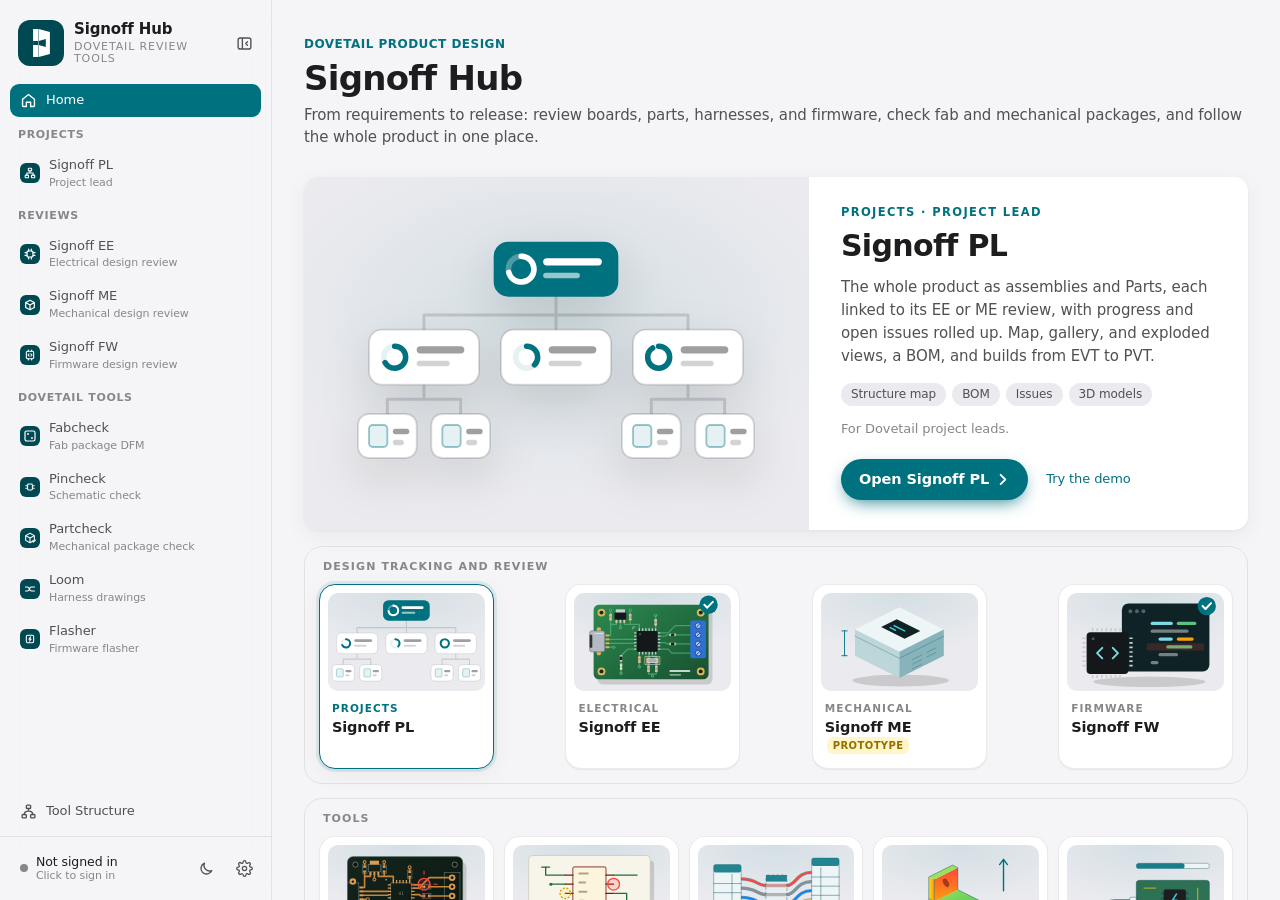
==== index.html @ 88771f6b "Tool art in one shared file, assets/tool-art.svg The picker's SVG symbols move out of index.html int" ====
<!DOCTYPE html>
<html lang="en">
<head>
<meta charset="UTF-8">
<!-- Scripts only from this site; data only from GitHub's API. Review files are
     other people's data, so this also blocks any markup in them that slipped past escaping. -->
<meta http-equiv="Content-Security-Policy" content="default-src 'self'; script-src 'self'; connect-src 'self' https://api.github.com https://signoff-auth.misty-dawn-b371.workers.dev https://signoff-auth-dev.misty-dawn-b371.workers.dev; img-src 'self' data: blob:; style-src 'self' 'unsafe-inline'; object-src 'none'; base-uri 'none'; form-action 'none'">
<meta name="viewport" content="width=device-width, initial-scale=1.0">
<meta name="color-scheme" content="light dark">
<title>Dovetail Signoff</title>
<link rel="icon" href="data:image/svg+xml,%3Csvg xmlns='http://www.w3.org/2000/svg' viewBox='0 0 32 32'%3E%3Crect width='32' height='32' rx='8' fill='%23004952'/%3E%3Csvg x='10' y='6' width='12' height='20' viewBox='0 0 59.21 98.68'%3E%3Cpath d='M0 0h18.19v41.88H0zM0 56.79h18.19v41.88H0zM18.2 41.89h1.59v14.91H18.2zM19.79 0v41.89l24.96-6.63v28.16L19.79 56.79v41.89l39.42-10.47V10.47z' fill='%23fff'/%3E%3C/svg%3E%3C/svg%3E">
<!-- Home-screen app: the manifest's scope is the whole site, so the other tools open inside the app too. -->
<link rel="manifest" href="manifest.webmanifest">
<link rel="apple-touch-icon" href="assets/icons/apple-touch-icon.png?v=d90e55bfb7f4">
<meta name="apple-mobile-web-app-title" content="Signoff">
<link rel="stylesheet" href="assets/suite.css?v=d90e55bfb7f4">
<link rel="stylesheet" href="assets/hub.css?v=d90e55bfb7f4">
<link rel="stylesheet" href="assets/structure.css?v=d90e55bfb7f4">
<script src="assets/hub.js?v=d90e55bfb7f4"></script>
</head>
<body>
<div id="demo-banner" class="demo-banner" hidden>You’re exploring a demo of Dovetail Signoff, Dovetail’s design review tools. Every tool shows the same made-up product, a Smart Thermostat for Acme Climate, so you can follow it from one tool to the next. Nothing here is real project data.</div>
<div class="app" id="app">
  <aside class="sidebar" id="sidebar">
    <div class="brand">
      <a class="brand-home" href="index.html" title="Dovetail Signoff home">
        <div class="brand-mark" aria-hidden="true">
          <svg viewBox="0 0 59.21 98.68"><path d="M0 0h18.19v41.88H0zM0 56.79h18.19v41.88H0zM18.2 41.89h1.59v14.91H18.2zM19.79 0v41.89l24.96-6.63v28.16L19.79 56.79v41.89l39.42-10.47V10.47z" fill="#fff"/></svg>
        </div>
        <div class="brand-text">
          <div class="brand-name">Signoff Hub</div>
          <div class="brand-sub">Dovetail review tools</div>
        </div>
      </a>
      <button class="icon-btn side-collapse" id="side-collapse" title="Hide sidebar ( [ )" aria-label="Hide sidebar">
        <svg viewBox="0 0 20 20" fill="none" stroke="currentColor" stroke-width="1.6" stroke-linejoin="round"><rect x="2.5" y="3.5" width="15" height="13" rx="2.5"/><path d="M7.5 3.5v13"/><path d="M13.5 8l-2 2 2 2" stroke-linecap="round"/></svg>
      </button>
    </div>
    <nav class="side-nav" aria-label="Signoff tools">
      <a class="side-link active" href="index.html" aria-current="page" title="Dovetail Signoff home">
        <svg viewBox="0 0 20 20" fill="none" stroke="currentColor" stroke-width="1.6" stroke-linejoin="round"><path d="M3 8.6L10 3l7 5.6V16a1 1 0 0 1-1 1h-3.5v-5h-5v5H4a1 1 0 0 1-1-1z"/></svg>
        Home
      </a>
      <div class="side-head"><span class="side-label">Projects</span></div>
      <a class="side-link" href="../signoff_pl/index.html" data-tool="pl" title="Signoff PL: project lead">
        <span class="tool-mark"><svg viewBox="0 0 18 18" fill="none" stroke="#fff" stroke-width="1.6" stroke-linecap="round" stroke-linejoin="round"><rect x="6.5" y="1.8" width="5" height="4" rx="1"/><rect x="1.8" y="12.2" width="5" height="4" rx="1"/><rect x="11.2" y="12.2" width="5" height="4" rx="1"/><path d="M9 5.8v3.2M4.3 12.2V9h9.4v3.2"/></svg></span>
        <span>Signoff PL<small>Project lead</small></span>
      </a>
      <div class="side-head"><span class="side-label">Reviews</span></div>
      <a class="side-link" href="../ee_design_review/index.html" data-tool="ee" title="Signoff EE: electrical design review">
        <span class="tool-mark"><svg viewBox="0 0 18 18" fill="none" stroke="#fff" stroke-width="1.8" stroke-linecap="round"><rect x="4.5" y="4.5" width="9" height="9" rx="1.5"/><path d="M7 1.5v3M11 1.5v3M7 13.5v3M11 13.5v3M1.5 7h3M1.5 11h3M13.5 7h3M13.5 11h3"/></svg></span>
        <span>Signoff EE<small>Electrical design review</small></span>
      </a>
      <a class="side-link" href="../me_design_review/index.html" data-tool="me" title="Signoff ME: mechanical design review (prototype)">
        <span class="tool-mark"><svg viewBox="0 0 18 18" fill="none" stroke="#fff" stroke-width="1.8" stroke-linejoin="round"><path d="M9 1.8l6.5 3.6v7.2L9 16.2l-6.5-3.6V5.4zM2.5 5.4L9 9l6.5-3.6M9 9v7.2"/></svg></span>
        <span>Signoff ME<small>Mechanical design review</small></span>
      </a>
      <a class="side-link" href="../fw_design_review/index.html" data-tool="fw" title="Signoff FW: firmware design review">
        <span class="tool-mark"><svg viewBox="0 0 18 18" fill="none" stroke="#fff" stroke-width="1.6" stroke-linecap="round" stroke-linejoin="round"><rect x="3.5" y="3.5" width="11" height="11" rx="1.8"/><path d="M6.5 1.5v2M11.5 1.5v2M6.5 14.5v2M11.5 14.5v2"/><path d="M7.6 7.2L6 9l1.6 1.8M10.4 7.2L12 9l-1.6 1.8"/></svg></span>
        <span>Signoff FW<small>Firmware design review</small></span>
      </a>
      <div>
        <div class="side-head"><span class="side-label">Dovetail tools</span></div>
        <a class="side-link" href="../pcb_dfm/index.html" data-tool="fabcheck" title="Fabcheck: fab package DFM checker">
          <span class="tool-mark"><svg viewBox="0 0 18 18" fill="none" stroke="#fff" stroke-width="1.8"><rect x="1.5" y="1.5" width="15" height="15" rx="2.5"/><circle cx="6" cy="6" r="1.4" fill="#fff" stroke="none"/><circle cx="12" cy="12" r="1.4" fill="#fff" stroke="none"/></svg></span>
          <span>Fabcheck<small>Fab package DFM</small></span>
        </a>
        <a class="side-link" href="../pincheck/index.html" data-tool="pincheck" title="Pincheck: schematic check (prototype)">
          <span class="tool-mark"><svg viewBox="0 0 20 20" fill="none" stroke="#fff" stroke-width="1.7" stroke-linecap="round"><rect x="6" y="5" width="8" height="10" rx="1.5"/><path d="M3 8h3M3 12h3M14 8h3M14 12h3"/></svg></span>
          <span>Pincheck<small>Schematic check</small></span>
        </a>
        <a class="side-link" href="../partcheck/index.html" data-tool="partcheck" title="Partcheck: mechanical package check (prototype)">
          <span class="tool-mark"><svg viewBox="0 0 18 18" fill="none" stroke="#fff" stroke-width="1.6" stroke-linejoin="round"><path d="M9 1.8l6.5 3.6v7.2L9 16.2l-6.5-3.6V5.4zM2.5 5.4L9 9l6.5-3.6M9 9v7.2"/><path d="M12.5 13.5l1.6 1.6 2.9-3" stroke-linecap="round"/></svg></span>
          <span>Partcheck<small>Mechanical package check</small></span>
        </a>
        <a class="side-link" href="../loom/index.html" data-tool="loom" title="Loom: harness drawings">
          <span class="tool-mark"><svg viewBox="0 0 20 20" fill="none" stroke="#fff" stroke-width="1.7" stroke-linecap="round"><path d="M2.5 6.5h3.5c3 0 3 7 6 7h5.5M2.5 13.5h3.5c3 0 3-7 6-7h5.5"/></svg></span>
          <span>Loom<small>Harness drawings</small></span>
        </a>
        <a class="side-link" href="../flasher/index.html" data-tool="flasher" title="Flasher: firmware flasher">
          <span class="tool-mark"><svg viewBox="0 0 18 18" fill="none" stroke="#fff" stroke-width="1.6" stroke-linecap="round" stroke-linejoin="round"><rect x="3.5" y="3.5" width="11" height="11" rx="2"/><path d="M9.8 5.8L7.4 9.2h3.2L8.2 12.4"/></svg></span>
          <span>Flasher<small>Firmware flasher</small></span>
        </a>
      </div>
    </nav>
    <a class="side-link" id="structure-link" href="#structure" title="Tool Structure: how the Signoff tools pass data to each other">
      <svg viewBox="0 0 20 20" fill="none" stroke="currentColor" stroke-width="1.6" stroke-linecap="round" stroke-linejoin="round"><rect x="7.5" y="2.5" width="5" height="4" rx="1"/><rect x="2.5" y="13.5" width="5" height="4" rx="1"/><rect x="12.5" y="13.5" width="5" height="4" rx="1"/><path d="M10 6.5v3M5 13.5c0-2.5 2-4 5-4s5 1.5 5 4"/></svg>
      Tool Structure
    </a>
    <button type="button" class="side-link" id="people-link" data-people-open title="People and access in Signoff EE, ME, and FW" hidden>
      <svg viewBox="0 0 20 20" fill="none" stroke="currentColor" stroke-width="1.6" stroke-linecap="round"><circle cx="7.5" cy="7" r="2.8"/><path d="M2.5 16.5c.6-2.8 2.6-4.3 5-4.3s4.4 1.5 5 4.3"/><circle cx="14" cy="7.8" r="2.2"/><path d="M13.6 12.3c2 .1 3.4 1.4 3.9 3.7"/></svg>
      People &amp; access
    </button>
    <div class="side-foot">
      <button class="sync-pill" id="sync-pill" title="GitHub sign-in">
        <span class="sync-dot"></span>
        <span class="sync-text"><span class="sync-title">Not signed in</span><span class="sync-sub">Click to sign in</span></span>
      </button>
      <button class="icon-btn" id="theme-btn" title="Dark mode" aria-label="Toggle dark mode"></button>
      <button class="icon-btn" data-foot-settings title="Settings" aria-label="Settings">
        <svg viewBox="0 0 24 24" fill="none" stroke="currentColor" stroke-width="1.8" stroke-linecap="round" stroke-linejoin="round"><circle cx="12" cy="12" r="3"/><path d="M19.4 15a1.65 1.65 0 0 0 .33 1.82l.06.06a2 2 0 1 1-2.83 2.83l-.06-.06a1.65 1.65 0 0 0-1.82-.33 1.65 1.65 0 0 0-1 1.51V21a2 2 0 1 1-4 0v-.09A1.65 1.65 0 0 0 9 19.4a1.65 1.65 0 0 0-1.82.33l-.06.06a2 2 0 1 1-2.83-2.83l.06-.06A1.65 1.65 0 0 0 4.68 15a1.65 1.65 0 0 0-1.51-1H3a2 2 0 1 1 0-4h.09A1.65 1.65 0 0 0 4.6 9a1.65 1.65 0 0 0-.33-1.82l-.06-.06a2 2 0 1 1 2.83-2.83l.06.06A1.65 1.65 0 0 0 9 4.68a1.65 1.65 0 0 0 1-1.51V3a2 2 0 1 1 4 0v.09a1.65 1.65 0 0 0 1 1.51 1.65 1.65 0 0 0 1.82-.33l.06-.06a2 2 0 1 1 2.83 2.83l-.06.06A1.65 1.65 0 0 0 19.4 9a1.65 1.65 0 0 0 1.51 1H21a2 2 0 1 1 0 4h-.09a1.65 1.65 0 0 0-1.51 1z"/></svg>
      </button>
    </div>
  </aside>

  <main class="main" id="main">
    <header class="toolbar" id="toolbar">
      <button class="icon-btn menu-toggle" id="nav-btn" title="Show sidebar ( [ )" aria-label="Show sidebar" aria-controls="sidebar" aria-expanded="false">
        <svg viewBox="0 0 20 20" fill="none" stroke="currentColor" stroke-width="1.8" stroke-linecap="round"><path d="M3 6h14M3 10h14M3 14h14"/></svg>
      </button>
      <div class="toolbar-title" id="toolbar-title">Signoff Hub</div>
    </header>

    <div class="page" id="home-page">
      <div class="page-head">
        <div class="page-head-text">
          <div class="eyebrow">Dovetail Product Design</div>
          <h1 class="page-title">Signoff Hub</h1>
          <div class="page-sub">From requirements to release: review boards, parts, harnesses, and firmware, check fab and mechanical packages, and follow the whole product in one place.</div>
        </div>
      </div>

      <!-- The tool picker: the stage previews the selected tool, and the tiles under it, in two boxes
           (design tracking and review, then tools), select one; a second click on
           the selected tile (or a double-click, or Enter) opens it. Without JS the tiles are plain
           links. Each tile and Open button needs data-tool. The art is drawn once as symbols. -->
      <!-- The art: assets/tool-art.svg, shared with Signoff EE's home page. -->
      <section class="picker" id="picker" aria-label="Signoff tools">
        <div class="pk-stage card" aria-live="polite">
          <article class="pk-panel" data-panel="pl">
            <div class="pk-panel-art"><svg viewBox="0 0 240 150" aria-hidden="true"><use href="assets/tool-art.svg?v=d90e55bfb7f4#art-pl"/></svg></div>
            <div class="pk-panel-body">
              <div class="pk-eyebrow">Projects · Project lead</div>
              <h2 class="pk-title">Signoff PL</h2>
              <p class="pk-desc">The whole product as assemblies and Parts, each linked to its EE or ME review, with progress and open issues rolled up. Map, gallery, and exploded views, a BOM, and builds from EVT to PVT.</p>
              <div class="chips"><span class="chip">Structure map</span><span class="chip">BOM</span><span class="chip">Issues</span><span class="chip">3D models</span></div>
              <p class="pk-note">For Dovetail project leads.</p>
              <div class="pk-acts">
                <a class="btn btn-primary pk-open" href="../signoff_pl/index.html" data-tool="pl">Open Signoff PL<svg viewBox="0 0 16 16" fill="none" stroke="currentColor" stroke-width="2" stroke-linecap="round" stroke-linejoin="round"><path d="M6 3l5 5-5 5"/></svg></a>
                <a class="btn btn-plain" href="../signoff_pl/index.html?demo" data-internal>Try the demo</a>
              </div>
            </div>
          </article>
          <!-- Check counts on the panels are hand-copied from Signoff EE's and ME's templates; update them when they change. -->
          <article class="pk-panel" data-panel="ee" hidden>
            <div class="pk-panel-art"><svg viewBox="0 0 240 150" aria-hidden="true"><use href="assets/tool-art.svg?v=d90e55bfb7f4#art-ee"/></svg></div>
            <div class="pk-panel-body">
              <div class="pk-eyebrow">Reviews · Electrical</div>
              <h2 class="pk-title">Signoff EE</h2>
              <p class="pk-desc">Electrical design review for a single board, from first schematic to first boards on the bench.</p>
              <div class="pk-stats"><div><b>930</b><span>checks</span></div><div><b>6</b><span>checklists</span></div></div>
              <div class="chips"><span class="chip">Schematic</span><span class="chip">Interfaces</span><span class="chip">Layout</span><span class="chip">Assembly</span><span class="chip">Fab</span><span class="chip">Bring-up</span></div>
              <div class="pk-acts">
                <a class="btn btn-primary pk-open" href="../ee_design_review/index.html" data-tool="ee">Open Signoff EE<svg viewBox="0 0 16 16" fill="none" stroke="currentColor" stroke-width="2" stroke-linecap="round" stroke-linejoin="round"><path d="M6 3l5 5-5 5"/></svg></a>
                <a class="btn btn-plain" href="../ee_design_review/index.html?demo" data-internal>Try the demo</a>
                <a class="pk-more" href="#about-ee">More about EE</a>
              </div>
            </div>
          </article>
          <article class="pk-panel" data-panel="me" hidden>
            <div class="pk-panel-art"><svg viewBox="0 0 240 150" aria-hidden="true"><use href="assets/tool-art.svg?v=d90e55bfb7f4#art-me"/></svg></div>
            <div class="pk-panel-body">
              <div class="pk-eyebrow">Reviews · Mechanical</div>
              <h2 class="pk-title">Signoff ME <span class="pk-proto">Prototype</span></h2>
              <p class="pk-desc">Mechanical design review for a part or product, from concept to production validation.</p>
              <div class="pk-stats"><div><b>845</b><span>checks</span></div><div><b>9</b><span>checklists</span></div></div>
              <div class="chips"><span class="chip">Part DFM</span><span class="chip">Tolerancing</span><span class="chip">Enclosure</span><span class="chip">Drawings</span><span class="chip">Validation</span></div>
              <div class="pk-acts">
                <a class="btn btn-primary pk-open" href="../me_design_review/index.html" data-tool="me">Open Signoff ME<svg viewBox="0 0 16 16" fill="none" stroke="currentColor" stroke-width="2" stroke-linecap="round" stroke-linejoin="round"><path d="M6 3l5 5-5 5"/></svg></a>
                <a class="btn btn-plain" href="../me_design_review/index.html?demo" data-internal>Try the demo</a>
                <a class="pk-more" href="#about-me">More about ME</a>
              </div>
            </div>
          </article>
          <article class="pk-panel" data-panel="fw" hidden>
            <div class="pk-panel-art"><svg viewBox="0 0 240 150" aria-hidden="true"><use href="assets/tool-art.svg?v=d90e55bfb7f4#art-fw"/></svg></div>
            <div class="pk-panel-body">
              <div class="pk-eyebrow">Reviews · Firmware</div>
              <h2 class="pk-title">Signoff FW</h2>
              <p class="pk-desc">Firmware design review for one firmware image, from architecture to factory programming and field updates.</p>
              <div class="pk-stats"><div><b>196</b><span>checks</span></div><div><b>11</b><span>checklists</span></div></div>
              <div class="chips"><span class="chip">HW interface</span><span class="chip">Memory &amp; faults</span><span class="chip">Security</span><span class="chip">Updates</span><span class="chip">Release</span></div>
              <div class="pk-acts">
                <a class="btn btn-primary pk-open" href="../fw_design_review/index.html" data-tool="fw">Open Signoff FW<svg viewBox="0 0 16 16" fill="none" stroke="currentColor" stroke-width="2" stroke-linecap="round" stroke-linejoin="round"><path d="M6 3l5 5-5 5"/></svg></a>
                <a class="btn btn-plain" href="../fw_design_review/index.html?demo" data-internal>Try the demo</a>
                <a class="pk-more" href="#about-fw">More about FW</a>
              </div>
            </div>
          </article>
          <article class="pk-panel" data-panel="fabcheck" hidden>
            <div class="pk-panel-art dark"><svg viewBox="0 0 240 150" aria-hidden="true"><use href="assets/tool-art.svg?v=d90e55bfb7f4#art-fabcheck"/></svg></div>
            <div class="pk-panel-body">
              <div class="pk-eyebrow">Dovetail tools · Fabrication</div>
              <h2 class="pk-title">Fabcheck</h2>
              <p class="pk-desc">Checks a PCB fab and assembly package the way a board house would, before you send it, and shows exactly where on the board each problem is.</p>
              <div class="pk-stats"><div><b>33</b><span>DFM rules</span></div><div><b>5</b><span>rule profiles</span></div></div>
              <div class="chips"><span class="chip">Gerbers</span><span class="chip">Drill</span><span class="chip">Pick-and-place</span><span class="chip">BOM</span><span class="chip">ODB++</span></div>
              <p class="pk-note">Files never leave the computer.</p>
              <div class="pk-acts">
                <a class="btn btn-primary pk-open" href="../pcb_dfm/index.html" data-tool="fabcheck">Open Fabcheck<svg viewBox="0 0 16 16" fill="none" stroke="currentColor" stroke-width="2" stroke-linecap="round" stroke-linejoin="round"><path d="M6 3l5 5-5 5"/></svg></a>
                <a class="btn btn-plain" href="../pcb_dfm/index.html?demo" data-internal>Try the demo</a>
                <a class="pk-more" href="#about-fabcheck">More about Fabcheck</a>
              </div>
            </div>
          </article>
          <article class="pk-panel" data-panel="pincheck" hidden>
            <div class="pk-panel-art"><svg viewBox="0 0 240 150" aria-hidden="true"><use href="assets/tool-art.svg?v=d90e55bfb7f4#art-pincheck"/></svg></div>
            <div class="pk-panel-body">
              <div class="pk-eyebrow">Dovetail tools · Schematic</div>
              <h2 class="pk-title">Pincheck <span class="pk-proto">Prototype</span></h2>
              <p class="pk-desc">Fabcheck’s companion for the schematic. Checks every IC against what its datasheet allows, from a library of part files: supply ranges, I/O levels across domains, pins that must be connected, pin functions, required capacitors, crystal load, and I2C addresses.</p>
              <div class="pk-stats"><div><b>23</b><span>checks</span></div><div><b>6</b><span>groups</span></div></div>
              <div class="chips"><span class="chip">Altium SchDoc</span><span class="chip">Protel2 netlist</span><span class="chip">KiCad netlist</span><span class="chip">Part library</span></div>
              <p class="pk-note">Files never leave the computer. Signed in, the part library syncs with Pincheck’s private data repo.</p>
              <div class="pk-acts">
                <a class="btn btn-primary pk-open" href="../pincheck/index.html" data-tool="pincheck">Open Pincheck<svg viewBox="0 0 16 16" fill="none" stroke="currentColor" stroke-width="2" stroke-linecap="round" stroke-linejoin="round"><path d="M6 3l5 5-5 5"/></svg></a>
                <a class="btn btn-plain" href="../pincheck/index.html?demo" data-internal>Try the demo</a>
              </div>
            </div>
          </article>
          <article class="pk-panel" data-panel="partcheck" hidden>
            <div class="pk-panel-art"><svg viewBox="0 0 240 150" aria-hidden="true"><use href="assets/tool-art.svg?v=d90e55bfb7f4#art-partcheck"/></svg></div>
            <div class="pk-panel-body">
              <div class="pk-eyebrow">Dovetail tools · Mechanical fabrication</div>
              <h2 class="pk-title">Partcheck <span class="pk-proto">Prototype</span></h2>
              <p class="pk-desc">Checks that a part's STEP model, drawing, flat pattern, and BOM agree before they go to the shop. Every part in 3D, with its mass, draft, and wall thickness.</p>
              <div class="chips"><span class="chip">STEP</span><span class="chip">Drawing PDF</span><span class="chip">DXF</span><span class="chip">BOM</span><span class="chip">STL · OBJ · GLB</span></div>
              <p class="pk-note">Files never leave the computer.</p>
              <div class="pk-acts">
                <a class="btn btn-primary pk-open" href="../partcheck/index.html" data-tool="partcheck">Open Partcheck<svg viewBox="0 0 16 16" fill="none" stroke="currentColor" stroke-width="2" stroke-linecap="round" stroke-linejoin="round"><path d="M6 3l5 5-5 5"/></svg></a>
                <a class="btn btn-plain" href="../partcheck/index.html?demo" data-internal>Try the demo</a>
                <a class="pk-more" href="#about-partcheck">More about Partcheck</a>
              </div>
            </div>
          </article>
          <article class="pk-panel" data-panel="loom" hidden>
            <div class="pk-panel-art"><svg viewBox="0 0 240 150" aria-hidden="true"><use href="assets/tool-art.svg?v=d90e55bfb7f4#art-loom"/></svg></div>
            <div class="pk-panel-body">
              <div class="pk-eyebrow">Dovetail tools · Harnesses</div>
              <h2 class="pk-title">Loom</h2>
              <p class="pk-desc">Draws the harness a tech builds from: connector tables, cables, and wires in a wiring diagram, with connector faces, a wire list, and a BOM on one sheet. Generic connectors can be placed, or a board's connectors pulled from a Signoff EE board's fab package, with their pins and nets.</p>
              <div class="chips"><span class="chip">Wiring diagram</span><span class="chip">Wire list</span><span class="chip">BOM</span><span class="chip">From a board</span></div>
              <p class="pk-note">Signed in, harnesses sync with Loom’s private data repo, where Signoff PL finds them.</p>
              <div class="pk-acts">
                <a class="btn btn-primary pk-open" href="../loom/index.html" data-tool="loom">Open Loom<svg viewBox="0 0 16 16" fill="none" stroke="currentColor" stroke-width="2" stroke-linecap="round" stroke-linejoin="round"><path d="M6 3l5 5-5 5"/></svg></a>
                <a class="btn btn-plain" href="../loom/index.html?demo" data-internal>Try the demo</a>
              </div>
            </div>
          </article>
          <article class="pk-panel" data-panel="flasher" hidden>
            <div class="pk-panel-art"><svg viewBox="0 0 240 150" aria-hidden="true"><use href="assets/tool-art.svg?v=d90e55bfb7f4#art-flasher"/></svg></div>
            <div class="pk-panel-body">
              <div class="pk-eyebrow">Dovetail tools · Firmware</div>
              <h2 class="pk-title">Flasher</h2>
              <p class="pk-desc">Puts prebuilt firmware on a board from Chrome or Edge, with no Arduino IDE: pick the firmware, plug the board in by USB, and flash. It restarts a running board into its USB bootloader, then erases, writes, reads the whole image back, and starts it.</p>
              <div class="chips"><span class="chip">STM32 USB DFU</span><span class="chip">Verify by read-back</span><span class="chip">Serial console</span><span class="chip">Chrome · Edge</span></div>
              <p class="pk-note">Signed in, the firmware list comes from Flasher’s private data repo.</p>
              <div class="pk-acts">
                <a class="btn btn-primary pk-open" href="../flasher/index.html" data-tool="flasher">Open Flasher<svg viewBox="0 0 16 16" fill="none" stroke="currentColor" stroke-width="2" stroke-linecap="round" stroke-linejoin="round"><path d="M6 3l5 5-5 5"/></svg></a>
                <a class="btn btn-plain" href="../flasher/index.html?demo" data-internal>Try the demo</a>
              </div>
            </div>
          </article>
        </div>

        <div class="pk-groups">
          <nav class="pk-group" aria-labelledby="pk-g-review">
            <h2 class="pk-group-title" id="pk-g-review">Design Tracking and Review</h2>
            <div class="pk-tiles">
            <a class="pk-tile" href="../signoff_pl/index.html" data-tool="pl" data-pick="pl">
              <span class="pk-art"><svg viewBox="0 0 240 150" aria-hidden="true"><use href="assets/tool-art.svg?v=d90e55bfb7f4#art-pl"/></svg></span>
              <span class="pk-cat">Projects</span>
              <span class="pk-name">Signoff PL</span>
            </a>
            <a class="pk-tile" href="../ee_design_review/index.html" data-tool="ee" data-pick="ee">
              <span class="pk-art"><svg viewBox="0 0 240 150" aria-hidden="true"><use href="assets/tool-art.svg?v=d90e55bfb7f4#art-ee"/></svg></span>
              <span class="pk-cat">Electrical</span>
              <span class="pk-name">Signoff EE</span>
            </a>
            <a class="pk-tile" href="../me_design_review/index.html" data-tool="me" data-pick="me">
              <span class="pk-art"><svg viewBox="0 0 240 150" aria-hidden="true"><use href="assets/tool-art.svg?v=d90e55bfb7f4#art-me"/></svg></span>
              <span class="pk-cat">Mechanical</span>
              <span class="pk-name">Signoff ME <span class="pk-proto">Prototype</span></span>
            </a>
            <a class="pk-tile" href="../fw_design_review/index.html" data-tool="fw" data-pick="fw">
              <span class="pk-art"><svg viewBox="0 0 240 150" aria-hidden="true"><use href="assets/tool-art.svg?v=d90e55bfb7f4#art-fw"/></svg></span>
              <span class="pk-cat">Firmware</span>
              <span class="pk-name">Signoff FW</span>
            </a>
            </div>
          </nav>
          <nav class="pk-group" aria-labelledby="pk-g-tools">
            <h2 class="pk-group-title" id="pk-g-tools">Tools</h2>
            <div class="pk-tiles">
            <a class="pk-tile" href="../pcb_dfm/index.html" data-tool="fabcheck" data-pick="fabcheck">
              <span class="pk-art"><svg viewBox="0 0 240 150" aria-hidden="true"><use href="assets/tool-art.svg?v=d90e55bfb7f4#art-fabcheck"/></svg></span>
              <span class="pk-cat">Fabrication</span>
              <span class="pk-name">Fabcheck</span>
            </a>
            <a class="pk-tile" href="../pincheck/index.html" data-tool="pincheck" data-pick="pincheck">
              <span class="pk-art"><svg viewBox="0 0 240 150" aria-hidden="true"><use href="assets/tool-art.svg?v=d90e55bfb7f4#art-pincheck"/></svg></span>
              <span class="pk-cat">Schematic</span>
              <span class="pk-name">Pincheck <span class="pk-proto">Prototype</span></span>
            </a>
            <a class="pk-tile" href="../loom/index.html" data-tool="loom" data-pick="loom">
              <span class="pk-art"><svg viewBox="0 0 240 150" aria-hidden="true"><use href="assets/tool-art.svg?v=d90e55bfb7f4#art-loom"/></svg></span>
              <span class="pk-cat">Harnesses</span>
              <span class="pk-name">Loom</span>
            </a>
            <a class="pk-tile" href="../partcheck/index.html" data-tool="partcheck" data-pick="partcheck">
              <span class="pk-art"><svg viewBox="0 0 240 150" aria-hidden="true"><use href="assets/tool-art.svg?v=d90e55bfb7f4#art-partcheck"/></svg></span>
              <span class="pk-cat">Mechanical fabrication</span>
              <span class="pk-name">Partcheck <span class="pk-proto">Prototype</span></span>
            </a>
            <a class="pk-tile" href="../flasher/index.html" data-tool="flasher" data-pick="flasher">
              <span class="pk-art"><svg viewBox="0 0 240 150" aria-hidden="true"><use href="assets/tool-art.svg?v=d90e55bfb7f4#art-flasher"/></svg></span>
              <span class="pk-cat">Firmware</span>
              <span class="pk-name">Flasher</span>
            </a>
            </div>
          </nav>
        </div>
      </section>

      <!-- The Dovetail Signoff summary sheet. Check counts are hand-copied, like the cards above. -->
      <section class="about" aria-labelledby="about-title">
        <div class="card about-sheet">
          <div class="about-hero">
            <h3 id="about-title">Dovetail Signoff tool suite</h3>
            <p class="lede">The design review tools Dovetail engineers use on every project. Each review becomes a structured, traceable record: what was checked, what was found, who resolved it, and whether the design meets its requirements.</p>
            <div class="facts"><span><b>930</b> electrical checks</span><span><b>845</b> mechanical checks</span><span><b>196</b> firmware checks</span><span><b>33</b> fabrication DFM rules</span></div>
          </div>

          <div class="about-part">
            <h3>How a review works</h3>
            <ol class="steps">
              <li><div><h4>Describe the design</h4><p>Pick the checklists and describe the product: battery-powered, mains, RF, high-speed, injection molded, sealed, handheld… Checks for features the design doesn't have are set aside, so the review fits the product instead of a generic list.</p></div></li>
              <li><div><h4>Review every check</h4><p>Each check carries guidance on what to look for. Reviewers mark it <span class="marks"><span class="pill pass">Pass</span><span class="pill issue">Issue</span><span class="pill na">N/A</span></span> and note what they found.</p></div></li>
              <li><div><h4>Track issues to closure</h4><p>Every issue has a severity, an owner, a reference to the design, a discussion, and an outcome: open, fixed, or waived. Nothing is left in someone's inbox.</p></div></li>
              <li><div><h4>Trace requirements</h4><p>List what the product must do, how each requirement will be verified (inspection, analysis, demonstration, or test), and which checks show it's met. A requirement whose checks have open issues is flagged.</p></div></li>
              <li><div><h4>Sign off</h4><p>The review report collects the summary, every finding, and the requirements compliance matrix, with sign-off lines for reviewer and approver.</p></div></li>
            </ol>
            <div class="shared">
              <div class="shared-item"><span class="shared-icon" aria-hidden="true"><svg viewBox="0 0 20 20" fill="none" stroke="currentColor" stroke-width="1.6" stroke-linecap="round" stroke-linejoin="round"><circle cx="7.5" cy="6.5" r="2.6"/><path d="M2.5 16.5a5 5 0 0 1 10 0"/><circle cx="14" cy="7.5" r="2.2"/><path d="M13 11.9a4.3 4.3 0 0 1 4.6 4.6"/></svg></span><div><h4>Built for real collaboration</h4><p>Several engineers can review the same design at once. Their work merges record by record, so no one overwrites anyone.</p></div></div>
              <div class="shared-item"><span class="shared-icon" aria-hidden="true"><svg viewBox="0 0 20 20" fill="none" stroke="currentColor" stroke-width="1.6" stroke-linecap="round" stroke-linejoin="round"><path d="M10 2.5l6 2.3v4.6c0 3.8-2.6 6.6-6 8.1-3.4-1.5-6-4.3-6-8.1V4.8z"/><circle cx="10" cy="8.8" r="1.6"/><path d="M10 10.4v2.8"/></svg></span><div><h4>Access you control</h4><p>Reviews are kept in private, access-controlled storage. Each person sees only the projects they've been given.</p></div></div>
              <div class="shared-item"><span class="shared-icon" aria-hidden="true"><svg viewBox="0 0 20 20" fill="none" stroke="currentColor" stroke-width="1.6" stroke-linecap="round" stroke-linejoin="round"><rect x="2.5" y="2.5" width="6" height="6" rx="1.5"/><rect x="11.5" y="2.5" width="6" height="6" rx="1.5"/><rect x="7" y="11.5" width="6" height="6" rx="1.5"/><path d="M8.5 5.5h3M6.5 8.5l1.5 3M13.5 8.5L12 11.5"/></svg></span><div><h4>One family of tools</h4><p>The tools share one design, with light and dark mode, and link to each other, so moving from an electrical review to a fab check is one click.</p></div></div>
              <div class="shared-item"><span class="shared-icon" aria-hidden="true"><svg viewBox="0 0 20 20" fill="none" stroke="currentColor" stroke-width="1.6" stroke-linecap="round" stroke-linejoin="round"><rect x="4" y="3.5" width="12" height="14" rx="2"/><path d="M7.5 2.5h5V5h-5z"/><path d="M7 9.2l1.3 1.3 2.2-2.3M7 13.7l1.3 1.3 2.2-2.3M12.5 9.5H14M12.5 14H14"/></svg></span><div><h4>Grounded checklists</h4><p>Checklists are written by Dovetail engineers. Fabrication limits are drawn from IPC standards and published board-house capabilities, with sources recorded.</p></div></div>
            </div>
          </div>

          <div class="about-part" id="about-ee">
            <div class="about-tool-head">
              <div class="tool-icon" aria-hidden="true"><svg viewBox="0 0 18 18" fill="none" stroke="#fff" stroke-width="1.5" stroke-linecap="round"><rect x="4.5" y="4.5" width="9" height="9" rx="1.5"/><path d="M7 1.5v3M11 1.5v3M7 13.5v3M11 13.5v3M1.5 7h3M1.5 11h3M13.5 7h3M13.5 11h3"/></svg></div>
              <div><div class="about-eyebrow">Electrical</div><h3>Signoff EE</h3></div>
            </div>
            <p>Electrical design review for a single board, with 930 checks in six checklists from first schematic to first boards on the bench.</p>
            <div class="table-wrap"><table>
              <thead><tr><th>Checklist</th><th>Covers</th></tr></thead>
              <tbody>
                <tr><td>Schematic</td><td>Power, grounding, decoupling, component ratings, protection, clocks and reset, MCU/FPGA, battery, motor, and mains circuits</td></tr>
                <tr><td>Interfaces</td><td>29 interfaces including USB, Ethernet, CAN, I2C, SPI, DDR, PCIe, RF, sensors, and audio</td></tr>
                <tr><td>PCB Layout</td><td>Stackup, placement, routing, high-speed and RF, creepage, thermal, EMC, manufacturability, test access</td></tr>
                <tr><td>Assembly &amp; BOM</td><td>BOM quality, footprints, stencil, soldering, inspection</td></tr>
                <tr><td>Fab &amp; Release</td><td>Fab package, drawing, drill, solder mask, panelization, release control</td></tr>
                <tr><td>Bring-up</td><td>Power-on, rails, clocks, interfaces, thermal, EMC pre-checks</td></tr>
              </tbody>
            </table></div>
          </div>

          <div class="about-part" id="about-me">
            <div class="about-tool-head">
              <div class="tool-icon" aria-hidden="true"><svg viewBox="0 0 18 18" fill="none" stroke="#fff" stroke-width="1.5" stroke-linejoin="round"><path d="M9 1.8l6.5 3.6v7.2L9 16.2l-6.5-3.6V5.4zM2.5 5.4L9 9l6.5-3.6M9 9v7.2"/></svg></div>
              <div><div class="about-eyebrow">Mechanical · Prototype</div><h3>Signoff ME</h3></div>
            </div>
            <p>Mechanical design review for a part or product, with 845 checks in nine checklists covering the whole path from concept to production validation.</p>
            <div class="table-wrap"><table>
              <thead><tr><th>Checklist</th><th>Covers</th></tr></thead>
              <tbody>
                <tr><td>Concept</td><td>Requirements and use cases, envelope, loads, regulatory scope, cost targets, risks</td></tr>
                <tr><td>Part DFM</td><td>Injection molding, machining, sheet metal, casting, and additive, by process</td></tr>
                <tr><td>Tolerancing</td><td>GD&amp;T, datums, fits, and tolerance stack-ups</td></tr>
                <tr><td>Assembly</td><td>Design for assembly, fastening, assembly sequence, serviceability</td></tr>
                <tr><td>Materials</td><td>Selection, grades, finishes, compatibility</td></tr>
                <tr><td>Analysis</td><td>FEA and hand calculations: load cases, modeling, results, thermal</td></tr>
                <tr><td>Enclosure</td><td>Sealing and IP rating, environment, drop, thermal management</td></tr>
                <tr><td>Drawings</td><td>Title block, views, dimensioning, notes, release</td></tr>
                <tr><td>Validation</td><td>Prototype builds, test plans, design and production validation (DVT/PVT)</td></tr>
              </tbody>
            </table></div>
          </div>

          <div class="about-part" id="about-fw">
            <div class="about-tool-head">
              <div class="tool-icon" aria-hidden="true"><svg viewBox="0 0 18 18" fill="none" stroke="#fff" stroke-width="1.5" stroke-linecap="round" stroke-linejoin="round"><rect x="3.5" y="3.5" width="11" height="11" rx="1.8"/><path d="M6.5 1.5v2M11.5 1.5v2M6.5 14.5v2M11.5 14.5v2"/><path d="M7.6 7.2L6 9l1.6 1.8M10.4 7.2L12 9l-1.6 1.8"/></svg></div>
              <div><div class="about-eyebrow">Firmware</div><h3>Signoff FW</h3></div>
            </div>
            <p>Firmware design review for one firmware image, with 196 checks in eleven checklists, from requirements and architecture to factory programming and field updates. It's a prototype: the checks still need a review by Dovetail's firmware engineers.</p>
            <div class="table-wrap"><table>
              <thead><tr><th>Checklist</th><th>Covers</th></tr></thead>
              <tbody>
                <tr><td>Architecture</td><td>Firmware requirements, architecture, flash/RAM/CPU budgets, third-party code, functional safety</td></tr>
                <tr><td>HW interface</td><td>Pins and peripherals against the schematic, clocks, drivers and errata, sensing, outputs, display</td></tr>
                <tr><td>Memory &amp; faults</td><td>Startup, linker and map file, stacks, non-volatile storage, watchdog and fault handling</td></tr>
                <tr><td>Concurrency</td><td>Interrupts, tasks and scheduling, shared data</td></tr>
                <tr><td>Power</td><td>Low-power modes, battery, brownout and power loss</td></tr>
                <tr><td>Comms</td><td>Wired interfaces, wireless, cloud and protocols, USB</td></tr>
                <tr><td>Security</td><td>Secure boot and debug lock, keys and credentials, input handling, vulnerabilities</td></tr>
                <tr><td>Updates</td><td>Bootloader, over-the-air updates and rollback, data migration</td></tr>
                <tr><td>Code quality</td><td>Coding standard, warnings, static analysis, code review</td></tr>
                <tr><td>Testing</td><td>Unit and integration tests, hardware-in-the-loop, soak and fault injection</td></tr>
                <tr><td>Release</td><td>Reproducible builds, versioning, factory programming and provisioning, SBOM</td></tr>
              </tbody>
            </table></div>
          </div>

          <div class="about-part" id="about-fabcheck">
            <div class="about-tool-head">
              <div class="tool-icon" aria-hidden="true"><svg viewBox="0 0 18 18" fill="none" stroke="#fff" stroke-width="1.6"><rect x="1.5" y="1.5" width="15" height="15" rx="2.5"/><circle cx="6" cy="6" r="1.4" fill="#fff" stroke="none"/><circle cx="12" cy="12" r="1.4" fill="#fff" stroke="none"/><path d="M7.2 6H10a2 2 0 0 1 2 2v2.8" stroke-linecap="round"/></svg></div>
              <div><div class="about-eyebrow">Fabrication</div><h3>Fabcheck</h3></div>
            </div>
            <p>Fabcheck checks a PCB fabrication and assembly package the way a board house and an assembler would, before you send it. It reads the Gerbers, drill files, pick-and-place, BOM, IPC-356 netlist, and ODB++, then shows what's wrong and exactly where on the board.</p>
            <div class="privacy">
              <svg viewBox="0 0 20 20" fill="none" stroke="currentColor" stroke-width="1.7" stroke-linejoin="round" aria-hidden="true"><rect x="4" y="9" width="12" height="8.5" rx="2"/><path d="M6.8 9V6.5a3.2 3.2 0 016.4 0V9" stroke-linecap="round"/></svg>
              <span><b>Files never leave the computer.</b> Every package is processed inside the browser; nothing is uploaded.</span>
            </div>
            <div class="table-wrap"><table>
              <thead><tr><th>Area</th><th>Examples</th></tr></thead>
              <tbody>
                <tr><td>Package</td><td>Missing or extra layers, units, board outline, drill report, layer count against the stackup</td></tr>
                <tr><td>Assembly</td><td>Pick-and-place against BOM against copper: designators, do-not-place parts, quantities, parts on pads, rotation, pin 1</td></tr>
                <tr><td>BOM</td><td>Missing part numbers, duplicate designators, values or footprints that disagree, manufacturer and part-type mismatches</td></tr>
                <tr><td>Fabrication DFM</td><td>Trace width and spacing, annular ring, drill size and aspect ratio, hole spacing, copper to edge, slivers, solder mask dams, silkscreen on pads, via-in-pad, BGA pads, outline corners, copper balance</td></tr>
              </tbody>
            </table></div>
            <p class="note"><b>Rules for your board house.</b> Start from typical limits (Prototype, Standard, Advanced HDI-lite, HDI with laser microvias, or Flex HDI, each with documented sources), or set the limits to a specific fab's published capabilities. Change a limit and the board is re-checked straight away; click any finding and the board view zooms to it. Two revisions of a package can also be compared side by side.</p>
          </div>

          <div class="about-part" id="about-partcheck">
            <div class="about-tool-head">
              <div class="tool-icon" aria-hidden="true"><svg viewBox="0 0 18 18" fill="none" stroke="#fff" stroke-width="1.6" stroke-linejoin="round"><path d="M9 1.8l6.5 3.6v7.2L9 16.2l-6.5-3.6V5.4zM2.5 5.4L9 9l6.5-3.6M9 9v7.2"/><path d="M12.5 13.5l1.6 1.6 2.9-3" stroke-linecap="round"/></svg></div>
              <div><div class="about-eyebrow">Mechanical fabrication · prototype</div><h3>Partcheck</h3></div>
            </div>
            <p>Partcheck opens the package that goes to a molder, machine shop, or sheet-metal shop (STEP models, drawing PDFs, DXF flat patterns, and a BOM) and checks that the files agree before it's sent. Every part is shown in 3D with its mass and size.</p>
            <div class="privacy">
              <svg viewBox="0 0 20 20" fill="none" stroke="currentColor" stroke-width="1.7" stroke-linejoin="round" aria-hidden="true"><rect x="4" y="9" width="12" height="8.5" rx="2"/><path d="M6.8 9V6.5a3.2 3.2 0 016.4 0V9" stroke-linecap="round"/></svg>
              <span><b>Files never leave the computer.</b> Packages are read inside the browser; nothing is uploaded.</span>
            </div>
            <div class="table-wrap"><table>
              <thead><tr><th>Area</th><th>Examples</th></tr></thead>
              <tbody>
                <tr><td>Package</td><td>A model and a drawing for every part, a flat pattern for sheet metal, BOM lines with files</td></tr>
                <tr><td>Consistency</td><td>Revisions and part numbers across file names, STEP, title block, revision table, DXF, and BOM; material on the drawing against the BOM; mass on the drawing against the model</td></tr>
                <tr><td>Drawings</td><td>Material, finish, tolerance block, GD&amp;T standard, units, sign-offs</td></tr>
                <tr><td>Model</td><td>One closed solid, stray surface bodies, units, through-holes, mass from the material</td></tr>
                <tr><td>Views</td><td>Draft for a pull direction and wall thickness, as color maps for an engineer to read</td></tr>
              </tbody>
            </table></div>
            <p class="note"><b>Also a converter.</b> Turn a STEP into STL, OBJ, GLB (for PowerPoint) or images, without CAD.</p>
          </div>

          <div class="about-part about-closing">
            <h3>See it on your design</h3>
            <p>Ask your Dovetail contact for a walkthrough. We can run a review of your board or product with you and share the report.</p>
          </div>
        </div>
      </section>

      <div class="page-foot">Dovetail Product Design</div>
    </div>

    <!-- Tool Structure (sidebar, above People & access; index.html#structure): how the tools pass data to
         each other, drawn by assets/structure.js over the made-up thermostat demo. hub.js shows it in place
         of the picker and mounts it the first time. -->
    <div class="page page-structure" id="structure-page" hidden>
      <div class="eyebrow">Dovetail Signoff</div>
      <h1 class="page-title">Tool Structure</h1>
      <div class="page-sub">How the tools pass data to each other and keep track of a whole product, shown on the made-up Smart Thermostat demo. Click a tool, a line, or a stage to see what moves along it. Scroll to zoom and drag to pan.</div>
      <div class="structure-root"></div>
    </div>
  </main>
</div>
<script src="../signoff_pl/assets/demo-designs.js"></script>
<script src="assets/structure.js?v=d90e55bfb7f4"></script>
<script src="assets/auth.js?v=d90e55bfb7f4"></script>
<script src="assets/sidefoot.js?v=d90e55bfb7f4"></script>
<script src="assets/people.js?v=d90e55bfb7f4"></script>
<script src="assets/tickets.js?v=d90e55bfb7f4"></script>
<!-- Invitations: signoff/assets/invites.js (one card for every GitHub invitation, private repos included). -->
<script src="assets/invites.js?v=d90e55bfb7f4"></script>
<script src="assets/tour.js?v=d90e55bfb7f4"></script>
<script src="assets/mark.js?v=d90e55bfb7f4"></script>
</body>
</html>
---- assets/suite.css ----
/* Vendored from ee_design_review/assets/styles.css (Signoff EE) so the Dovetail Signoff hub shares its tokens and components.
   Do not edit here: re-copy with tools/sync_suite_css.py when Signoff EE's stylesheet changes. */
/* Shared Signoff engine (EE, ME and FW). Edit it in ee_design_review only; me_design_review and
   fw_design_review vendor it unchanged with tools/sync_engine.py. Tool specifics go in assets/config.js. */
/* Signoff — design review tool. Light/dark tokens, then layout, then components. */

:root {
  --bg: #f5f5f7;
  --bg-elev: #ffffff;
  --bg-sunk: #ebebef;
  --sidebar: rgba(246, 246, 248, 0.82);
  --toolbar: rgba(255, 255, 255, 0.78);
  --text: #1d1d1f;
  --text-2: #515154;
  --text-3: #86868b;
  --hair: rgba(0, 0, 0, 0.08);
  --hair-2: rgba(0, 0, 0, 0.14);
  --accent: #00727f;
  --accent-ink: #004952;
  --accent-soft: rgba(0, 114, 127, 0.10);
  --pass: #248a3d;
  --pass-soft: rgba(52, 199, 89, 0.14);
  --issue: #d70015;
  --issue-soft: rgba(255, 59, 48, 0.12);
  --warn: #946f00;
  --warn-soft: rgba(255, 214, 10, 0.22);
  --on-warn: #fff;
  /* Severities tell apart without hue (Chris is colorblind): errors are striped, warnings dotted.
     The *-hatch tokens overlay a soft tint, the *-fill-hatch tokens a solid fill, e.g.
     background: var(--warn-hatch), var(--warn-soft). */
  --issue-hatch: repeating-linear-gradient(-45deg, rgba(215, 0, 21, 0.22) 0 1.5px, transparent 1.5px 6px);
  --warn-hatch: radial-gradient(circle, rgba(148, 111, 0, 0.42) 0 0.8px, transparent 1.3px) 0 0 / 5px 5px;
  --issue-fill-hatch: repeating-linear-gradient(-45deg, rgba(255, 255, 255, 0.45) 0 1px, transparent 1px 4px);
  --warn-fill-hatch: radial-gradient(circle, rgba(255, 255, 255, 0.55) 0 0.7px, transparent 1.1px) 0 0 / 3px 3px;
  --na: #8e8e93;
  --na-soft: rgba(142, 142, 147, 0.14);
  --sev-critical: #d70015;
  --sev-major: #e07800;
  --sev-minor: #a1a1a6;
  --shadow-sm: 0 1px 2px rgba(0, 0, 0, 0.04), 0 1px 1px rgba(0, 0, 0, 0.03);
  --shadow: 0 1px 3px rgba(0, 0, 0, 0.05), 0 6px 24px rgba(0, 0, 0, 0.05);
  --shadow-lg: 0 24px 64px rgba(0, 0, 0, 0.18), 0 2px 8px rgba(0, 0, 0, 0.08);
  --radius: 14px;
  --radius-sm: 9px;
  --sans: -apple-system, BlinkMacSystemFont, "SF Pro Text", "Inter", "Segoe UI Variable Text", "Segoe UI", system-ui, sans-serif;
  --display: -apple-system, BlinkMacSystemFont, "SF Pro Display", "Inter", "Segoe UI Variable Display", "Segoe UI", system-ui, sans-serif;
  --mono: ui-monospace, "SF Mono", "Cascadia Code", Consolas, monospace;
  --ease: cubic-bezier(0.2, 0.8, 0.2, 1);
  color-scheme: light;
}

@media (prefers-color-scheme: dark) {
  :root:not([data-theme="light"]) {
    --bg: #000000;
    --bg-elev: #1c1c1e;
    --bg-sunk: #2c2c2e;
    --sidebar: rgba(28, 28, 30, 0.82);
    --toolbar: rgba(22, 22, 24, 0.78);
    --text: #f5f5f7;
    --text-2: #c7c7cc;
    --text-3: #8e8e93;
    --hair: rgba(255, 255, 255, 0.09);
    --hair-2: rgba(255, 255, 255, 0.16);
    --accent: #3fc1cf;
    --accent-ink: #7fd8e2;
    --accent-soft: rgba(63, 193, 207, 0.14);
    --pass: #30d158;
    --pass-soft: rgba(48, 209, 88, 0.16);
    --issue: #ff453a;
    --issue-soft: rgba(255, 69, 58, 0.16);
    --warn: #ffd60a;
    --warn-soft: rgba(255, 214, 10, 0.14);
    --on-warn: #1c1c1e;
    --issue-hatch: repeating-linear-gradient(-45deg, rgba(255, 69, 58, 0.26) 0 1.5px, transparent 1.5px 6px);
    --warn-hatch: radial-gradient(circle, rgba(255, 214, 10, 0.4) 0 0.8px, transparent 1.3px) 0 0 / 5px 5px;
    --issue-fill-hatch: repeating-linear-gradient(-45deg, rgba(255, 255, 255, 0.45) 0 1px, transparent 1px 4px);
    --warn-fill-hatch: radial-gradient(circle, rgba(0, 0, 0, 0.4) 0 0.7px, transparent 1.1px) 0 0 / 3px 3px;
    --na-soft: rgba(142, 142, 147, 0.2);
    --sev-minor: #636366;
    --shadow-sm: none;
    --shadow: 0 0 0 1px rgba(255, 255, 255, 0.06);
    --shadow-lg: 0 24px 64px rgba(0, 0, 0, 0.6), 0 0 0 1px rgba(255, 255, 255, 0.08);
    color-scheme: dark;
  }
}
:root[data-theme="dark"] {
  --bg: #000000;
  --bg-elev: #1c1c1e;
  --bg-sunk: #2c2c2e;
  --sidebar: rgba(28, 28, 30, 0.82);
  --toolbar: rgba(22, 22, 24, 0.78);
  --text: #f5f5f7;
  --text-2: #c7c7cc;
  --text-3: #8e8e93;
  --hair: rgba(255, 255, 255, 0.09);
  --hair-2: rgba(255, 255, 255, 0.16);
  --accent: #3fc1cf;
  --accent-ink: #7fd8e2;
  --accent-soft: rgba(63, 193, 207, 0.14);
  --pass: #30d158;
  --pass-soft: rgba(48, 209, 88, 0.16);
  --issue: #ff453a;
  --issue-soft: rgba(255, 69, 58, 0.16);
  --warn: #ffd60a;
  --warn-soft: rgba(255, 214, 10, 0.14);
  --on-warn: #1c1c1e;
  --issue-hatch: repeating-linear-gradient(-45deg, rgba(255, 69, 58, 0.26) 0 1.5px, transparent 1.5px 6px);
  --warn-hatch: radial-gradient(circle, rgba(255, 214, 10, 0.4) 0 0.8px, transparent 1.3px) 0 0 / 5px 5px;
  --issue-fill-hatch: repeating-linear-gradient(-45deg, rgba(255, 255, 255, 0.45) 0 1px, transparent 1px 4px);
  --warn-fill-hatch: radial-gradient(circle, rgba(0, 0, 0, 0.4) 0 0.7px, transparent 1.1px) 0 0 / 3px 3px;
  --na-soft: rgba(142, 142, 147, 0.2);
  --sev-minor: #636366;
  --shadow-sm: none;
  --shadow: 0 0 0 1px rgba(255, 255, 255, 0.06);
  --shadow-lg: 0 24px 64px rgba(0, 0, 0, 0.6), 0 0 0 1px rgba(255, 255, 255, 0.08);
  color-scheme: dark;
}

* { box-sizing: border-box; }
html, body { margin: 0; height: 100%; }
body {
  background: var(--bg);
  color: var(--text);
  font: 14px/1.45 var(--sans);
  -webkit-font-smoothing: antialiased;
  letter-spacing: -0.006em;
}
button, input, select, textarea { font: inherit; color: inherit; letter-spacing: inherit; }
button { cursor: pointer; }
[hidden] { display: none !important; }
:focus-visible { outline: 3px solid var(--accent-soft); outline-offset: 1px; border-radius: 6px; }
::selection { background: var(--accent-soft); }

/* ── App layout ── */
.app { display: grid; grid-template-columns: 272px 1fr; height: 100vh; height: 100dvh; }
/* The banner wraps to several lines on a phone, so the app takes what's left instead of a fixed 33px. */
body.has-banner { display: flex; flex-direction: column; height: 100vh; height: 100dvh; }
body.has-banner .demo-banner { flex: none; }
body.has-banner .app { flex: 1; min-height: 0; height: auto; }
.sidebar {
  background: var(--sidebar);
  backdrop-filter: saturate(180%) blur(24px);
  -webkit-backdrop-filter: saturate(180%) blur(24px);
  border-right: 1px solid var(--hair);
  display: flex; flex-direction: column; min-height: 0;
}
.main { position: relative; overflow: auto; min-width: 0; scroll-behavior: smooth; }

/* ── Sidebar ── */
.brand { display: flex; align-items: center; gap: 10px; padding: 20px 18px 14px; }
/* A touch taller than the name and subtitle beside it (44 px when the subtitle wraps). */
.brand-mark { width: 46px; height: 46px; border-radius: 12px; background: #004952; display: grid; place-items: center; flex: none; }
.brand-mark svg { width: 17px; height: 28px; }
.brand-text { line-height: 1.1; }
.brand-name { font: 600 15px/1.1 var(--display); letter-spacing: -0.01em; }
.brand-sub { font-size: 11px; color: var(--text-3); letter-spacing: 0.08em; text-transform: uppercase; margin-top: 3px; }

.side-search { margin: 0 14px 10px; position: relative; }
.side-search input {
  width: 100%; border: none; border-radius: 9px; padding: 7px 10px 7px 30px;
  background: var(--bg-sunk); font-size: 13px; outline: none;
}
.side-search svg { position: absolute; left: 10px; top: 50%; transform: translateY(-50%); width: 13px; height: 13px; color: var(--text-3); }

.side-head { display: flex; align-items: center; justify-content: space-between; padding: 8px 18px 6px; }
.side-head .side-fold { margin-left: auto; }
.side-label { font-size: 11px; font-weight: 600; color: var(--text-3); text-transform: uppercase; letter-spacing: 0.06em; }
.side-list { flex: 1; overflow-y: auto; overflow-x: hidden; padding: 2px 10px 12px; }
.proj {
  display: flex; align-items: center; gap: 10px; width: 100%; text-align: left;
  border: none; background: transparent; border-radius: 9px; padding: 8px 10px; margin-bottom: 1px;
  transition: background 0.15s;
}
.proj:hover { background: var(--hair); }
.proj.active { background: var(--accent); color: #fff; }
.proj.active .proj-sub { color: rgba(255, 255, 255, 0.75); }
.proj-body { flex: 1; min-width: 0; overflow: hidden; }
/* Block-level, or the ellipsis never applies and long names run past the row to the panel edge. */
.proj-name { display: block; font-weight: 500; font-size: 13.5px; white-space: nowrap; overflow: hidden; text-overflow: ellipsis; }
.proj-sub { display: block; font-size: 12px; color: var(--text-3); white-space: nowrap; overflow: hidden; text-overflow: ellipsis; }
.proj-dirty { width: 7px; height: 7px; border-radius: 50%; background: var(--warn); flex: none; }
.proj.active .proj-dirty { background: #fff; }
.side-empty { color: var(--text-3); font-size: 13px; padding: 12px 10px; }
.side-archived { margin-top: 10px; }
.side-group + .side-group { margin-top: 6px; }
.side-group-head { display: flex; align-items: center; gap: 6px; width: 100%; padding: 6px 8px 4px; border: 0; border-radius: 6px; background: none; color: var(--text-3); font: inherit; font-size: 11px; font-weight: 600; text-transform: uppercase; letter-spacing: 0.06em; text-align: left; cursor: pointer; }
.side-group-head:hover { color: var(--text-2); }
.side-group-head svg { width: 12px; height: 12px; flex: none; transition: transform 0.15s; }
.side-group-head[aria-expanded="false"] svg { transform: rotate(-90deg); }
.side-group-name { flex: 1; min-width: 0; overflow: hidden; white-space: nowrap; text-overflow: ellipsis; }
.side-group-count { font-weight: 500; letter-spacing: 0; }

.side-foot { border-top: 1px solid var(--hair); padding: 10px 12px; display: flex; align-items: center; gap: 8px; }
.sync-pill {
  flex: 1; display: flex; align-items: center; gap: 8px; border: none; background: transparent;
  border-radius: 9px; padding: 7px 8px; text-align: left; min-width: 0;
}
.sync-pill:hover { background: var(--hair); }
.sync-dot { width: 8px; height: 8px; border-radius: 50%; background: var(--text-3); flex: none; }
.sync-dot[data-tone="ok"] { background: var(--pass); }
.sync-dot[data-tone="warn"] { background: var(--warn); }
.sync-dot[data-tone="error"] { background: var(--issue); }
.sync-dot[data-tone="busy"] { background: var(--accent); animation: pulse 1s infinite; }
@keyframes pulse { 50% { opacity: 0.3; } }
.sync-text { min-width: 0; line-height: 1.25; display: flex; flex-direction: column; }
.sync-title { font-size: 12.5px; font-weight: 500; white-space: nowrap; overflow: hidden; text-overflow: ellipsis; }
.sync-sub { font-size: 11px; color: var(--text-3); white-space: nowrap; overflow: hidden; text-overflow: ellipsis; }
/* The signed-in GitHub account, on the pill's second line: who this page is acting as, at a glance. */
.sync-sub.sync-who { font-size: 12.5px; font-weight: 600; color: var(--text-2); }

/* ── Buttons ── */
.btn {
  display: inline-flex; align-items: center; justify-content: center; gap: 6px;
  border: none; border-radius: 980px; padding: 7px 15px; font-size: 13px; font-weight: 500;
  background: var(--bg-sunk); color: var(--text); white-space: nowrap;
  transition: background 0.15s, transform 0.1s, opacity 0.15s;
}
.btn:hover { background: var(--hair-2); }
.btn:active { transform: scale(0.97); }
.btn:disabled { opacity: 0.45; pointer-events: none; }
.btn-primary { background: var(--accent); color: #fff; }
.btn-primary:hover { background: var(--accent-ink); }
:root[data-theme="dark"] .btn-primary:hover { background: #2aa7b5; }
.btn-plain { background: transparent; color: var(--accent); padding-left: 8px; padding-right: 8px; }
.btn-plain:hover { background: var(--accent-soft); }
.btn-danger { background: var(--issue-soft); color: var(--issue); }
.btn-danger:hover { background: var(--issue); color: #fff; }
.btn svg { width: 15px; height: 15px; }
.icon-btn {
  width: 30px; height: 30px; border-radius: 8px; border: none; background: transparent; color: var(--text-2);
  display: inline-grid; place-items: center; flex: none; transition: background 0.15s;
}
.icon-btn:hover { background: var(--hair); color: var(--text); }
.icon-btn svg { width: 17px; height: 17px; }
.badge { min-width: 18px; height: 18px; padding: 0 5px; border-radius: 9px; background: var(--warn); color: var(--on-warn); font-size: 11px; font-weight: 600; display: inline-grid; place-items: center; }

/* ── Toolbar ── */
.toolbar {
  position: sticky; top: 0; z-index: 20; height: 56px;
  display: flex; align-items: center; gap: 12px; padding: 0 28px;
  background: var(--toolbar);
  backdrop-filter: saturate(180%) blur(20px);
  -webkit-backdrop-filter: saturate(180%) blur(20px);
  border-bottom: 1px solid var(--hair);
}
.toolbar-title { display: none; font: 600 15px var(--display); flex: none; max-width: 32ch; white-space: nowrap; overflow: hidden; text-overflow: ellipsis; opacity: 0; transition: opacity 0.2s; }
.toolbar.scrolled .toolbar-title { opacity: 1; }
.toolbar-center { flex: 1; display: flex; justify-content: flex-start; min-width: 0; }
.toolbar-actions { display: flex; gap: 6px; align-items: center; flex: none; }
.menu-toggle { display: none; }

/* Segmented control */
.seg {
  display: inline-flex; background: var(--bg-sunk); border-radius: 9px; padding: 2px; gap: 2px;
  max-width: 100%; overflow-x: auto; scrollbar-width: none;
}
.seg::-webkit-scrollbar { display: none; }
.seg button {
  border: none; background: transparent; border-radius: 7px; padding: 4px 11px; font-size: 12.5px; font-weight: 500;
  color: var(--text-2); white-space: nowrap; transition: background 0.15s, color 0.15s, box-shadow 0.15s;
  display: inline-flex; align-items: center; gap: 6px;
}
.seg button:hover { color: var(--text); }
.seg button.on { background: var(--bg-elev); color: var(--text); box-shadow: 0 1px 3px rgba(0, 0, 0, 0.12), 0 0 0 0.5px rgba(0, 0, 0, 0.04); }
.seg .count { font-size: 11px; color: var(--text-3); font-variant-numeric: tabular-nums; }
.seg button .dot { width: 6px; height: 6px; border-radius: 50%; background: var(--issue); }

/* ── Page ── */
.page { max-width: 1060px; margin: 0 auto; padding: 36px 32px 120px; }
.eyebrow { font-size: 12px; font-weight: 600; color: var(--accent); letter-spacing: 0.04em; text-transform: uppercase; margin-bottom: 6px; }
.page-title { font: 700 34px/1.12 var(--display); letter-spacing: -0.022em; margin: 0 0 8px; }
.page-sub { color: var(--text-2); font-size: 15px; display: flex; flex-wrap: wrap; gap: 6px 14px; align-items: center; }
.page-sub .sep { color: var(--text-3); margin: 0 7px; }
.chips { display: flex; flex-wrap: wrap; gap: 6px; }
.chip { font-size: 12px; padding: 3px 10px; border-radius: 980px; background: var(--bg-sunk); color: var(--text-2); white-space: nowrap; }
.chip.accent { background: var(--accent-soft); color: var(--accent-ink); }
.page-head { display: flex; gap: 24px; align-items: flex-start; justify-content: space-between; margin-bottom: 28px; }
.page-head-text { min-width: 0; flex: 1; }
/* A board's picture beside the progress ring, when a checker stored one (Fabcheck's previews) */
.head-visual { display: flex; align-items: center; gap: 22px; flex: none; }
.head-pic { position: relative; }
.head-pic:empty { display: none; }
.head-pic-img { display: block; padding: 0; border: none; background: none; border-radius: 10px; }
button.head-pic-img { cursor: pointer; }
.head-pic-img img { display: block; width: 240px; max-width: 38vw; max-height: 150px; object-fit: contain; filter: drop-shadow(0 10px 18px rgba(0, 0, 0, 0.22)); transition: transform 0.2s var(--ease); }
button.head-pic-img:hover img { transform: translateY(-2px) scale(1.02); }
.head-pic .seg { position: absolute; right: 0; bottom: -10px; opacity: 0; transition: opacity 0.15s; }
.head-pic:hover .seg, .head-pic:focus-within .seg { opacity: 1; }
.head-pic .seg button { padding: 2px 8px; font-size: 11px; }
/* Touch screens: the side toggle sits under the picture, not over it. */
@media (hover: none) {
  .head-pic { display: flex; flex-direction: column; align-items: center; gap: 8px; }
  .head-pic .seg { position: static; opacity: 1; }
}

/* Cards */
.card { background: var(--bg-elev); border-radius: var(--radius); box-shadow: var(--shadow); }
.grid { display: grid; gap: 14px; }
.grid-4 { grid-template-columns: repeat(4, 1fr); }
.grid-3 { grid-template-columns: repeat(auto-fill, minmax(290px, 1fr)); }
.stat { padding: 16px 18px; }
.stat-num { font: 600 28px/1 var(--display); font-variant-numeric: tabular-nums; letter-spacing: -0.02em; }
.stat-label { font-size: 12.5px; color: var(--text-3); margin-top: 6px; }
.stat.pass .stat-num { color: var(--pass); }
.stat.issue .stat-num { color: var(--issue); }
.stat-link { border: none; text-align: left; font: inherit; color: inherit; transition: transform 0.2s var(--ease), box-shadow 0.2s; }
.stat-link:hover { transform: translateY(-2px); box-shadow: var(--shadow-lg); }
.section-title { font: 600 19px var(--display); letter-spacing: -0.012em; margin: 36px 0 14px; display: flex; align-items: center; justify-content: space-between; gap: 12px; }

.cl-card { padding: 18px; border: none; text-align: left; display: flex; flex-direction: column; gap: 14px; transition: transform 0.2s var(--ease), box-shadow 0.2s; }
.cl-card:hover { transform: translateY(-2px); box-shadow: var(--shadow-lg); }
.cl-card-top { display: flex; justify-content: space-between; align-items: flex-start; gap: 10px; }
.cl-card-title { font: 600 16px var(--display); }
.cl-card-desc { font-size: 12.5px; color: var(--text-3); margin-top: 3px; line-height: 1.35; display: -webkit-box; -webkit-line-clamp: 2; -webkit-box-orient: vertical; overflow: hidden; }
.cl-card-top > div:first-child { min-width: 0; }
.cl-card-foot { display: flex; gap: 12px; font-size: 12px; color: var(--text-2); font-variant-numeric: tabular-nums; }
.cl-card-foot b { font-weight: 600; }
.bar { height: 6px; border-radius: 3px; background: var(--bg-sunk); overflow: hidden; display: flex; }
.bar i { display: block; height: 100%; transition: width 0.4s var(--ease); }
.bar .b-pass { background: var(--pass); }
.bar .b-issue { background: var(--issue-fill-hatch), var(--issue); }
.bar .b-na { background: var(--na); opacity: 0.45; }

/* Progress ring */
.ring { position: relative; flex: none; }
.ring svg { display: block; transform: rotate(-90deg); }
.ring-track { stroke: var(--bg-sunk); }
.ring-val { stroke: var(--accent); transition: stroke-dashoffset 0.6s var(--ease); }
.ring-label { position: absolute; inset: 0; display: grid; place-items: center; text-align: center; font-variant-numeric: tabular-nums; }
.ring-label b { font: 600 22px/1 var(--display); letter-spacing: -0.02em; display: block; }
.ring-label span { font-size: 11px; color: var(--text-3); }

/* ── Checklist view ── */
.cl-head { display: flex; align-items: flex-end; justify-content: space-between; gap: 20px; margin-bottom: 18px; }
.filters { display: flex; gap: 10px; align-items: center; flex-wrap: wrap; margin-bottom: 18px; }
.search { position: relative; flex: 1; min-width: 180px; max-width: 320px; }
.search input { width: 100%; border: none; border-radius: 9px; padding: 7px 10px 7px 30px; background: var(--bg-elev); box-shadow: var(--shadow-sm), inset 0 0 0 1px var(--hair); font-size: 13px; outline: none; }
.search input:focus { box-shadow: inset 0 0 0 2px var(--accent); }
.search svg { position: absolute; left: 10px; top: 50%; transform: translateY(-50%); width: 13px; height: 13px; color: var(--text-3); }

.sec { margin-bottom: 14px; overflow: hidden; }
.sec-head { display: flex; align-items: center; gap: 12px; padding: 14px 16px 14px 18px; cursor: pointer; user-select: none; }
.sec-chev { width: 14px; height: 14px; color: var(--text-3); transition: transform 0.2s var(--ease); flex: none; }
.sec.collapsed .sec-chev { transform: rotate(-90deg); }
.sec-title { font: 600 15px var(--display); flex: 1; min-width: 0; letter-spacing: -0.01em; }
.sec-title small { font: 400 12px var(--sans); color: var(--text-3); margin-left: 8px; }
.sec-meta { display: flex; align-items: center; gap: 10px; font-size: 12px; color: var(--text-3); font-variant-numeric: tabular-nums; flex: none; }
.sec-meta .bar { width: 72px; }
.sec-na { font-size: 11.5px; padding: 3px 9px; border-radius: 980px; border: none; background: transparent; color: var(--text-3); }
.sec-na:hover { background: var(--bg-sunk); color: var(--text); }
.sec-na.on { background: var(--na-soft); color: var(--text-2); }
.sec-pass { display: inline-flex; align-items: center; gap: 4px; }
.sec-pass svg { width: 11px; height: 11px; flex: none; }
.sec-pass:hover { color: var(--pass); }
.sec.collapsed .sec-body { display: none; }
.sec.is-na .sec-title { color: var(--text-3); }
.sec-body { border-top: 1px solid var(--hair); }

.item {
  display: grid; grid-template-columns: auto 1fr auto; gap: 12px; align-items: start;
  padding: 11px 16px 11px 18px; border-bottom: 1px solid var(--hair); cursor: pointer;
  transition: background 0.12s;
}
.item:last-child { border-bottom: none; }
.item:hover { background: rgba(127, 127, 127, 0.05); }
.item.sel { background: var(--accent-soft); }
.item.st-na .item-text, .item.st-pass .item-text { color: var(--text-3); }
.item.st-pass .item-text { text-decoration: none; }
.item-text { font-size: 14px; line-height: 1.4; padding-top: 2px; }
.item-sub { display: flex; flex-wrap: wrap; gap: 6px; align-items: center; margin-top: 5px; font-size: 11.5px; color: var(--text-3); }
.item-sub:empty { display: none; }
.sev { display: inline-flex; align-items: center; gap: 4px; }
.sev::before { content: ""; width: 6px; height: 6px; border-radius: 50%; background: var(--sev-minor); }
.sev.critical::before { background: var(--sev-critical); }
.sev.major::before { background: var(--sev-major); }
.tag { padding: 1px 7px; border-radius: 5px; background: var(--bg-sunk); }
.res { padding: 1px 7px; border-radius: 5px; font-weight: 500; }
.res.fixed { background: var(--pass-soft); color: var(--pass); }
.res.waived { background: var(--na-soft); color: var(--text-2); }
.res.open { background: var(--issue-hatch), var(--issue-soft); color: var(--issue); }
.item-right { display: flex; align-items: center; gap: 8px; padding-top: 1px; }
.cmt-count { display: inline-flex; align-items: center; gap: 3px; font-size: 12px; color: var(--text-3); font-variant-numeric: tabular-nums; }
.cmt-count svg { width: 13px; height: 13px; }

/* Status control: a round checkbox plus quick actions on hover */
.status { width: 22px; height: 22px; border-radius: 50%; border: 1.5px solid var(--hair-2); background: transparent; display: grid; place-items: center; padding: 0; transition: all 0.15s; margin-top: 1px; }
.status:hover { border-color: var(--pass); }
.status svg { width: 12px; height: 12px; opacity: 0; color: #fff; }
.status.pass { background: var(--pass); border-color: var(--pass); }
.status.pass svg.i-check { opacity: 1; }
.status.issue { background: var(--issue); border-color: var(--issue); }
.status.issue svg.i-bang { opacity: 1; }
.status.na { background: var(--na-soft); border-color: transparent; }
.status.na svg.i-dash { opacity: 1; color: var(--text-3); }
.status svg { position: absolute; }
.status { position: relative; }
.item { position: relative; }
.quick { position: absolute; right: 52px; top: 8px; display: flex; gap: 2px; padding: 2px; border-radius: 9px; background: var(--bg-elev); box-shadow: var(--shadow); opacity: 0; pointer-events: none; transition: opacity 0.12s; }
.item:hover .quick { opacity: 1; pointer-events: auto; }
.quick button { border: none; background: transparent; border-radius: 6px; padding: 3px 7px; font-size: 11.5px; color: var(--text-3); font-weight: 500; }
.quick button:hover { background: var(--bg-sunk); color: var(--text); }
.quick .q-issue:hover { color: var(--issue); background: var(--issue-soft); }
.quick .q-pass:hover { color: var(--pass); background: var(--pass-soft); }

.hidden-rows { padding: 9px 18px; font-size: 12.5px; color: var(--text-3); border-top: 1px solid var(--hair); display: flex; align-items: center; justify-content: space-between; }
.hidden-rows button { border: none; background: transparent; color: var(--accent); font-size: 12.5px; padding: 2px 6px; border-radius: 6px; }
.hidden-rows button:hover { background: var(--accent-soft); }
.item.auto-na { opacity: 0.6; }
.add-row { padding: 8px 18px 12px; border-top: 1px solid var(--hair); }
.add-row input { width: 100%; border: none; background: transparent; outline: none; padding: 6px 0; font-size: 13.5px; }
.add-row input::placeholder { color: var(--text-3); }

.empty { text-align: center; padding: 72px 20px; color: var(--text-3); }
.empty h2 { font: 600 22px var(--display); color: var(--text); margin: 14px 0 6px; letter-spacing: -0.015em; }
.empty p { margin: 0 auto 20px; max-width: 46ch; }
.empty-art { width: 64px; height: 64px; border-radius: 18px; background: var(--accent-soft); color: var(--accent); display: inline-grid; place-items: center; }
.empty-art svg { width: 30px; height: 30px; }

/* ── Inspector (item detail) ── */
.inspector {
  position: fixed; top: 12px; right: 12px; bottom: 12px; width: 400px; z-index: 40;
  background: var(--bg-elev); border-radius: 18px; box-shadow: var(--shadow-lg);
  display: flex; flex-direction: column; transform: translateX(calc(100% + 24px)); transition: transform 0.32s var(--ease);
}
.inspector.open { transform: none; }
.insp-head { display: flex; align-items: center; justify-content: space-between; padding: 14px 14px 4px 20px; }
.insp-crumb { font-size: 12px; color: var(--text-3); white-space: nowrap; overflow: hidden; text-overflow: ellipsis; }
.insp-body { flex: 1; overflow: auto; padding: 6px 20px 20px; }
.insp-title { font: 600 18px/1.3 var(--display); letter-spacing: -0.012em; margin: 6px 0 12px; }
.insp-title[contenteditable="true"] { outline: none; border-radius: 6px; box-shadow: 0 0 0 2px var(--accent-soft); padding: 2px 4px; margin-left: -4px; }
.hint { font-size: 13.5px; color: var(--text-2); background: var(--bg-sunk); border-radius: 10px; padding: 11px 13px; margin-bottom: 16px; line-height: 1.5; }
.hint b { display: block; font-size: 11px; text-transform: uppercase; letter-spacing: 0.06em; color: var(--text-3); margin-bottom: 4px; }
.field { margin-bottom: 14px; }
.field > label, .field-label { display: block; font-size: 12px; font-weight: 500; color: var(--text-3); margin-bottom: 6px; }
.seg.full { display: flex; width: 100%; }
.seg.full button { flex: 1; justify-content: center; padding: 6px 8px; }
.seg button.on.s-pass { color: var(--pass); }
.seg button.on.s-issue { color: var(--issue); }
.issue-box { border-radius: 12px; background: var(--issue-hatch), var(--issue-soft); padding: 12px; margin-bottom: 16px; }
.issue-box .field:last-child { margin-bottom: 0; }
.issue-box .seg { background: rgba(255, 255, 255, 0.55); }
:root[data-theme="dark"] .issue-box .seg { background: rgba(0, 0, 0, 0.35); }
@media (prefers-color-scheme: dark) { :root:not([data-theme="light"]) .issue-box .seg { background: rgba(0, 0, 0, 0.35); } }
.input, select.input, textarea.input {
  width: 100%; border: none; border-radius: 9px; padding: 8px 11px; background: var(--bg-sunk); outline: none; font-size: 13.5px;
}
.input:focus { box-shadow: inset 0 0 0 2px var(--accent); }
textarea.input { resize: vertical; min-height: 64px; line-height: 1.45; }
.row2 { display: grid; grid-template-columns: 1fr 1fr; gap: 10px; }
.meta-line { font-size: 11.5px; color: var(--text-3); margin: 4px 0 16px; }

.thread { margin-top: 18px; }
.thread-title { font: 600 14px var(--display); margin-bottom: 10px; display: flex; justify-content: space-between; align-items: center; }
.cmt { display: grid; grid-template-columns: 28px 1fr; gap: 10px; margin-bottom: 14px; }
.avatar { width: 28px; height: 28px; border-radius: 50%; display: grid; place-items: center; font-size: 11px; font-weight: 600; color: #fff; background: var(--accent); }
.cmt-head { display: flex; gap: 8px; align-items: baseline; font-size: 12px; }
.cmt-head b { font-weight: 600; font-size: 12.5px; }
.cmt-head span { color: var(--text-3); }
.cmt-text { font-size: 13.5px; white-space: pre-wrap; word-wrap: break-word; margin-top: 2px; }
.cmt-del { border: none; background: transparent; color: var(--text-3); font-size: 11.5px; padding: 0 4px; margin-left: auto; opacity: 0; border-radius: 4px; }
.cmt:hover .cmt-del { opacity: 1; }
.cmt-del:hover { color: var(--issue); }
.composer { border-top: 1px solid var(--hair); padding: 12px 14px 14px; }
.composer textarea { min-height: 44px; max-height: 160px; }
.composer-foot { display: flex; justify-content: space-between; align-items: flex-end; gap: 10px; margin-top: 8px; font-size: 11.5px; color: var(--text-3); }
.composer-hints { display: flex; flex-direction: column; gap: 2px; }
.composer-hints b { font-weight: 600; color: var(--text-2); }
kbd { font: 500 11px var(--mono); padding: 1px 5px; border-radius: 4px; background: var(--bg-sunk); border: 1px solid var(--hair); }

/* ── Findings table ── */
.table { width: 100%; border-collapse: collapse; }
.table th { text-align: left; font-size: 11.5px; font-weight: 600; color: var(--text-3); text-transform: uppercase; letter-spacing: 0.05em; padding: 12px 14px; border-bottom: 1px solid var(--hair); }
.table td { padding: 12px 14px; border-bottom: 1px solid var(--hair); vertical-align: top; font-size: 13.5px; }
.table tr:last-child td { border-bottom: none; }
.table tbody tr { cursor: pointer; transition: background 0.12s; }
.table tbody tr:hover { background: rgba(127, 127, 127, 0.05); }
.table .muted { color: var(--text-3); font-size: 12.5px; }
/* A wide table scrolls sideways inside its card at any width (the Requirements table clipped beside the
   sidebar), and a soft shade on an edge shows there's more that way: the covers scroll with the table
   (local) and uncover the shades (scroll) once it has moved. */
.card.table-scroll, .spec-table-wrap { overflow-x: auto; overscroll-behavior-x: contain;
  background:
    linear-gradient(to right, var(--bg-elev) 40%, transparent) left center / 28px 100% no-repeat local,
    linear-gradient(to left, var(--bg-elev) 40%, transparent) right center / 28px 100% no-repeat local,
    radial-gradient(farthest-side at 0 50%, color-mix(in srgb, var(--text) 22%, transparent), transparent) left center / 12px 100% no-repeat scroll,
    radial-gradient(farthest-side at 100% 50%, color-mix(in srgb, var(--text) 22%, transparent), transparent) right center / 12px 100% no-repeat scroll,
    var(--bg-elev); }
.table.reqs td:nth-child(2) { min-width: 200px; }
.table.reqs td:nth-child(n+3) { white-space: nowrap; }

/* ── Sheets (modals) ── */
.sheet-wrap {
  position: fixed; inset: 0; z-index: 60; background: rgba(0, 0, 0, 0.28);
  display: grid; place-items: center; padding: 24px; animation: fade 0.2s;
  backdrop-filter: blur(2px);
}
.sheet {
  width: 100%; max-width: 560px; max-height: calc(100vh - 48px); overflow: auto;
  background: var(--bg-elev); border-radius: 18px; box-shadow: var(--shadow-lg);
  animation: rise 0.28s var(--ease);
}
.sheet.wide { max-width: 720px; }
.sheet-head { padding: 22px 24px 6px; }
.sheet-head h2 { font: 600 21px var(--display); margin: 0; letter-spacing: -0.015em; }
.sheet-head p { margin: 6px 0 0; color: var(--text-2); font-size: 13.5px; }
.sheet-body { padding: 14px 24px 8px; }
.sheet-foot { padding: 14px 24px 20px; display: flex; justify-content: flex-end; gap: 8px; align-items: center; }
.sheet-foot .spacer { flex: 1; }
@keyframes fade { from { opacity: 0; } }
@keyframes rise { from { opacity: 0; transform: translateY(12px) scale(0.98); } }

/* ── People & access: one sheet over any Signoff page (signoff/assets/people.js), a tab per review
   tool. It sits under person sheets, menus and toasts (z-index 60 and up) and over the sidebar. ── */
.people-wrap {
  position: fixed; inset: 0; z-index: 55; background: rgba(0, 0, 0, 0.28);
  display: grid; place-items: center; padding: 24px; animation: fade 0.2s; backdrop-filter: blur(2px);
}
.people-pop {
  width: 100%; max-width: 1120px; height: calc(100vh - 48px); height: calc(100dvh - 48px);
  display: flex; flex-direction: column; overflow: hidden;
  background: var(--bg); border-radius: 18px; box-shadow: var(--shadow-lg); animation: rise 0.28s var(--ease);
}
.people-head {
  display: flex; align-items: center; gap: 14px; padding: 14px 16px 12px 24px;
  border-bottom: 1px solid var(--hair); background: var(--bg-elev);
}
.people-head h2 { font: 600 19px var(--display); margin: 0; letter-spacing: -0.015em; white-space: nowrap; }
.people-head .people-tabs { margin: 0 auto 0 8px; }
.people-body { flex: 1; min-height: 0; position: relative; }
.people-pane { position: absolute; inset: 0; overflow: auto; }
.people-pane[hidden] { display: none; }
.people-pane.framed { overflow: hidden; }
.people-pane iframe { width: 100%; height: 100%; border: 0; display: block; background: var(--bg); }
.people-pane > .page { padding-top: 22px; }
@media (max-width: 860px) {
  .people-wrap { padding: 0; }
  .people-pop { max-width: none; height: 100vh; height: 100dvh; border-radius: 0; }
  .people-head { flex-wrap: wrap; padding: 12px 12px 10px 16px; gap: 8px 10px; }
  .people-head .people-close { margin-left: auto; }
  .people-head .people-tabs { order: 3; margin: 0; width: 100%; }
}
/* A tool showing only its People page inside that sheet (index.html?page=people&embed=1). */
html.embed .sidebar, html.embed .toolbar, html.embed #demo-banner, html.embed .inspector { display: none !important; }
html.embed .app { display: block; }
html.embed .main { height: 100vh; height: 100dvh; overflow: auto; }
html.embed #page > .page { padding-top: 22px; }

/* ── Busy card: a wait that says what it is doing (Open in Fabcheck, Fabcheck's Send). The spinner
   is a transform animation, so it keeps turning while the page's script is busy. ── */
.busy { max-width: 400px; padding: 22px 24px 20px; }
.busy-row { display: flex; gap: 14px; align-items: flex-start; }
.busy-spin {
  width: 22px; height: 22px; flex: none; margin-top: 1px; border-radius: 50%;
  border: 2.5px solid var(--hair-2); border-top-color: var(--accent); animation: busy-spin 0.8s linear infinite;
}
.busy.done .busy-spin, .busy.done .busy-bar { display: none; }
.busy-title { font: 600 16px var(--display); letter-spacing: -0.01em; }
.busy-step { color: var(--text-2); font-size: 13px; margin-top: 4px; min-height: 1.4em; }
.busy-bar { height: 4px; border-radius: 2px; background: var(--bg-sunk); margin-top: 14px; overflow: hidden; }
.busy-bar i { display: block; height: 100%; width: 0; background: var(--accent); border-radius: 2px; transition: width 0.35s var(--ease); }
.busy-acts { display: flex; justify-content: flex-end; gap: 8px; margin-top: 16px; }
.busy-acts:empty { display: none; }
@keyframes busy-spin { to { transform: rotate(360deg); } }

/* A Sync button while a sync runs: the arrows turn and the button breathes, gently. It stays
   clickable-looking but does nothing (sync() ignores a second start). */
.btn.is-syncing { animation: sync-breathe 2.4s ease-in-out infinite; cursor: progress; }
.btn.is-syncing:not(.btn-primary) { color: var(--accent-ink); }
.btn.is-syncing svg { animation: sync-spin 1.2s linear infinite; }
/* The sync icon's arrows point counterclockwise, so it turns that way. */
@keyframes sync-spin { to { transform: rotate(-360deg); } }
@keyframes sync-breathe { 50% { box-shadow: 0 0 0 4px var(--accent-soft); } }
@media (prefers-reduced-motion: reduce) {
  .btn.is-syncing, .btn.is-syncing svg { animation: none; }
}

.pick-grid { display: grid; grid-template-columns: repeat(auto-fill, minmax(150px, 1fr)); gap: 8px; }
.pick {
  border: none; border-radius: 11px; padding: 10px 12px; text-align: left; background: var(--bg-sunk);
  box-shadow: inset 0 0 0 1.5px transparent; transition: box-shadow 0.15s, background 0.15s;
}
.pick b { display: block; font-size: 13px; font-weight: 600; }
.pick span { display: block; font-size: 11.5px; color: var(--text-3); margin-top: 2px; line-height: 1.3; }
.pick.on { background: var(--accent-soft); box-shadow: inset 0 0 0 1.5px var(--accent); }
.pick.on b { color: var(--accent-ink); }
.note { font-size: 12.5px; color: var(--text-3); margin: 6px 0 0; line-height: 1.45; }
.check { display: flex; gap: 8px; align-items: center; font-size: 13px; color: var(--text-2); }
.log { font: 12px/1.5 var(--mono); background: var(--bg-sunk); border-radius: 10px; padding: 10px 12px; max-height: 150px; overflow: auto; white-space: pre-wrap; margin-top: 12px; }
.log .ok { color: var(--pass); }
.log .err { color: var(--issue); }
.log a { color: var(--accent); }

/* Menu */
.menu {
  position: fixed; z-index: 70; min-width: 220px; background: var(--bg-elev); border-radius: 12px;
  box-shadow: var(--shadow-lg); padding: 5px; animation: fade 0.12s;
}
.menu button { display: flex; width: 100%; border: none; background: transparent; text-align: left; padding: 7px 10px; border-radius: 7px; font-size: 13px; gap: 10px; align-items: center; }
.menu button:hover { background: var(--accent); color: #fff; }
.menu button.danger { color: var(--issue); }
.menu button.danger:hover { background: var(--issue); color: #fff; }
.menu hr { border: none; border-top: 1px solid var(--hair); margin: 4px 6px; }

/* What's unsynced: the list above the sidebar's sync pill */
.sync-pop { width: 340px; max-width: calc(100vw - 16px); max-height: min(70vh, 520px); overflow-y: auto; padding: 6px; }
.sync-pop-head { display: flex; justify-content: space-between; align-items: baseline; gap: 8px; padding: 6px 10px 8px; font-size: 13px; font-weight: 600; }
.sync-pop-head small { font-size: 11px; font-weight: 400; color: var(--text-3); }
.sync-pop-group { border-top: 1px solid var(--hair); padding: 4px 0; }
.sync-pop .sync-pop-group button { display: grid; grid-template-columns: auto 1fr; column-gap: 8px; row-gap: 1px; align-items: baseline; padding: 6px 10px; }
.sync-pop-name { grid-column: 1 / -1; font-weight: 600; font-size: 12.5px; min-width: 0; overflow: hidden; text-overflow: ellipsis; white-space: nowrap; }
.sync-pop-name + .sync-pop-badge { grid-column: 1 / -1; justify-self: start; }
.sync-pop-badge { font-size: 10.5px; padding: 1px 6px; border-radius: 980px; background: var(--hair); color: var(--text-2); }
.sync-pop-kind { font-size: 10.5px; text-transform: uppercase; letter-spacing: 0.03em; color: var(--text-3); white-space: nowrap; }
.sync-pop-text { font-size: 12.5px; min-width: 0; overflow-wrap: anywhere; }
.sync-pop-text em { font-style: normal; color: var(--text-3); }
.sync-pop-sub { grid-column: 2; font-size: 11px; color: var(--text-3); }
.sync-pop-name + .sync-pop-sub { grid-column: 1 / -1; }
.sync-pop .sync-pop-group button:hover .sync-pop-kind,
.sync-pop .sync-pop-group button:hover .sync-pop-text em,
.sync-pop .sync-pop-group button:hover .sync-pop-sub { color: rgba(255, 255, 255, 0.8); }
.sync-pop-note { font-size: 11.5px; color: var(--text-3); padding: 4px 10px 6px; }
.sync-details[hidden] { display: none; }

/* Toast */
.toasts { position: fixed; bottom: 22px; left: 50%; transform: translateX(-50%); z-index: 90; display: flex; flex-direction: column; gap: 8px; align-items: center; pointer-events: none; }
.toast { background: rgba(29, 29, 31, 0.92); color: #fff; padding: 9px 16px; border-radius: 980px; font-size: 13px; box-shadow: var(--shadow-lg); animation: rise 0.25s var(--ease); backdrop-filter: blur(12px); pointer-events: auto; }
.toast a { color: #7fd8e2; margin-left: 6px; }
.toast-act { margin-left: 10px; border: none; background: none; padding: 0; color: #7fd8e2; font: 600 13px var(--sans); text-decoration: underline; text-underline-offset: 3px; cursor: pointer; }

.demo-banner { background: linear-gradient(90deg, #004952, #00727f); color: #fff; font-size: 12.5px; padding: 7px 16px; text-align: center; }
.demo-banner button { background: rgba(255, 255, 255, 0.18); color: #fff; border: none; border-radius: 980px; padding: 2px 10px; margin-left: 10px; font-size: 12px; }

.retired { margin-top: 28px; }

/* ── Report (print) ── */
.report { position: fixed; inset: 0; z-index: 80; background: var(--bg); overflow: auto; }
.report-bar { position: sticky; top: 0; display: flex; justify-content: space-between; align-items: center; padding: 12px 24px; background: var(--toolbar); backdrop-filter: blur(20px); border-bottom: 1px solid var(--hair); }
.paper { max-width: 820px; margin: 28px auto 60px; background: #fff; color: #1d1d1f; border-radius: 6px; box-shadow: var(--shadow); padding: 48px 56px; font-size: 12.5px; }
.paper h1 { font: 700 26px/1.15 var(--display); letter-spacing: -0.02em; margin: 0 0 4px; }
.paper h2 { font: 600 15px var(--display); margin: 28px 0 10px; padding-bottom: 6px; border-bottom: 1px solid #e5e5ea; }
.paper .r-head { display: flex; justify-content: space-between; align-items: flex-start; border-bottom: 2px solid #004952; padding-bottom: 18px; margin-bottom: 18px; }
.paper .r-brand { display: flex; align-items: center; gap: 8px; color: #004952; font-weight: 600; letter-spacing: 0.12em; font-size: 11px; }
.paper .r-meta { display: grid; grid-template-columns: repeat(4, 1fr); gap: 10px 18px; margin: 14px 0; }
.paper .r-meta div span { display: block; font-size: 10px; text-transform: uppercase; letter-spacing: 0.06em; color: #86868b; }
.paper table { width: 100%; border-collapse: collapse; }
.paper .r-scroll { overflow-x: auto; overscroll-behavior-x: contain; }
.paper th { text-align: left; font-size: 10px; text-transform: uppercase; letter-spacing: 0.05em; color: #86868b; padding: 6px 8px; border-bottom: 1px solid #d2d2d7; }
.paper td { padding: 7px 8px; border-bottom: 1px solid #ececf0; vertical-align: top; }
.paper .num { text-align: right; font-variant-numeric: tabular-nums; }
.paper .sev::before { width: 7px; height: 7px; }
.paper .r-cmt { color: #515154; font-size: 11.5px; margin-top: 3px; }
.paper .r-foot { margin-top: 36px; font-size: 10.5px; color: #86868b; display: flex; justify-content: space-between; }
.paper .sign { display: grid; grid-template-columns: 1fr 1fr; gap: 36px; margin-top: 40px; }
.paper .sign div { border-top: 1px solid #1d1d1f; padding-top: 6px; font-size: 11px; color: #515154; }

@media print {
  body * { visibility: hidden; }
  .report, .report * { visibility: visible; }
  .report { position: absolute; inset: 0; background: #fff; overflow: visible; }
  .report-bar { display: none; }
  .paper { box-shadow: none; margin: 0; padding: 0; max-width: none; }
  .paper h2 { break-after: avoid; }
  .paper tr { break-inside: avoid; }
  .paper .r-scroll { overflow: visible; }
  @page { margin: 16mm 14mm; }
}

/* ── Narrow screens ── */
@media (max-width: 860px) {
  .app { grid-template-columns: 1fr; }
  .sidebar { position: fixed; inset: 0 auto 0 0; width: 280px; z-index: 50; transform: translateX(-100%); transition: transform 0.28s var(--ease); background: var(--bg-elev); }
  .app.nav-open .sidebar { transform: none; box-shadow: var(--shadow-lg); }
  /* The open menu's scrim: a tap on it closes the menu and goes no further (each tool's app.js). */
  .app.nav-open::after { content: ''; position: fixed; inset: 0; z-index: 49; background: rgba(0, 0, 0, 0.32); }
  .menu-toggle { display: inline-grid; }
  .toolbar { padding: 0 12px; }
  .toolbar-title { display: none; }
  .page { padding: 24px 16px 100px; }
  .page-title { font-size: 27px; }
  .grid-4 { grid-template-columns: repeat(2, 1fr); }
  .page-head { flex-direction: column; }
  .inspector { top: auto; left: 0; right: 0; bottom: 0; width: auto; height: 86vh; border-radius: 18px 18px 0 0; transform: translateY(100%); }
  .quick { display: none; }
  .sec-meta .bar { display: none; }
  .paper .r-meta { grid-template-columns: repeat(2, 1fr); }
  .btn-label { display: none; }
  /* Phones: the page only scrolls up and down; wide pieces scroll inside themselves. */
  .main { overflow-x: hidden; overscroll-behavior-x: none; }
  .filters .seg { flex-wrap: wrap; overflow: visible; }
  .card.table-scroll { overflow-x: auto !important; overscroll-behavior-x: contain; }
  .card.table-scroll .table th, .card.table-scroll .table td { padding: 10px; }
  .card.table-scroll .table.reqs td:nth-child(2) { min-width: 180px; }
}

/* The report on a phone screen. Screen only: a phone's print page is narrow too, and print keeps its own layout. */
@media screen and (max-width: 860px) {
  .report { overflow-x: hidden; overscroll-behavior-x: none; }
  .report-bar { padding: 10px 12px; gap: 8px; }
  .paper { padding: 24px 16px; margin: 12px 8px 40px; }
  .paper .r-scroll { margin: 0 -16px; padding: 0 16px; }
  .paper th { letter-spacing: 0; }
  .paper td { font-size: 12px; }
  .paper th, .paper td { padding-left: 4px; padding-right: 4px; }
}

/* ── People & access ── */
.side-link {
  display: flex; align-items: center; gap: 9px; margin: 0 10px 8px; padding: 7px 10px; border: none; border-radius: 9px;
  background: transparent; color: var(--text-2); font-size: 13px; font-weight: 500; text-align: left;
}
.side-link svg { width: 17px; height: 17px; flex: none; }
.side-link:hover { background: var(--hair); color: var(--text); }
.side-link.active { background: var(--accent); color: #fff; }
.table.people td { vertical-align: middle; }
.table.people tbody tr { cursor: default; }
.table.people .chip { display: inline-block; margin: 2px 2px 2px 0; }
.guide { background: var(--bg-sunk); border-radius: 10px; padding: 10px 13px; margin-bottom: 14px; font-size: 13px; color: var(--text-2); }
.guide summary { cursor: pointer; font-weight: 500; color: var(--text); }
.guide ol { margin: 8px 0 2px; padding-left: 20px; line-height: 1.6; }
.guide a { color: var(--accent); }
/* Settings' way in: Sign in with GitHub, and beside it a gray Use a token instead that drops the
   token panel down under them. */
.signin-row { display: flex; flex-wrap: wrap; align-items: center; gap: 8px; margin: 4px 0 6px; }
.token-toggle::after {
  content: ''; width: 6px; height: 6px; margin: -3px 1px 0 2px; flex: none;
  border-right: 1.6px solid currentColor; border-bottom: 1.6px solid currentColor;
  transform: rotate(45deg); transition: transform 0.15s, margin 0.15s;
}
.token-toggle[aria-expanded="true"] { background: var(--hair-2); }
.token-toggle[aria-expanded="true"]::after { transform: rotate(225deg); margin-top: 3px; }
.token-panel { background: var(--bg-sunk); border-radius: 10px; padding: 12px 13px 4px; margin-bottom: 14px; }
.token-panel[hidden] { display: none; }
.token-panel .guide { background: var(--bg); }
@media (prefers-reduced-motion: reduce) { .token-toggle::after { transition: none; } }

/* ── Dovetail tools switcher (shared with Fabcheck through its vendored suite.css) ── */
.side-tools { padding: 4px 0 6px; }
a.side-link { text-decoration: none; }
.side-link .tool-mark { width: 20px; height: 20px; border-radius: 6px; background: #004952; display: grid; place-items: center; flex: none; }
.side-link .tool-mark svg { width: 12px; height: 12px; }
.side-link .tool-mark-text { color: #fff; font: 700 9px/1 var(--display); letter-spacing: 0.02em; }
.side-link small { display: block; font-size: 11px; color: var(--text-3); font-weight: 400; }
/* Folding (Signoff engine only; app.js setupToolsFold): folded, the switcher is one row of icons. */
.side-tools-toggle { display: flex; align-items: center; gap: 6px; margin: 0 0 0 -4px; padding: 3px 6px 3px 4px; border: none; border-radius: 7px; background: transparent; color: var(--text-3); }
.side-tools-toggle:hover { background: var(--hair); color: var(--text); }
.side-tools-toggle svg { width: 12px; height: 12px; flex: none; transform: rotate(90deg); transition: transform 0.2s var(--ease); }
.side-tools.folded { display: flex; flex-wrap: wrap; align-items: center; gap: 4px; padding: 6px 14px 10px; }
.side-tools.folded .side-head { padding: 0; margin-right: 2px; }
.side-tools.folded .side-tools-toggle { margin: 0; padding: 5px; }
.side-tools.folded .side-tools-toggle svg { transform: none; }
.side-tools.folded .side-tools-toggle .side-label { display: none; }
.side-tools.folded .side-link { margin: 0; padding: 4px; border-radius: 8px; }
.side-tools.folded .side-link > span:not(.tool-mark) { display: none; }
/* From Signoff PL: Parts waiting to be started in this tool. Told apart from reviews by shape, not
   hue: an empty dashed ring where a review's progress ring sits, and a Start pill. */
.from-pl { margin-bottom: 6px; }
.from-pl-head { cursor: default; }
.pl-wait-ring { width: 22px; height: 22px; margin: 2px; border-radius: 50%; border: 1.5px dashed var(--accent); flex: none; }
.pl-wait-start { flex: none; font-size: 11px; font-weight: 600; padding: 2px 8px; border-radius: 9px; border: 1px solid var(--accent); color: var(--accent); }
.pl-wait:hover .pl-wait-start { background: var(--accent); color: #fff; }
.invite-card { display: flex; flex-direction: column; gap: 4px; margin: 4px 0 10px; padding: 11px 12px; border-radius: 11px; background: var(--accent-soft); font-size: 12.5px; }
.invite-card span { color: var(--text-2); }
.invite-card .btn { align-self: flex-start; margin-top: 4px; padding: 5px 14px; }

/* ── Fabcheck runs on an issue (docs/fabcheck-link.md) ── */
.fab-card { border-radius: 12px; background: var(--accent-soft); padding: 12px 13px; margin-bottom: 16px; font-size: 13px; }
.fab-head { display: flex; flex-wrap: wrap; align-items: center; justify-content: space-between; gap: 6px 10px; margin-bottom: 6px; }
.fab-head > span { min-width: 0; }
.fab-head .btn { padding: 5px 13px; font-size: 12.5px; flex: none; }
.fab-meta { color: var(--text-2); font-size: 12.5px; line-height: 1.5; }
.fab-meta .muted { color: var(--text-3); font-family: var(--mono); font-size: 11.5px; }
.fab-locs { display: flex; flex-direction: column; gap: 2px; margin-top: 8px; max-height: 220px; overflow: auto; }
.fab-loc { text-align: left; border: none; background: transparent; border-radius: 7px; padding: 4px 7px; font: 12px var(--mono); color: var(--accent-ink); }
button.fab-loc:hover { background: var(--bg-elev); }
span.fab-loc { color: var(--text-2); }
.fab-detail { margin-top: 8px; font-size: 12.5px; color: var(--text-2); }
.fab-detail summary { cursor: pointer; color: var(--text-3); }
.fab-detail div { white-space: pre-wrap; margin-top: 6px; }
button.fab-rev { border: none; margin-left: 6px; cursor: pointer; background: var(--bg-elev); color: var(--accent-ink); max-width: 100%; overflow: hidden; text-overflow: ellipsis; vertical-align: middle; }

/* Revisions: stored runs and their tags */
.head-ring { display: flex; flex-direction: column; align-items: center; gap: 8px; }
.head-rev { border: none; border-radius: 980px; padding: 3px 11px; font-size: 12px; background: var(--accent-soft); color: var(--accent-ink); cursor: pointer; white-space: nowrap; }
.rev-group .sec-head { align-items: flex-start; flex-wrap: wrap; }
.rev-group .sec-chev { margin-top: 4px; }
.rev-line { flex: 1; min-width: 0; }
.rev-name { font: 600 14.5px var(--display); overflow-wrap: anywhere; }
.rev-meta { font-size: 12.5px; color: var(--text-3); margin-top: 2px; }
.rev-tag { display: flex; align-items: center; gap: 8px; flex-wrap: wrap; }
.rev-chip { white-space: normal; }
.rev-chip.sent { background: var(--accent-soft); color: var(--accent-ink); }
.rev-chip.built { background: var(--pass-soft); color: var(--pass); }
.rev-chip.withdrawn { background: var(--na-soft); color: var(--text-3); text-decoration: line-through; }
.rev-sup { font-size: 12px; color: var(--text-3); }
.rev-body { padding: 14px 18px 16px 44px; font-size: 13px; }
.rev-acts { display: flex; gap: 8px; flex-wrap: wrap; margin: 2px 0 10px; }
.rev-acts .btn { padding: 5px 13px; font-size: 12.5px; }
.rev-info { color: var(--text-2); margin-bottom: 10px; line-height: 1.5; }
.rev-notes { white-space: pre-wrap; margin: 4px 0; }
.rev-sub { font-weight: 600; margin: 14px 0 6px; }
.rev-sub .muted { font-weight: 400; color: var(--text-3); }
.rev-files { display: grid; grid-template-columns: repeat(auto-fill, minmax(240px, 1fr)); gap: 10px 22px; }
.rev-folder b { display: block; font: 600 12px var(--mono); color: var(--text-2); margin-bottom: 3px; }
.rev-file { display: flex; justify-content: space-between; gap: 12px; font: 12px var(--mono); padding: 1px 0; }
.rev-file span:first-child { overflow-wrap: anywhere; }
.rev-file .muted { color: var(--text-3); white-space: nowrap; }
.rev-issues { display: flex; flex-direction: column; gap: 2px; }
.rev-issue { display: flex; align-items: center; gap: 10px; text-align: left; border: none; background: transparent; border-radius: 7px; padding: 5px 7px; font-size: 13px; color: var(--text); cursor: pointer; }
.rev-issue:hover { background: var(--bg-sunk); }
.rev-issue > span:nth-child(2) { flex: 1; min-width: 0; }
.rev-notes-count { font: 400 13px var(--sans); }
.rev-notes-list { padding: 8px 12px; }
.rev-notes-empty p { margin: 0; }
.rev-note { padding: 6px 0 2px; }
.rev-note + .rev-note { border-top: 1px solid var(--hair); }
.rev-note-head { width: 100%; font-weight: 500; margin-bottom: 6px; }
.rev-note-head:disabled { cursor: default; background: transparent; }
.rev-note-cl { font-size: 12px; font-weight: 400; flex: none; min-width: 0; }
.rev-note .cmt { margin: 0 0 10px 7px; }
/* Next revision updates: the notes on the whole review and the box to add one (Revisions tab). */
.rev-note-label { font-size: 12px; font-weight: 600; text-transform: uppercase; letter-spacing: 0.04em; margin: 4px 0 8px; }
.rev-note-whole .cmt-head { display: flex; align-items: center; gap: 8px; }
.rev-note-del { margin-left: auto; width: 24px; height: 24px; opacity: 0.55; }
.rev-note-del:hover, .rev-note-del:focus-visible { opacity: 1; }
.rev-note-del svg { width: 12px; height: 12px; }
.rev-notes-none { margin: 4px 0 10px; }
.rev-note-add { border-top: 1px solid var(--hair); padding: 12px 0 4px; }
.rev-notes-list > .rev-note-add:first-child { border-top: 0; }
.rev-note-add textarea { width: 100%; box-sizing: border-box; resize: vertical; min-height: 56px; }
.rev-note-add-foot { display: flex; align-items: center; gap: 12px; margin-top: 8px; font-size: 12.5px; }
.rev-note-add-foot .muted { flex: 1; min-width: 0; }
.rev-older { border-top: 1px solid var(--hair); padding-top: 10px; margin-top: 10px; }
.rev-older .rev-acts { margin-top: 8px; }
@media (max-width: 860px) { .rev-body { padding-left: 18px; } }

/* Releases (config.releases, Signoff FW): states read as words; withdrawn is also struck through, a draft dashed */
.rel-chip.draft { background: transparent; color: var(--text-2); border: 1px dashed var(--text-3); }
.rel-chip.released { background: var(--accent-soft); color: var(--accent-ink); }
.rel-chip.withdrawn { background: var(--na-soft); color: var(--text-3); text-decoration: line-through; }
.rel-version.withdrawn { text-decoration: line-through; color: var(--text-3); }
.rel-check { display: flex; align-items: baseline; gap: 8px; font-size: 13px; margin: 2px 0 12px; }

/* ── Collapsible sidebar ── */
.brand-text { flex: 1; min-width: 0; }
.side-collapse { margin-right: -6px; }
@media (min-width: 861px) {
  .app { transition: grid-template-columns 0.25s var(--ease); }
  .app.side-collapsed { grid-template-columns: 0 1fr; }
  .app.side-collapsed .sidebar { visibility: hidden; overflow: hidden; border-right: none; min-width: 0; }
  .app.side-collapsed .menu-toggle { display: inline-grid; }
}

/* ── Requirements ── */
.table.reqs td { vertical-align: top; }
.table.reqs .req-ref { font: 600 12.5px var(--mono); white-space: nowrap; color: var(--accent-ink); }
.table.reqs tr.sel { background: var(--accent-soft); }
/* Deprecated: kept for reference, lined out. */
.table.reqs tr.deprecated td { color: var(--text-3); }
.table.reqs tr.deprecated .req-ref, .table.reqs tr.deprecated .req-text { text-decoration: line-through; color: var(--text-3); }
.req-link { display: flex; align-items: center; gap: 8px; margin-bottom: 4px; }
.req-link-main { flex: 1; min-width: 0; display: flex; gap: 9px; align-items: flex-start; text-align: left; border: none; background: var(--bg-sunk); border-radius: 9px; padding: 7px 10px; }
button.req-link-main:hover { background: var(--hair-2); }
.req-link-main > span:last-child { min-width: 0; }
.req-link-text { display: block; font-size: 13px; line-height: 1.35; }
.req-link-main .muted, .req-results .muted { display: block; font-size: 11.5px; color: var(--text-3); margin-top: 2px; }
.req-link.missing .req-link-text { font-family: var(--mono); color: var(--text-3); }
.status-dot { width: 9px; height: 9px; border-radius: 50%; flex: none; margin-top: 4px; background: var(--hair-2); }
.status-dot.st-pass { background: var(--pass); }
.status-dot.st-issue { background: var(--issue); }
.status-dot.st-na { background: var(--na); opacity: 0.5; }
#req-link-search { margin-top: 6px; }
.req-results { margin-top: 6px; border-radius: 10px; background: var(--bg-elev); box-shadow: var(--shadow); overflow: hidden; }
.req-results button { display: block; width: 100%; text-align: left; border: none; background: transparent; padding: 8px 11px; font-size: 13px; border-bottom: 1px solid var(--hair); }
.req-results button:last-child { border-bottom: none; }
.req-results button:hover { background: var(--accent-soft); }
.field-label .res { margin-left: 6px; font-size: 11px; }
/* Reference rows: findings a checker (Fabcheck) waived, kept to read and counted nowhere. */
.item.st-reference .item-text { color: var(--text-2); }
.ref-dot { width: 20px; height: 20px; border-radius: 50%; display: inline-grid; place-items: center; margin-top: 1px; background: var(--na-soft); color: var(--text-3); font: italic 600 12px/1 Georgia, serif; flex: none; }
.ref-note { margin: -4px 0 12px; }
#inspector.is-reference .insp-body > .field, #inspector.is-reference .issue-box { display: none; }

/* Description (config.spec): a free-form description tied to the requirements. Sentence states
   differ by line style, never by hue alone: linked has a solid outline, flagged a dashed one and a
   tag, untraced a dotted underline, standard is quieter text. */
.btn-sm { padding: 4px 10px; font-size: 12.5px; }
.kbd { font: 500 10.5px var(--mono); opacity: 0.7; margin-left: 4px; }
/* The header's one row: back and forward, Edit all, Add section, and the menu (Chris, 2026-11-09). */
.spec-page > .cl-head { align-items: flex-start; }
.spec-tools { display: flex; align-items: center; gap: 8px; flex: none; margin-top: 22px; }   /* level with the title */
.spec-hist { display: inline-flex; gap: 2px; padding-right: 8px; margin-right: 2px; border-right: 1px solid var(--hair); }
.spec-hist .icon-btn:disabled { opacity: 0.35; cursor: default; background: transparent; }
.spec-more { width: 34px; height: 34px; border-radius: 980px; background: var(--bg-sunk); }
@media (max-width: 600px) { .spec-page > .cl-head { flex-wrap: wrap; } .spec-tools { flex-wrap: wrap; } }
/* Dragging a section by its heading or its outline name. */
.spec-doc .spec-h > h2, .spec-doc .spec-h > h3, .spec-doc .spec-h > h4, .spec-doc .spec-h > h5 { cursor: grab; }
/* The outline's names are links first: a pointer, and the closed hand only while held (Chris, 2026-11-09). */
.spec-outline [data-act="spec-goto"] { cursor: pointer; }
.spec-outline [data-act="spec-goto"]:active { cursor: grabbing; }
body.spec-dragging, body.spec-dragging * { cursor: grabbing !important; user-select: none; -webkit-user-select: none; }
/* The grip and hint that say headings drag (ticket 3, 2026-11-13). Touch doesn't drag sections, so neither shows there. */
.spec-doc .spec-h > :is(h2, h3, h4, h5) { position: relative; }
.spec-grip { position: absolute; left: -18px; top: 50%; width: 10px; height: 16px; margin-top: -8px; color: var(--text-3); opacity: 0; transition: opacity 0.15s var(--ease); pointer-events: none; }
.spec-grip svg { display: block; width: 10px; height: 16px; }
.spec-drag-hint { display: contents; }
.spec-doc .spec-h:hover .spec-grip { opacity: 0.8; }
@media (hover: none) { .spec-grip, .spec-drag-hint { display: none; } }
.spec-dragged { opacity: 0.4; }
.spec-drop-line { position: fixed; z-index: 90; height: 3px; border-radius: 2px; background: var(--accent); pointer-events: none; }
.spec-drop-line::before { content: ''; position: absolute; left: -5px; top: -3px; width: 9px; height: 9px; border-radius: 50%; border: 2px solid var(--accent); background: var(--bg-elev); box-sizing: border-box; }
.spec-drag-ghost { position: fixed; z-index: 91; pointer-events: none; max-width: 300px; overflow: hidden; text-overflow: ellipsis; white-space: nowrap; padding: 6px 12px; border-radius: 9px; background: var(--bg-elev); border: 1px solid var(--hair); box-shadow: var(--shadow); font-size: 13px; font-weight: 600; color: var(--text); }
.spec-h .spec-add-after + .spec-edit { margin-left: 0; }
.spec-wrap { display: grid; grid-template-columns: 210px minmax(0, 1fr); gap: 28px; align-items: start; }
.spec-outline { position: sticky; top: 64px; display: flex; flex-direction: column; gap: 1px; max-height: calc(100vh - 90px); overflow: auto; padding-bottom: 12px; }
.spec-outline button { display: flex; align-items: center; gap: 6px; text-align: left; border: none; background: none; padding: 4px 8px; border-radius: 7px; font-size: 13px; color: var(--text-2); }
.spec-outline button:hover { background: var(--bg-sunk); color: var(--text); }
.spec-outline button > span:first-child { min-width: 0; overflow: hidden; text-overflow: ellipsis; white-space: nowrap; flex: 1; }
.spec-outline .lv-1 { font-weight: 600; color: var(--text); margin-top: 6px; }
.spec-outline .lv-2 { padding-left: 18px; }
.spec-outline .lv-3 { padding-left: 30px; font-size: 12.5px; }
.spec-outline .lv-4 { padding-left: 42px; font-size: 12.5px; }
.spec-gap { flex: none; min-width: 18px; height: 18px; padding: 0 5px; border-radius: 9px; display: inline-grid; place-items: center; font: 600 11px/1 var(--sans); color: var(--warn); background: var(--warn-hatch), var(--warn-soft); }
.spec-doc { min-width: 0; }
.spec-sec { padding: 2px 0 6px; scroll-margin-top: 70px; border-radius: 10px; }
.spec-sec.flash { animation: spec-flash 1.4s var(--ease); }
@keyframes spec-flash { 0%, 30% { background: var(--accent-soft); } 100% { background: transparent; } }
.spec-sec.lv-3 { margin-left: 18px; }
.spec-sec.lv-4 { margin-left: 36px; }
.spec-h { display: flex; align-items: center; gap: 8px; margin: 18px 0 6px; }
.spec-h h2, .spec-h h3, .spec-h h4, .spec-h h5 { margin: 0; font-family: var(--display); letter-spacing: -0.01em; }
.spec-h h2 { font-size: 24px; }
.spec-h h3 { font-size: 19px; }
.spec-h h4 { font-size: 16px; }
.spec-h h5 { font-size: 14.5px; }
.spec-sec.lv-1:first-child .spec-h { margin-top: 0; }
.spec-kind { font-size: 11px; padding: 1px 8px; }
.spec-edit { margin-left: auto; opacity: 0; transition: opacity 0.15s; }
.spec-sec:hover .spec-edit, .spec-edit:focus-visible { opacity: 1; }
@media (hover: none) { .spec-edit { opacity: 1; } }
.depth-1 .spec-h { margin: 6px 0 2px; }
.depth-1 .spec-h h2 { font-size: 17px; }
.depth-1 .spec-h h3, .depth-1 .spec-h h4, .depth-1 .spec-h h5 { font-size: 15px; font-weight: 500; }
.spec-p, .spec-ul { font-size: 15px; line-height: 1.7; margin: 0 0 10px; max-width: 72ch; }
.spec-ul { padding-left: 22px; }
.spec-gist { font-size: 14.5px; color: var(--text-2); margin: 0 0 10px; max-width: 72ch; font-style: italic; }
.spec-code { font: 12.5px/1.5 var(--mono); background: var(--bg-sunk); padding: 10px 12px; border-radius: 9px; overflow: auto; max-width: 100%; }
/* A long table scrolls inside itself, so its sideways scrollbar is on screen; its header row stays. */
.spec-table-wrap { margin: 4px 0 12px; border-radius: 10px; box-shadow: var(--shadow); overflow: auto; max-height: 70vh; }
.spec-table { font-size: 13px; }
.spec-table thead th { position: sticky; top: 0; z-index: 1; background: var(--bg-elev); white-space: nowrap; }
.spec-table td { min-width: 10ch; }
/* A row with a mark counts like a sentence: it opens its panel, and an unlinked one is underlined dotted. */
.spec-table tr.su { cursor: pointer; }
.spec-table tr.su.sel td { background: var(--accent-soft); }
.spec-table tr.su-untraced td, .spec-table tr.su-broken td { text-decoration: underline dotted var(--text-3); text-underline-offset: 4px; }
.spec-table tr.su-broken td { text-decoration: underline wavy var(--issue); }
.spec-paper .spec-table-wrap { max-height: none; }
@media print { .spec-table-wrap { max-height: none; overflow: visible; } }
.spec-uses { display: flex; flex-wrap: wrap; align-items: center; gap: 6px; margin: 0 0 12px; font-size: 12px; color: var(--text-3); }
.spec-uses > span:first-child { font-weight: 600; text-transform: uppercase; letter-spacing: 0.04em; font-size: 11px; }
.spec-uses .chip { border: none; }
.spec-chip-missing { text-decoration: line-through; opacity: 0.7; }
.su { cursor: pointer; border-radius: 4px; padding: 1px 0; transition: background 0.12s; }
.su:hover { background: var(--bg-sunk); }
.su.sel { background: var(--accent-soft); box-shadow: 0 0 0 2px var(--accent-soft); }
.su-untraced { text-decoration: underline dotted var(--text-3); text-decoration-thickness: 1.5px; text-underline-offset: 4px; }
.su-std { color: var(--text-2); }
.su-tag { outline: 1.5px dashed var(--warn); outline-offset: 2px; }
.sl { border-radius: 5px; padding: 0 2px; }
.sl-req { box-shadow: inset 0 0 0 1px color-mix(in srgb, var(--accent) 45%, transparent); }
.sl-sec { box-shadow: inset 0 -1.5px 0 color-mix(in srgb, var(--accent) 60%, transparent); border-radius: 0; }
.sl-req.sl-sec { box-shadow: inset 0 0 0 1px color-mix(in srgb, var(--accent) 45%, transparent); border-radius: 5px; }
.sl-missing { box-shadow: inset 0 0 0 1px var(--issue); text-decoration: line-through wavy var(--issue); }
/* A review note ("Check: …"): a boxed Check label and a quieter sentence, no underline; its count in
   the margin is an outlined ring, apart from the hatched gap count. */
.su-note { color: var(--text-2); }
.sl-note { font: 600 10.5px/1 var(--mono); text-transform: uppercase; letter-spacing: 0.04em; padding: 2px 5px; margin-right: 1px; border-radius: 5px; border: 1.5px double var(--text-3); color: var(--text-2); white-space: nowrap; vertical-align: 1px; }
.spec-note-mark { flex: none; min-width: 18px; height: 18px; padding: 0 5px; border-radius: 9px; display: inline-grid; place-items: center; font: 600 11px/1 var(--sans); color: var(--text-2); border: 1.5px double var(--text-3); margin-left: 3px; }
.spec-show-gaps .su:not(.su-untraced):not(.su-tag), .spec-show-notes .su:not(.su-note) { opacity: 0.4; }
.su-broken { text-decoration: underline wavy var(--issue); text-decoration-thickness: 1px; text-underline-offset: 4px; }
.sl-broken { font: 600 11px/1 var(--mono); padding: 2px 5px; margin-left: 4px; border-radius: 5px; color: var(--issue); background: var(--issue-hatch), var(--issue-soft); white-space: nowrap; }
.spec-broken-note { margin: -4px 0 10px; color: var(--issue); }
.spec-warn { margin: 0 0 10px; padding: 8px 12px; border-radius: 10px; font-size: 12.5px; background: var(--issue-hatch), var(--issue-soft); border: 1px dashed var(--issue); }
.spec-warn p { margin: 0 0 6px; }
.spec-warn p:last-child { margin: 0; }
.spec-warn ul { margin: 0; padding: 0; list-style: none; display: grid; gap: 4px; }
.spec-warn li { display: flex; align-items: center; gap: 6px; min-width: 0; }
.spec-warn li code { min-width: 0; overflow: hidden; text-overflow: ellipsis; white-space: nowrap; font: 11.5px var(--mono); }
.sl-tag { font: 600 11px/1 var(--mono); padding: 2px 5px; margin-left: 2px; border-radius: 5px; color: var(--warn); background: var(--warn-hatch), var(--warn-soft); white-space: nowrap; }
.spec-state { margin-left: 6px; font-size: 11px; font-weight: 500; padding: 1px 7px; border-radius: 5px; background: var(--bg-sunk); color: var(--text-2); text-transform: none; letter-spacing: 0; }
.spec-state.st-linked { background: var(--accent-soft); color: var(--accent-ink); }
.spec-state.st-tag, .spec-state.st-untraced { color: var(--warn); background: var(--warn-hatch), var(--warn-soft); }
.spec-quote { font-size: 14.5px; line-height: 1.65; padding: 10px 12px; border-radius: 10px; background: var(--bg-sunk); }
.spec-quote .su { cursor: default; }
.spec-quote .su:hover { background: none; }
.spec-acts { display: flex; flex-wrap: wrap; gap: 8px; margin: 4px 0 8px; }
.spec-editor { padding: 12px; margin: 10px 0 14px; }
.spec-editor textarea { width: 100%; font: 13.5px/1.55 var(--mono); resize: vertical; }
.spec-help { font-size: 11.5px; color: var(--text-3); margin: 8px 0 10px; line-height: 1.7; }
.spec-help code, .spec-page .note code, .spec-page .empty code { font: 11.5px var(--mono); background: var(--bg-sunk); padding: 1px 4px; border-radius: 4px; }
.spec-editor-foot { display: flex; gap: 8px; align-items: center; }
.spec-editor-foot .spacer { flex: 1; }
.spec-needs { display: grid; gap: 14px; margin-bottom: 22px; }
.spec-needs:empty { display: none; }
.spec-needs-card { padding: 12px 14px; }
.spec-inbox { padding: 0; }
.spec-inbox-head { display: flex; align-items: center; gap: 8px; width: 100%; padding: 10px 14px; border: none; background: none; text-align: left; font-weight: 600; font-size: 13.5px; color: var(--text); cursor: pointer; border-radius: inherit; }
.spec-inbox-head:hover { background: var(--bg-sunk); }
.spec-inbox-head .count { font-size: 11px; font-weight: 500; color: var(--warn); padding: 1px 7px; border-radius: 9px; background: var(--warn-hatch), var(--warn-soft); }
.spec-inbox-chev { display: inline-block; width: 12px; color: var(--text-3); transition: transform .15s; }
.spec-inbox.open .spec-inbox-chev { transform: rotate(90deg); }
.spec-inbox-body { display: grid; grid-template-columns: repeat(auto-fit, minmax(300px, 1fr)); gap: 0 14px; border-top: 1px solid var(--hair); }
.spec-inbox-body .spec-needs-card + .spec-needs-card { border-left: 1px solid var(--hair); }
@media (prefers-reduced-motion: reduce) { .spec-inbox-chev { transition: none; } }
.spec-needs-title { font-weight: 600; font-size: 13.5px; margin-bottom: 8px; display: flex; align-items: center; gap: 6px; }
.spec-needs-title .count { font-size: 11px; color: var(--warn); padding: 1px 7px; border-radius: 9px; background: var(--warn-hatch), var(--warn-soft); }
.spec-need { padding: 8px 0; border-top: 1px solid var(--hair); }
.spec-needs-title + .spec-need, .spec-needs-sub + .spec-need { border-top: none; }
.spec-needs-sub { margin: -4px 0 6px; font-size: 12px; }
.spec-need-text { display: block; width: 100%; text-align: left; border: none; background: none; padding: 0; font-size: 13.5px; line-height: 1.4; color: var(--text); }
.spec-need-text .muted { display: block; font-size: 11.5px; color: var(--text-3); margin-top: 2px; }
.spec-need-text:hover > span:first-child { text-decoration: underline; }
.spec-need-acts { display: flex; flex-wrap: wrap; gap: 6px; margin-top: 6px; }
.spec-res-list { list-style: none; margin: 0 0 10px; padding: 0; display: grid; gap: 10px; }
.spec-res-item label { display: flex; gap: 6px; align-items: center; cursor: pointer; }
.spec-res-mode { font: 600 11px var(--sans); color: var(--text-2); text-transform: uppercase; letter-spacing: 0.04em; }
/* Added and removed words differ by more than hue (Chris is colorblind): + and underline, − and strike. */
.spec-res-diff { margin-top: 4px; padding: 8px 10px; border-radius: var(--radius-sm); background: var(--bg-sunk); font-size: 13.5px; line-height: 1.6; white-space: pre-wrap; word-break: break-word; }
.spec-res-diff ins { text-decoration: underline 2px; text-underline-offset: 2px; background: var(--pass-soft); color: inherit; border-radius: 3px; }
.spec-res-diff del { text-decoration: line-through 2px; background: var(--issue-hatch), var(--issue-soft); color: var(--text-2); border-radius: 3px; }
.spec-res-diff ins::before { content: "+"; font: 700 11px var(--mono); display: inline-block; margin-right: 1px; }
.spec-res-diff del::before { content: "\2212"; font: 700 11px var(--mono); display: inline-block; margin-right: 1px; }

/* History sheet (app.js historySheet). People are told apart by initials and name, conflict copies by a
   dashed, dotted tag, deletions by stripes: never by hue alone. Diffs reuse the Resolve sheet's marks. */
.sheet.hist-sheet { max-width: 1040px; }
.hist-bar { display: flex; flex-wrap: wrap; gap: 8px 16px; align-items: center; padding: 4px 24px 8px; }
.hist-bar .seg { display: inline-flex; background: var(--bg-sunk); border-radius: 9px; padding: 2px; gap: 2px; }
.hist-bar .seg button { border: 0; background: transparent; color: var(--text-2); font: 500 12.5px var(--sans); padding: 5px 10px; border-radius: 7px; cursor: pointer; }
.hist-bar .seg button[aria-pressed="true"] { background: var(--bg-elev); color: var(--text); box-shadow: var(--shadow-sm); font-weight: 600; }
.hist-gap { font-size: 12.5px; color: var(--text-2); display: inline-flex; gap: 6px; align-items: center; }
.hist-gap select { font: 12.5px var(--sans); background: var(--bg-elev); color: var(--text); border: 1px solid var(--hair-2); border-radius: 7px; padding: 3px 6px; }
.hist-grid { display: grid; grid-template-columns: minmax(0, 1.1fr) minmax(0, 1fr); gap: 16px; padding: 4px 24px 0; max-height: min(64vh, 640px); }
.hist-col { overflow: auto; min-height: 0; padding-bottom: 8px; }
.hist-pane { background: var(--bg-sunk); border-radius: var(--radius-sm); padding: 10px 12px; }
@media (max-width: 760px) { .hist-grid { grid-template-columns: 1fr; max-height: none; } }
.hist-tl { list-style: none; margin: 0; padding: 0 0 0 30px; position: relative; }
.hist-tl::before { content: ""; position: absolute; left: 13px; top: 6px; bottom: 6px; border-left: 2px solid var(--hair-2); }
.hist-day { font: 600 11px var(--sans); color: var(--text-3); text-transform: uppercase; letter-spacing: 0.05em; padding: 10px 0 2px 6px; }
.hist-blk { position: relative; }
.hist-node { position: absolute; left: -28px; top: 9px; width: 24px; height: 24px; border-radius: 50%; display: grid; place-items: center; font: 700 9px/1 var(--sans);
  background: var(--bg-elev); color: var(--text); box-shadow: 0 0 0 1px var(--hair-2); }
.hist-head { display: flex; flex-wrap: wrap; align-items: baseline; width: 100%; text-align: left; background: transparent; border: 0; color: inherit; font: inherit; padding: 6px 8px; border-radius: 9px; cursor: pointer; }
.hist-head:hover, .hist-row:hover { background: var(--hair); }
.hist-blk.sel > .hist-head, .hist-row.sel { background: var(--accent-soft); }
.hist-who { font-weight: 600; font-size: 13.5px; }
.hist-when, .hist-counts { flex-basis: 100%; }   /* the name and its tags share line 1 */
.hist-when { font-size: 12px; color: var(--text-3); }
.hist-counts { font-size: 12.5px; color: var(--text-2); }
.hist-tag { display: inline-block; font: 600 10.5px/1 var(--sans); padding: 3px 6px; border-radius: 5px; margin-left: 6px; color: var(--text-2); background: var(--na-soft); vertical-align: 1px; }
.hist-tag.hist-conflict { color: var(--warn); background: var(--warn-hatch), var(--warn-soft); border: 1px dashed var(--warn); }
.hist-tag.hist-del { color: var(--issue); background: var(--issue-hatch), var(--issue-soft); }
.hist-rows { list-style: none; margin: 0 0 4px 8px; padding: 0; }
.hist-row { display: flex; gap: 8px; align-items: baseline; width: 100%; text-align: left; background: transparent; border: 0; color: inherit; font: inherit; font-size: 13px; padding: 5px 8px; border-radius: 8px; cursor: pointer; }
.hist-kind { flex: none; width: 7.5em; font: 600 10.5px var(--mono); color: var(--text-3); text-transform: uppercase; letter-spacing: 0.03em; }
.hist-what { flex: 1; min-width: 0; }
.hist-row time { flex: none; font-size: 11.5px; color: var(--text-3); font-variant-numeric: tabular-nums; }
.hist-chg + .hist-chg { border-top: 1px solid var(--hair); margin-top: 10px; padding-top: 10px; }
.hist-chg h3 { font: 600 13.5px var(--sans); margin: 0 0 2px; }
.hist-meta { font-size: 12px; color: var(--text-3); margin: 0 0 8px; }
.hist-diff { padding: 8px 10px; border-radius: var(--radius-sm); background: var(--bg-elev); font-size: 13px; line-height: 1.6; white-space: pre-wrap; word-break: break-word; }
/* Version tags and Version comparison (assets/history.js; Chris, 2026-11-14). A tag shows by its icon and
   its note; the comparison's bar sits where the demo's does, and its tagged side reads differently by its
   words and its stripes, never by hue alone. */
.hist-vtag { display: inline-flex; align-items: center; gap: 4px; color: var(--accent); background: var(--accent-soft); border: 1px solid currentColor; max-width: 24ch; overflow: hidden; text-overflow: ellipsis; white-space: nowrap; }
.hist-tagico { width: 12px; height: 12px; flex: none; vertical-align: -2px; }
.btn .hist-tagico { margin-right: 5px; }
.hist-vbox { display: flex; flex-wrap: wrap; align-items: center; gap: 6px 10px; margin: 2px 0 10px; padding: 8px 10px; border-radius: 9px; background: var(--bg-elev); border: 1px solid var(--hair-2); }
.hist-vbox + .hist-chg, .hist-chg + .hist-vbox { margin-top: 10px; }
.hist-vbox .hist-vtag { margin-left: 0; font-size: 12px; max-width: 40ch; }
.hist-vbox .muted { font-size: 12px; }
.hist-vacts { display: inline-flex; flex-wrap: wrap; gap: 6px; margin-left: auto; }
.compare-bar { box-sizing: border-box; height: 44px; display: flex; align-items: center; gap: 12px; padding: 0 16px; color: #fff; font-size: 12.5px;
  background: linear-gradient(90deg, #004952, #00727f); border-bottom: 1px solid rgba(0, 0, 0, 0.25); overflow: hidden; white-space: nowrap; }
.compare-bar.on-tag { background: repeating-linear-gradient(-45deg, rgba(255, 255, 255, 0.09) 0 6px, transparent 6px 14px), linear-gradient(90deg, #2c2f6b, #3d4192); }
.compare-bar svg { width: 15px; height: 15px; flex: none; }
.cmp-title { display: inline-flex; align-items: center; gap: 6px; font-weight: 700; letter-spacing: 0.01em; }
.cmp-what { opacity: 0.8; overflow: hidden; text-overflow: ellipsis; max-width: 22ch; }
.cmp-tabs { display: inline-flex; gap: 2px; padding: 2px; border-radius: 9px; background: rgba(0, 0, 0, 0.25); flex: none; }
.cmp-tabs button { border: none; background: none; color: rgba(255, 255, 255, 0.82); font: 600 12px/1 var(--sans); padding: 6px 12px; border-radius: 7px; cursor: pointer; display: inline-flex; align-items: center; gap: 6px; max-width: 30ch; }
.cmp-tabs button:hover { color: #fff; background: rgba(255, 255, 255, 0.1); }
.cmp-tabs button[aria-selected="true"] { background: #fff; color: #102a2e; box-shadow: 0 1px 3px rgba(0, 0, 0, 0.3); }
.cmp-tag { overflow: hidden; text-overflow: ellipsis; }
.cmp-date { font-weight: 500; opacity: 0.7; }
.cmp-note { flex: 1; min-width: 0; overflow: hidden; text-overflow: ellipsis; opacity: 0.9; }
.compare-bar.on-tag .cmp-note { font-weight: 600; opacity: 1; }
.cmp-acts { display: inline-flex; gap: 8px; flex: none; }
.cmp-btn { border: none; border-radius: 980px; padding: 5px 12px; font: 600 12px/1 var(--sans); background: rgba(255, 255, 255, 0.18); color: #fff; cursor: pointer; }
.cmp-btn:hover { background: rgba(255, 255, 255, 0.3); }
/* The bar takes its height from the page, as the demo banner does (has-banner). */
body.has-compare { display: flex; flex-direction: column; height: 100vh; height: 100dvh; }
body.has-compare .compare-bar, body.has-compare .demo-banner { flex: none; }
body.has-compare .app { flex: 1; min-height: 0; height: auto; }
html.embed .compare-bar { display: none !important; }
@media (max-width: 860px) { .cmp-what, .cmp-note { display: none; } .compare-bar { gap: 8px; padding: 0 10px; } .cmp-title { font-size: 0; gap: 0; } }
.hist-diff ins { text-decoration: underline 2px; text-underline-offset: 2px; background: var(--pass-soft); color: inherit; border-radius: 3px; }
.hist-diff del { text-decoration: line-through 2px; background: var(--issue-hatch), var(--issue-soft); color: var(--text-2); border-radius: 3px; }
.hist-diff ins::before { content: "+"; font: 700 11px var(--mono); display: inline-block; margin-right: 1px; }
.hist-diff del::before { content: "\2212"; font: 700 11px var(--mono); display: inline-block; margin-right: 1px; }
.hist-acts { display: flex; gap: 8px; margin-top: 8px; }
.spec-map-card { padding: 10px; overflow-x: auto; }
/* The expanded diagram (Chris, 2026-11-13): the whole window, zoom and pan inside; the panel (z-index 40) opens over it. */
.spec-map-card { position: relative; }
.spec-view-acts { position: absolute; top: 8px; right: 8px; z-index: 2; display: flex; gap: 6px; align-items: center; }
.spec-expand { width: 32px; height: 32px; border-radius: 9px; background: var(--bg-elev); border: 1px solid var(--hair-2); box-shadow: var(--shadow); }
.spec-expand svg { width: 16px; height: 16px; }
.spec-map-card.expanded { position: fixed; inset: 0; z-index: 38; margin: 0; border-radius: 0; overflow: hidden; padding: env(safe-area-inset-top) env(safe-area-inset-right) env(safe-area-inset-bottom) env(safe-area-inset-left); }
.spec-map-card.expanded .spec-map { width: 100%; height: 100%; min-width: 0; touch-action: none; }
html:has(.spec-map-card.expanded) { overflow: hidden; }
.spec-zoom-hint { position: absolute; left: 12px; bottom: 10px; z-index: 2; font-size: 12px; color: var(--text-3); pointer-events: none; }
.spec-zoom-hint .hint-touch { display: none; }
@media (hover: none) { .spec-zoom-hint .hint-mouse { display: none; } .spec-zoom-hint .hint-touch { display: inline; } }
/* Exporting the diagram copies its computed styles with nothing mid-transition. */
html.spec-exporting, html.spec-exporting * { transition: none !important; animation: none !important; }
/* The landscape sheet (PDF): the diagram above, a title block at the bottom right (Chris, 2026-11-13). */
.paper.dg-paper { max-width: 1120px; aspect-ratio: 297 / 210; padding: 28px 32px; display: flex; flex-direction: column; gap: 10px; }
.dg-art { flex: 1; min-height: 0; display: flex; }
.dg-art svg { width: 100%; height: 100%; }
.dg-foot { display: flex; justify-content: flex-end; }
/* After Dovetail's Altium schematic title block: black rules, small capital labels, Arial. Half its first
   size (Chris, 2026-11-13), its bottom right corner where it was. */
.dg-title { display: grid; width: 22%; min-width: 200px; gap: 1px; background: #000; border: 1px solid #000; color: #000; font: 5.5px/1.2 Arial, Helvetica, sans-serif;
  grid-template-columns: 1fr 0.9fr 0.5fr 0.35fr 0.55fr 0.8fr;
  grid-template-areas: "page page page page page page" "pn proj proj logo logo logo" "title title rev logo logo logo" "date date var var var var" "eng eng client client client sheet"; }
.dg-title > div { background: #fff; padding: 1px 2.5px; white-space: nowrap; overflow: hidden; text-overflow: ellipsis; }
.dg-title .tb-l { font-size: 4px; text-transform: uppercase; }
.dg-title .tb-big .tb-l { display: block; }
.dg-title .tb-big .tb-v { font-size: 7.5px; }
.dg-title .tb-page .tb-v { font-size: 10px; }
.dg-title b { font-weight: 700; font-size: 6px; margin-left: 1.5px; }
.tb-page { grid-area: page; } .tb-pn { grid-area: pn; } .tb-proj { grid-area: proj; } .tb-title { grid-area: title; } .tb-rev { grid-area: rev; }
.tb-date { grid-area: date; } .tb-var { grid-area: var; } .tb-eng { grid-area: eng; } .tb-client { grid-area: client; } .tb-sheet { grid-area: sheet; }
.dg-title .tb-logo { grid-area: logo; display: flex; align-items: center; justify-content: center; gap: 6px; }
.tb-logo svg { height: 18px; width: auto; }
.tb-logo span { font: 400 7.5px Arial, Helvetica, sans-serif; letter-spacing: 0.28em; }
@media print {
  @page dg { size: landscape; margin: 10mm; }
  .paper.dg-paper { page: dg; aspect-ratio: auto; height: 182mm; padding: 0; }
  .dg-title { width: 56mm; min-width: 0; }
}
/* The panel opens over the top right: its buttons step left of it on a wide screen. */
@media (min-width: 861px) { html:has(#inspector.open) .spec-map-card.expanded .spec-view-acts { right: 424px; } }
.spec-map { display: block; width: 100%; min-width: 640px; height: auto; font-family: var(--sans); }
.spec-row-label { font-size: 11px; font-weight: 600; fill: var(--text-3); text-transform: uppercase; letter-spacing: 0.06em; }
.spec-row-line { stroke: var(--hair); stroke-width: 1; }
.spec-edge { fill: none; stroke: var(--text-3); stroke-width: 1.4; }
.spec-edge.tree { stroke: var(--hair-2); stroke-dasharray: 2 4; }
.spec-edge.iface { stroke: var(--accent); stroke-dasharray: 6 4; stroke-width: 1.6; }
/* Pointing at a block (or selecting it) brings its own lines forward and fades the rest: by weight and
   opacity, never a new color. */
.spec-map.focus .spec-edge, .spec-map.hovering .spec-edge { opacity: 0.14; transition: opacity 0.12s; }
.spec-map.focus:not(.hovering) .spec-edge.on, .spec-map.hovering .spec-edge.hov { opacity: 1; stroke-width: 2.6; }
/* Current along a selected block's lines (after Loom's wire pulse): two soft beads per line, shown
   only on the lines brought forward; never for a pointer that's only passing over another block. */
.spec-pulse { display: none; fill: none; stroke: var(--accent); stroke-width: 3.4; stroke-linecap: round; stroke-dasharray: 0.03 0.47; stroke-opacity: 0.75; pointer-events: none; filter: drop-shadow(0 0 2px var(--accent-soft)); animation: spec-pulse 2.4s linear infinite; }
.spec-map.focus:not(.hovering) .spec-edge.on + .spec-pulse, .spec-map.hovering .spec-edge.on.hov + .spec-pulse { display: inline; }
.spec-map.moving .spec-pulse, .spec-map.dragging .spec-pulse { display: none !important; }
@keyframes spec-pulse { from { stroke-dashoffset: 0.5; } to { stroke-dashoffset: 0; } }
@media (prefers-reduced-motion: reduce) { .spec-pulse { animation: none; display: none !important; } }
.spec-edge-label { cursor: pointer; }
.spec-edge-label rect { fill: var(--bg-elev); stroke: var(--accent); stroke-width: 1; }
.spec-edge-label text { font-size: 11px; fill: var(--accent-ink); }
/* Labels drag along their line or off it, with a leader to a dot on the line, which drags along the line
   (Chris, 2026-11-13). */
.spec-edge-label.drag { cursor: grab; }
.spec-flow.moving-label, .spec-flow.moving-label * { cursor: grabbing !important; user-select: none; }
.spec-lead { fill: none; stroke: var(--accent); stroke-width: 1; stroke-dasharray: 3 2; pointer-events: none; }
.spec-lead-dot { cursor: grab; }
.spec-lead-hit { fill: transparent; }
.spec-lead-pt { fill: var(--accent); stroke: var(--bg-elev); stroke-width: 1.2; }
.spec-lead-dot:hover .spec-lead-pt { r: 4; }
.spec-node { cursor: pointer; }
.spec-node rect { fill: var(--bg-elev); stroke: var(--hair-2); stroke-width: 1.2; }
.spec-node:hover rect:first-of-type { stroke: var(--accent); stroke-width: 1.8; }
.spec-node.iface rect { stroke: var(--accent); stroke-dasharray: 5 3; }
.spec-node .spec-node-dots { fill: url(#spec-dots); stroke: var(--warn); stroke-width: 1.4; stroke-dasharray: 3 3; }
.spec-dot { fill: var(--warn); opacity: 0.35; }
.spec-node-title { font-size: 13px; font-weight: 600; fill: var(--text); }
.spec-node-sub { font-size: 11px; fill: var(--text-3); }
.spec-node.gap .spec-node-sub { fill: var(--warn); font-weight: 600; }
@media (max-width: 860px) {
  .spec-wrap { grid-template-columns: minmax(0, 1fr); }
  /* On a narrow screen the outline is a wrapping row of section names above the text. */
  .spec-outline { position: static; flex-direction: row; flex-wrap: wrap; gap: 4px; max-height: none; overflow: visible; padding: 0 0 10px; border-bottom: 1px solid var(--hair); margin-bottom: 4px; }
  .spec-outline button, .spec-outline .lv-1, .spec-outline .lv-2, .spec-outline .lv-3, .spec-outline .lv-4 { padding: 3px 9px; margin: 0; font-size: 12.5px; background: var(--bg-sunk); border-radius: 980px; flex: none; }
  .spec-outline .lv-1 { font-weight: 600; }
  .spec-sec.lv-3, .spec-sec.lv-4 { margin-left: 8px; }
}
.spec-editor-all { margin-top: 0; }
.spec-editor-all textarea { min-height: 60vh; }
.spec-editor-all .spec-editor-foot { position: sticky; bottom: 0; z-index: 2; background: var(--bg-elev); padding: 10px 0 2px; margin-top: -2px; }
.spec-guide h3 { font-size: 14px; margin: 18px 0 8px; }
.spec-guide h3:first-child { margin-top: 0; }
.spec-guide-table { font-size: 13px; margin-bottom: 6px; }
.spec-guide-table td { vertical-align: top; }
.spec-guide-table td:first-child { width: 44%; }
.spec-guide-table code { font: 12px/1.6 var(--mono); background: var(--bg-sunk); padding: 1px 5px; border-radius: 4px; white-space: pre-wrap; word-break: break-word; }
.spec-guide .spec-code { white-space: pre-wrap; }
.spec-kindbar { display: flex; align-items: center; flex-wrap: wrap; gap: 4px; margin: -2px 0 10px; padding: 6px 8px; border-radius: 10px; background: var(--bg-sunk); }
.spec-kindbar-label { font-size: 11px; font-weight: 600; text-transform: uppercase; letter-spacing: 0.04em; color: var(--text-3); margin-right: 4px; }
.spec-kindbar [data-act="spec-kind-set"] { border: 1px solid transparent; background: none; border-radius: 7px; padding: 3px 9px; font-size: 12.5px; color: var(--text-2); }
.spec-kindbar [data-act="spec-kind-set"]:hover:not(:disabled) { background: var(--bg-elev); color: var(--text); }
.spec-kindbar [data-act="spec-kind-set"].on { background: var(--bg-elev); color: var(--accent-ink); border-color: var(--accent); font-weight: 600; }
.spec-kindbar [data-act="spec-kind-set"]:disabled { opacity: 0.45; }
.spec-kindbar .count { color: var(--text-3); font-size: 11px; font-weight: 500; }
.spec-kindbar-arrow { color: var(--text-3); font-size: 12px; }
.spec-kindbar .spacer { flex: 1; }
.spec-row-add { cursor: pointer; }
.spec-row-add circle { fill: var(--bg-elev); stroke: var(--accent); stroke-width: 1.2; }
.spec-row-add path { stroke: var(--accent); stroke-width: 1.6; stroke-linecap: round; }
.spec-row-add:hover circle { fill: var(--accent); }
.spec-row-add:hover path { stroke: var(--bg-elev); }
.spec-row-empty { font-size: 12px; fill: var(--text-3); font-style: italic; }
.spec-node.sel rect:first-of-type { stroke: var(--accent); stroke-width: 2.4; }
.spec-kind-seg button { padding: 6px 4px; font-size: 12px; }
.spec-use-chip { display: inline-flex; align-items: center; gap: 2px; padding-right: 4px; }
.spec-use-chip button { border: none; background: none; padding: 0; color: inherit; font: inherit; }
.spec-use-x { margin-left: 4px; width: 16px; height: 16px; border-radius: 50%; line-height: 1; }
.spec-use-x:hover { background: var(--issue-soft); color: var(--issue); }
.spec-handle { fill: var(--bg-elev); stroke: var(--accent); stroke-width: 1.6; opacity: 0; cursor: crosshair; touch-action: none; transition: opacity 0.12s; }
.spec-node:hover .spec-handle, .spec-node.sel .spec-handle, .spec-map.dragging .spec-handle { opacity: 1; }
@media (hover: none) { .spec-handle { opacity: 1; } }
.spec-handle:hover { fill: var(--accent); }
.spec-drag-line { fill: none; stroke: var(--accent); stroke-width: 2; stroke-dasharray: 5 4; pointer-events: none; }
.spec-map.dragging { cursor: crosshair; user-select: none; }
.spec-node.drop rect:first-of-type { stroke: var(--accent); stroke-width: 3; fill: var(--accent-soft); }
.spec-edge-hit { fill: none; stroke: transparent; stroke-width: 12; cursor: pointer; pointer-events: stroke; }
.spec-edge-hit:hover { stroke: color-mix(in srgb, var(--accent) 30%, transparent); }
/* A selected line (its panel open): accent, thicker, with its pulse (the rules above). */
.spec-map.focus:not(.hovering) .spec-edge.sel, .spec-map.hovering .spec-edge.sel { opacity: 1; stroke: var(--accent); stroke-width: 3; }
.spec-edge-title { margin: 0 0 14px; font-size: 16px; line-height: 1.35; }
.spec-edge-title span { font-weight: 400; color: var(--text-3); }
.spec-phrase { display: flex; align-items: center; justify-content: space-between; gap: 8px; padding: 8px 10px; margin: -4px 0 12px; border-radius: 9px; background: var(--accent-soft); font-size: 13px; }
.spec-map:not(.moving) .spec-node { cursor: grab; }
.spec-map.moving, .spec-map.moving * { cursor: grabbing; user-select: none; }
.spec-node.dragging { opacity: 0.35; }
.spec-node.ghost { pointer-events: none; opacity: 0.9; }
.spec-node.ghost rect:first-of-type { stroke: var(--accent); stroke-width: 2; }
.spec-row-band { fill: var(--accent-soft); pointer-events: none; }
.spec-drop-mark { stroke: var(--accent); stroke-width: 3; stroke-linecap: round; pointer-events: none; }
.spec-paper .su { cursor: default; }
.spec-paper .su:hover { background: none; }
.spec-paper .su-untraced { text-decoration: none; }
.spec-paper .spec-p, .spec-paper .spec-ul { max-width: none; }
@media print { .spec-paper .spec-sec { break-inside: avoid-page; } .spec-paper .sl-req { box-shadow: none; text-decoration: underline; } }
.spec-paper .su-std, .spec-paper .spec-gist, .spec-paper .spec-uses { color: #515154; }
.spec-paper .chip { background: #ebebef; color: #515154; }
.spec-paper .spec-code { background: #f2f2f5; color: #1d1d1f; }

/* The Description guide (assets/specguide.js), after Loom's guide card; sg- so it never meets Loom's
   own lm- guide where this file is vendored as suite.css. */
.sg-guide { position: fixed; z-index: 80; width: 360px; max-width: calc(100vw - 24px); max-height: calc(100vh - 24px); overflow-y: auto; box-sizing: border-box; padding: 12px 16px 14px; border-radius: 16px; background: var(--bg-elev); color: var(--text); border: 0.5px solid var(--hair-2); box-shadow: var(--shadow-lg); font: 13px/1.5 var(--sans); }
.sg-guide .sg-top { display: flex; align-items: center; gap: 6px; margin: -4px -6px 6px 0; cursor: grab; user-select: none; touch-action: none; font-size: 11px; font-weight: 600; letter-spacing: 0.06em; text-transform: uppercase; color: var(--accent); }
.sg-guide .sg-top > span:first-child { flex: 1; }
.sg-guide .sg-n { color: var(--text-3); font-variant-numeric: tabular-nums; letter-spacing: 0; }
.sg-guide .sg-x { width: 26px; height: 26px; display: grid; place-items: center; border: none; border-radius: 50%; background: none; color: var(--text-3); cursor: pointer; }
.sg-guide .sg-x:hover, .sg-guide .sg-x.on { background: var(--hair); color: var(--text); }
.sg-guide .sg-x svg { width: 13px; height: 13px; }
.sg-guide .sg-bar { display: flex; gap: 3px; margin: 0 0 10px; }
.sg-guide .sg-bar i { height: 3px; border-radius: 2px; background: var(--hair-2); }
.sg-guide .sg-bar i.done { background: color-mix(in srgb, var(--accent) 40%, transparent); }
.sg-guide .sg-bar i.on { background: var(--accent); }
.sg-guide h3 { margin: 0 0 6px; font-size: 15px; }
.sg-guide p { margin: 0 0 8px; color: var(--text-2); }
.sg-guide .sg-do { color: var(--text); padding: 8px 10px; border-radius: 10px; background: var(--accent-soft); }
.sg-guide .sg-do b { color: var(--accent); }
.sg-guide .sg-ui { display: inline-block; padding: 0 6px; border: 1px solid var(--hair-2); border-radius: 6px; background: var(--bg); font-size: 0.92em; font-weight: 600; line-height: 1.45; white-space: nowrap; }
.sg-guide .sg-key { display: inline-block; min-width: 1.5em; padding: 0 5px; border: 1px solid var(--hair-2); border-bottom-width: 2px; border-radius: 5px; background: var(--bg); font: 600 0.85em var(--mono); line-height: 1.5; text-align: center; white-space: nowrap; }
.sg-guide .sg-act { display: flex; gap: 8px; align-items: center; margin-top: 10px; }
.sg-guide .sg-sp { flex: 1; }
.sg-guide .sg-toc { max-height: 46vh; overflow-y: auto; margin: 0 -6px; }
.sg-guide .sg-ch { margin: 8px 6px 2px; font-size: 11px; font-weight: 600; letter-spacing: 0.06em; text-transform: uppercase; color: var(--text-3); }
.sg-guide .sg-li { display: block; width: 100%; text-align: left; padding: 4px 10px; border: none; border-radius: 7px; background: none; color: var(--text); font: inherit; cursor: pointer; }
.sg-guide .sg-li:hover { background: var(--hair); }
.sg-guide .sg-li.on { background: var(--accent-soft); color: var(--accent); font-weight: 600; }
.sg-guide-spot { position: fixed; z-index: 79; pointer-events: none; box-sizing: border-box; border: 2px solid var(--accent); border-radius: 12px; box-shadow: 0 0 0 4px var(--accent-soft); animation: sg-guide-spot 1.8s ease-in-out infinite; }
@keyframes sg-guide-spot { 50% { box-shadow: 0 0 0 9px var(--accent-soft); } }
@media (prefers-reduced-motion: reduce) { .sg-guide-spot { animation: none; } }
@media (max-width: 860px), (max-height: 500px) { .sg-guide { max-height: 40vh; padding: 10px 14px 12px; font-size: 12.5px; } .sg-guide h3 { font-size: 14px; } }

/* The flow diagram (config.spec.layout 'flow', EE): a block diagram with a power band and power flags. */
.spec-flow-add { display: flex; flex-wrap: wrap; align-items: center; gap: 6px; margin: 0 0 10px; font-size: 12px; color: var(--text-3); }
.spec-flow-add > span:first-child { font-weight: 600; text-transform: uppercase; letter-spacing: 0.04em; font-size: 11px; margin-right: 4px; }
.spec-flow-add .chip { border: none; cursor: pointer; }
.spec-flow-add .chip:hover { background: var(--accent-soft); color: var(--accent-ink); }
.spec-band { fill: var(--bg-sunk); stroke: none; }
.spec-node.power rect:first-of-type { stroke: var(--text-2); stroke-width: 1.4; stroke-dasharray: none; }
.spec-edge.supply { stroke: var(--text-2); stroke-width: 1.6; }
.spec-arrow { fill: var(--text-3); }
.spec-flag { cursor: pointer; }
.spec-flag path { stroke: var(--text-2); stroke-width: 1.4; fill: none; }
.spec-flag .spec-flag-bar { stroke-width: 2; stroke-linecap: round; }
.spec-flag text { font-size: 10.5px; font-weight: 600; fill: var(--text-2); }
.spec-flag:hover path { stroke: var(--accent); }
.spec-flag:hover text { fill: var(--accent); }
.spec-use-label { margin-left: 4px; padding: 0 5px !important; border-radius: 6px; background: var(--bg-elev) !important; font-size: 11px !important; color: var(--text-2); }
.spec-use-label:hover { color: var(--accent-ink); }
.spec-part { font-family: var(--mono); font-size: 11px; }
.spec-group { fill: var(--bg-sunk); fill-opacity: 0.55; stroke: var(--hair-2); stroke-width: 1; }
.spec-boxes { display: inline-flex; align-items: center; gap: 5px; margin-left: auto; font-size: 12px; font-weight: 500; text-transform: none; letter-spacing: 0; color: var(--text-2); cursor: pointer; }
.spec-node.flash rect:first-of-type { animation: spec-node-flash 1.6s ease-in-out 2; }
@keyframes spec-node-flash { 50% { stroke: var(--accent); stroke-width: 4; fill: var(--accent-soft); } }
@media (prefers-reduced-motion: reduce) { .spec-node.flash rect:first-of-type { animation: none; stroke: var(--accent); stroke-width: 3; } }
/* Sections in the flow diagram: boxes from the outline, dragged and drawn. */
.spec-flow-bg { fill: transparent; cursor: crosshair; }
.spec-group-g { cursor: move; }
.spec-group-g .spec-group { fill: var(--bg-sunk); fill-opacity: 0.6; stroke: var(--hair-2); stroke-width: 1.2; }
.spec-group-g:hover .spec-group { stroke: var(--text-3); }
.spec-group-g.sel .spec-group { stroke: var(--accent); stroke-width: 2; }
.spec-group-g.drop .spec-group, .spec-group-g.drop:hover .spec-group { stroke: var(--accent); stroke-width: 2.5; stroke-dasharray: 6 4; fill: var(--accent-soft); fill-opacity: 1; }
.spec-group-label { font-size: 11.5px; font-weight: 700; letter-spacing: 0.04em; text-transform: uppercase; fill: var(--text-2); pointer-events: none; }
.spec-flow .spec-node { cursor: grab; }
.spec-flow.moving, .spec-flow.moving * { cursor: grabbing !important; user-select: none; }
.spec-flow.moving .spec-edge, .spec-flow.moving .spec-edge-label, .spec-flow.moving .spec-flag { opacity: 0.25; }
.spec-draw { fill: var(--accent-soft); stroke: var(--accent); stroke-width: 1.5; stroke-dasharray: 5 4; pointer-events: none; }
.spec-flow-hint { font-size: 11.5px; color: var(--text-3); font-weight: 400; text-transform: none; letter-spacing: 0; margin-left: 6px; }
/* The hierarchy under the block diagram (after Signoff PL's Map): the board as trunk, sections as
   branches joined by elbow lines, blocks as tiles; drag and drop moves headings in the outline. */
.spec-tree { margin-top: 16px; padding: 14px 16px 16px; }
.st-title { display: flex; align-items: center; flex-wrap: wrap; gap: 8px; margin-bottom: 12px; font-size: 13px; }
.st-title > span:not(.spacer) { color: var(--text-3); font-size: 12px; }
.st-title .spacer { flex: 1; }
.st { --st-in: 22px; --st-line: var(--hair-2); --st-elbow: 22px; }
.st-trunk, .st-sec { border-radius: 12px; transition: background 0.12s; }
.st-head { display: flex; align-items: center; gap: 6px; }
.st-head > .icon-btn { width: 26px; height: 26px; flex: none; opacity: 0.55; font-size: 16px; }
.st-head:hover > .icon-btn, .st-head > .icon-btn:focus-visible { opacity: 1; }
.st-fold svg { width: 13px; height: 13px; transition: transform 0.15s; }
.st-fold.closed { opacity: 1; color: var(--accent); }
.st-fold.closed svg { transform: rotate(-90deg); }
.st-top { display: inline-flex; flex-direction: column; gap: 1px; padding: 8px 14px; border-radius: 12px; background: var(--bg-sunk); }
.st-eyebrow { font-size: 11px; font-weight: 600; letter-spacing: 0.04em; text-transform: uppercase; color: var(--accent); }
.st-top-name { font: 600 15px var(--display); }
.st-node, .st-tile { display: inline-flex; align-items: center; gap: 8px; min-width: 0; text-align: left; font: inherit; color: var(--text); background: var(--bg-elev); border: 1px solid var(--hair-2); border-radius: 10px; padding: 6px 12px 6px 9px; cursor: grab; transition: transform 0.15s var(--ease), box-shadow 0.15s var(--ease), border-color 0.15s var(--ease); }
.st-tile { flex-direction: column; align-items: flex-start; gap: 1px; padding: 6px 12px; min-width: 140px; }
.st-node:hover, .st-tile:hover { transform: translateY(-1px); box-shadow: var(--shadow); }
.st-node.sel, .st-tile.sel { border-color: var(--accent); box-shadow: 0 0 0 3px var(--accent-soft); }
.st-glyph { width: 18px; height: 18px; color: var(--accent); flex: none; display: grid; }
.st-glyph svg { width: 18px; height: 18px; }
.st-name { font: 600 13.5px var(--display); overflow-wrap: anywhere; }
.st-sub { font-size: 11.5px; color: var(--text-3); white-space: nowrap; }
.st-kids { display: flex; flex-direction: column; gap: 10px; margin-left: 16px; padding: 10px 0 0 var(--st-in); }
.st-item { position: relative; min-width: 0; }
.st-item::before { content: ''; position: absolute; left: calc(-1 * var(--st-in)); top: -10px; bottom: 0; border-left: 2px solid var(--st-line); }
.st-item::after { content: ''; position: absolute; left: calc(-1 * var(--st-in)); top: var(--st-elbow); width: calc(var(--st-in) - 6px); border-top: 2px solid var(--st-line); }
.st-item:last-child::before { bottom: auto; height: calc(10px + var(--st-elbow)); width: calc(var(--st-in) - 6px); border-bottom: 2px solid var(--st-line); border-bottom-left-radius: 10px; }
.st-item:last-child::after { display: none; }
.st-leaves { display: flex; flex-wrap: wrap; gap: 8px; }
.st-leaves .map-empty { font-size: 12.5px; color: var(--text-3); padding: 12px 2px 0; }
.st-dragging .st-trunk, .st-dragging .st-sec { outline: 1px dashed var(--hair-2); outline-offset: 2px; }
.st-drop-on { background: var(--accent-soft); outline: 2px solid var(--accent) !important; }
.st-before { box-shadow: -4px 0 0 0 var(--accent) !important; }
.spec-group-meta { font-size: 11px; font-weight: 600; fill: var(--text-3); pointer-events: none; }
.su.flash { animation: spec-su-flash 2.4s ease-out; }
@keyframes spec-su-flash { 0%, 40% { background: var(--accent-soft); box-shadow: 0 0 0 3px var(--accent-soft); } 100% { background: transparent; box-shadow: none; } }
@media (prefers-reduced-motion: reduce) { .su.flash { animation: none; background: var(--accent-soft); } }

/* ── Rework (bring-up reworks beside the Bring-up checklist; app.js reworkPage) ──
   Each status has its own glyph and outline, never hue alone: Planned is a dashed outline and an
   open circle, Done a solid tint and one tick, Verified a solid outline and two ticks, Not needed
   gray, lined through, and a dash. */
.rw-switch { margin-bottom: 14px; }
.rw-list { padding: 4px; }
.rw-row { display: grid; grid-template-columns: 64px minmax(0, 1fr) auto; gap: 12px; align-items: center; width: 100%; text-align: left; border: none; background: none; color: inherit; font: inherit; padding: 10px 12px; border-radius: var(--radius-sm); }
.rw-row + .rw-row { box-shadow: 0 -1px 0 var(--hair); }
.rw-row:hover { background: var(--bg-sunk); }
.rw-row.sel { background: var(--accent-soft); }
.rw-ref { font: 600 12.5px var(--mono); color: var(--text-2); }
.rw-main { min-width: 0; display: flex; flex-direction: column; gap: 3px; }
.rw-title { font-size: 14px; font-weight: 500; line-height: 1.35; }
.rw-is-notneeded .rw-title { text-decoration: line-through; color: var(--text-3); }
.rw-sub { display: flex; flex-wrap: wrap; gap: 4px 10px; font-size: 12px; align-items: center; }
.rw-parts { font-family: var(--mono); font-size: 11.5px; color: var(--text-2); }
.rw-right { display: flex; flex-direction: column; align-items: flex-end; gap: 3px; }
.rw-who { font-size: 11.5px; white-space: nowrap; }
.rw-st { display: inline-flex; align-items: center; gap: 4px; font-size: 12px; font-weight: 600; padding: 1px 8px; border-radius: 6px; white-space: nowrap; border: 1px solid transparent; }
.rw-st svg, .rw-seg svg { width: 11px; height: 11px; }
.rw-glyph { font-size: 11px; line-height: 1; letter-spacing: -2px; margin-right: 2px; }
.rw-st.rw-planned { border: 1px dashed var(--text-3); color: var(--text-2); }
.rw-st.rw-done { background: var(--accent-soft); color: var(--accent-ink); }
.rw-st.rw-verified { background: var(--pass-soft); color: var(--pass); border-color: var(--pass); }
.rw-st.rw-notneeded { background: var(--na-soft); color: var(--text-3); text-decoration: line-through; }
.rw-seg button { gap: 4px; font-size: 12.5px; padding: 6px 4px; }
.rw-next { display: flex; align-items: baseline; gap: 8px; font-size: 13px; margin: 2px 0 14px; flex-wrap: wrap; }
.rw-next .muted { font-size: 11.5px; }
.rw-pics { display: grid; grid-template-columns: repeat(auto-fill, minmax(clamp(96px, 30%, 260px), 1fr)); gap: 8px; margin-bottom: 8px; }
.rw-pics:empty { display: none; }
.rw-thumb { position: relative; aspect-ratio: 4 / 3; border-radius: var(--radius-sm); overflow: hidden; background: var(--bg-sunk); }
.rw-thumb-img { display: flex; align-items: center; justify-content: center; width: 100%; height: 100%; border: none; padding: 0; background: none; font-size: 11px; cursor: zoom-in; }
.rw-thumb-img img { width: 100%; height: 100%; object-fit: cover; display: block; }
.rw-thumb-x { position: absolute; top: 4px; right: 4px; width: 22px; height: 22px; border-radius: 50%; border: none; display: flex; align-items: center; justify-content: center; background: rgba(0, 0, 0, 0.55); color: #fff; opacity: 0; padding: 0; }
.rw-thumb-x svg { width: 10px; height: 10px; }
.rw-thumb:hover .rw-thumb-x, .rw-thumb-x:focus-visible { opacity: 1; }
@media (hover: none) { .rw-thumb-x { opacity: 1; } }
.rw-thumb-up { display: flex; align-items: center; justify-content: center; font-size: 11px; text-align: center; padding: 6px; }
.rw-drop { display: block; border: 1.5px dashed var(--hair-2); border-radius: var(--radius-sm); padding: 12px; text-align: center; font-size: 12.5px; color: var(--text-2); cursor: pointer; }
.rw-drop:hover, .rw-drop.on { border-color: var(--accent); background: var(--accent-soft); color: var(--accent-ink); }
.rw-big { display: flex; justify-content: center; background: var(--bg-sunk); border-radius: var(--radius-sm); margin: 12px 0 8px; }
.rw-big img { max-width: 100%; max-height: 70vh; display: block; }
@media (max-width: 600px) {
  .rw-row { grid-template-columns: minmax(0, 1fr) auto; }
  .rw-ref { grid-column: 1 / -1; }
}

/* The rework printout (app.js drawReworkPrint), on the review report's paper. */
.rwp-index { margin: 6px 0 8px; }
.rwp-item { border-top: 2px solid #1d1d1f; margin-top: 26px; padding-top: 12px; }
.rwp-head { display: flex; align-items: baseline; gap: 12px; break-after: avoid; }
.rwp-head h2 { flex: 1; margin: 0; padding: 0; border: none; font-size: 17px; }
.rwp-ref { font: 700 13px var(--mono); color: #004952; }
.rwp-st { font-size: 11px; font-weight: 600; border: 1px solid #1d1d1f; border-radius: 4px; padding: 1px 8px; white-space: nowrap; }
.rwp-grid { display: grid; grid-template-columns: repeat(2, minmax(0, 1fr)); gap: 0 18px; margin-top: 8px; }
.rwp-field { margin-top: 10px; break-inside: avoid; }
.rwp-field > span { display: block; font-size: 10px; text-transform: uppercase; letter-spacing: 0.06em; color: #86868b; margin-bottom: 2px; }
.rwp-text { white-space: pre-wrap; line-height: 1.45; }
.rwp-pics { display: grid; grid-template-columns: 1fr; gap: 12px; margin-top: 14px; }
.rwp-pic { margin: 0; break-inside: avoid; }
.rwp-pic img { display: block; max-width: 100%; max-height: 150mm; margin: 0 auto; border: 1px solid #d2d2d7; border-radius: 4px; }
.rwp-pic figcaption { font-size: 10.5px; color: #515154; text-align: center; margin-top: 4px; }
.rwp-nopic { border: 1px dashed #c7c7cc; border-radius: 4px; padding: 30px; text-align: center; color: #86868b; }
.rwp-sign { display: grid; grid-template-columns: 2fr 1fr 2fr 1fr; gap: 18px; margin-top: 30px; break-inside: avoid; }
.rwp-sign div { border-top: 1px solid #1d1d1f; padding-top: 5px; font-size: 11px; color: #515154; }
.rwp-notes { margin-top: 18px; min-height: 26mm; border: 1px solid #d2d2d7; border-radius: 4px; padding: 6px 8px; font-size: 10px; text-transform: uppercase; letter-spacing: 0.06em; color: #86868b; break-inside: avoid; }
@media print { .rwp-item + .rwp-item { break-before: page; } }
@media (max-width: 600px) { .rwp-grid { grid-template-columns: 1fr; } .rwp-sign { grid-template-columns: 1fr 1fr; } }

/* The rework pane's left edge widens it (app.js rwInspWidth); wide screens only. */
.rw-grip { display: none; }
@media (min-width: 861px) {
  #inspector.is-rework { width: var(--rw-insp-w, 400px); }
  #inspector.is-rework .rw-grip { display: block; position: absolute; left: -5px; top: 18px; bottom: 18px; width: 10px; cursor: ew-resize; z-index: 2; touch-action: none; }
  #inspector.is-rework .rw-grip::after { content: ''; position: absolute; left: 3px; top: 50%; width: 4px; height: 44px; margin-top: -22px; border-radius: 2px; background: var(--hair-2); transition: background 0.15s; }
  #inspector.is-rework .rw-grip:hover::after, #inspector.rw-resizing .rw-grip::after { background: var(--accent); height: 72px; margin-top: -36px; }
  #inspector.rw-resizing { transition: none; user-select: none; }
}

/* Tech steps in the rework pane (app.js rwStepsHtml) and in the printout. */
.rw-steps { list-style: none; margin: 0 0 8px; padding: 0; display: flex; flex-direction: column; gap: 10px; }
.rw-step { background: var(--bg-sunk); border-radius: var(--radius-sm); padding: 8px; }
.rw-step-row { display: grid; grid-template-columns: 22px minmax(0, 1fr) auto; gap: 8px; align-items: start; }
.rw-step-n { font: 600 13px var(--mono); color: var(--accent-ink); padding-top: 7px; text-align: right; }
.rw-step-text { resize: vertical; min-height: 44px; }
.rw-step-acts { display: flex; flex-direction: column; gap: 2px; }
.rw-step-acts .icon-btn { width: 24px; height: 22px; font-size: 13px; }
.rw-step-acts .icon-btn svg { width: 10px; height: 10px; }
.rw-step-acts .icon-btn:disabled { opacity: 0.3; }
.rw-step .rw-pics { margin: 8px 0 0 30px; }
.rw-drop.rw-drop-sm { margin: 6px 0 0 30px; padding: 6px; font-size: 11.5px; }
.rwp-mode { flex: none; }
.rwp-steps { margin: 4px 0 0; padding-left: 22px; }
.rwp-steps > li { margin: 0 0 12px; padding-left: 4px; }
.rwp-steps > li::marker { font-weight: 700; }
.rwp-step-text { display: flex; gap: 8px; align-items: baseline; }
.rwp-box { font-size: 14px; line-height: 1; }
.rwp-steps .rwp-pics { margin-top: 8px; }
.rwp-sign.rwp-sign-tech { grid-template-columns: 2fr 1fr; }
@media print { .rwp-steps > li { break-inside: avoid; } }
@media (max-width: 860px) { .report-bar { flex-wrap: wrap; gap: 8px; } }
---- assets/hub.css ----
/* Dovetail Signoff hub: only what suite.css (Signoff EE's stylesheet) doesn't already cover. */

.brand-home { display: flex; align-items: center; gap: 10px; flex: 1; min-width: 0; color: inherit; text-decoration: none; }
/* The subtitle wraps, as in the tools, rather than being cut short beside the larger logo. */
.brand-name { white-space: nowrap; overflow: hidden; text-overflow: ellipsis; }
.side-link > span:last-child { min-width: 0; white-space: nowrap; overflow: hidden; text-overflow: ellipsis; }
.side-link small { overflow: hidden; text-overflow: ellipsis; }
.side-link.active small { color: rgba(255, 255, 255, 0.75); }
.side-link.active .tool-mark { background: rgba(255, 255, 255, 0.2); }
.side-nav { flex: 1; overflow-y: auto; padding-top: 4px; }
.side-nav .side-link { margin-bottom: 2px; }
/* No top bar (Chris, 2026-11-13): the toolbar holds only floating round buttons, the ⋯ menu (tickets.js) at
   the top right and, with the sidebar hidden, the show-sidebar button at the top left. */
#toolbar { height: 0; padding: 0; border: 0; background: none; backdrop-filter: none; -webkit-backdrop-filter: none; pointer-events: none; }
#toolbar > * { pointer-events: auto; }
#toolbar .toolbar-title { display: none; }
#toolbar .icon-btn { position: absolute; top: 12px; width: 32px; height: 32px; border-radius: 50%;
  background: var(--bg-elev); border: 1px solid var(--hair); box-shadow: var(--shadow-sm); }
#toolbar .icon-btn:hover { background: var(--bg-elev); color: var(--text); box-shadow: var(--shadow); }
#toolbar .icon-btn svg { width: 16px; height: 16px; }
#toolbar .menu-toggle { left: 12px; }
#toolbar .tk-more { right: 12px; }
/* Room for the show-sidebar button over the page's top left when it shows. */
.app.side-collapsed .page { padding-top: 56px; }

.chip.placeholder { background: var(--warn-soft); color: var(--warn); font-weight: 500; }

/* About: the Dovetail Signoff summary sheet, in one card */
.about-sheet { padding: 0; overflow: hidden; }
.about-sheet h3, .about-sheet h4 { font-family: var(--display); margin: 0; text-wrap: balance; }
.about-sheet p { margin: 0; color: var(--text-2); font-size: 14.5px; line-height: 1.55; }
.about-hero, .about-part { padding: 28px 32px; }
.about-part { border-top: 1px solid var(--hair); }
.about-hero { display: grid; gap: 14px; }
.about-hero h3 { font-size: 26px; font-weight: 700; letter-spacing: -0.02em; }
.about-hero .lede { font-size: 16px; max-width: 64ch; }
.facts { display: flex; flex-wrap: wrap; gap: 6px 20px; color: var(--text-3); font-size: 13.5px; font-variant-numeric: tabular-nums; }
.facts b { color: var(--text); font-weight: 600; }
.about-part > h3 { font-size: 20px; letter-spacing: -0.015em; margin-bottom: 8px; }
.about-part > p { max-width: 66ch; margin-bottom: 18px; }
.about-eyebrow { font: 600 11.5px/1 var(--sans); letter-spacing: 0.12em; text-transform: uppercase; color: var(--accent); margin-bottom: 8px; }
.steps { list-style: none; margin: 16px 0 0; padding: 0; display: grid; gap: 16px; counter-reset: step; }
.steps li { display: grid; grid-template-columns: 30px minmax(0, 1fr); gap: 14px; counter-increment: step; }
.steps li::before { content: counter(step); font: 600 13px/30px var(--mono); text-align: center; width: 30px; height: 30px; border-radius: 50%; background: var(--accent-soft); color: var(--accent-ink); }
.steps h4 { font-size: 15px; margin-bottom: 2px; }
.marks { display: inline-flex; gap: 5px; vertical-align: 1px; }
.pill { font: 600 11px/1 var(--sans); padding: 3px 8px; border-radius: 999px; }
.pill.pass { color: var(--pass); background: var(--pass-soft); }
.pill.issue { color: var(--issue); background: var(--issue-hatch), var(--issue-soft); }
.pill.na { color: var(--na); background: var(--na-soft); }
.shared { display: grid; grid-template-columns: repeat(2, minmax(0, 1fr)); gap: 20px 32px; margin-top: 26px; padding-top: 24px; border-top: 1px solid var(--hair); }
.shared h4 { font-size: 14.5px; margin-bottom: 3px; }
.shared-item { display: grid; grid-template-columns: 38px minmax(0, 1fr); gap: 14px; align-items: start; }
.shared-icon { width: 38px; height: 38px; border-radius: 10px; background: var(--accent-soft); color: var(--accent-ink); display: grid; place-items: center; }
.shared-icon svg { width: 21px; height: 21px; }
.about-tool-head { display: flex; align-items: center; gap: 14px; margin-bottom: 12px; }
.about-tool-head .about-eyebrow { margin-bottom: 5px; }
.about-tool-head h3 { font-size: 20px; letter-spacing: -0.015em; }
.table-wrap { overflow-x: auto; border-radius: var(--radius-sm); box-shadow: 0 0 0 1px var(--hair); }
.about-sheet table { width: 100%; border-collapse: collapse; font-size: 13.5px; }
.about-sheet th { text-align: left; font: 600 11px/1 var(--sans); letter-spacing: 0.08em; text-transform: uppercase; color: var(--text-3); padding: 12px 14px; border-bottom: 1px solid var(--hair); background: var(--bg-sunk); }
.about-sheet td { padding: 10px 14px; border-bottom: 1px solid var(--hair); vertical-align: top; color: var(--text-2); }
.about-sheet tr:last-child td { border-bottom: none; }
.about-sheet td:first-child { font-weight: 600; color: var(--text); white-space: nowrap; width: 1%; }
.privacy { display: flex; gap: 12px; align-items: flex-start; margin-bottom: 18px; padding: 12px 14px; border-radius: var(--radius-sm); background: var(--accent-soft); font-size: 14px; }
.privacy svg { width: 19px; height: 19px; flex: none; margin-top: 1px; color: var(--accent-ink); }
.about-sheet .note { margin-top: 16px; max-width: 66ch; }
.about-sheet .note b { color: var(--text); }
.about-closing { background: var(--bg-sunk); }

/* Tool picker: a gallery of the tools (as in Signoff PL's Structure gallery) over a stage that
   previews the selected one. The art is SVG symbols in index.html, colored from here so it
   follows the theme. */
.art-defs { position: absolute; width: 0; height: 0; overflow: hidden; }
.a-line { fill: none; stroke: var(--hair-2); stroke-width: 1.6; stroke-linecap: round; }
.a-hero { fill: var(--accent); }
.a-cards rect { fill: var(--bg-elev); stroke: var(--hair-2); }
.a-ring-bg circle { fill: none; stroke: var(--accent-soft); stroke-width: 3; }
.a-ring circle { fill: none; stroke: var(--accent); stroke-width: 3; stroke-linecap: round; }
.a-bar rect { fill: var(--text-2); opacity: 0.55; }
.a-bar.soft rect { opacity: 0.25; }
.a-thumb rect { fill: var(--accent-soft); stroke: var(--accent); stroke-opacity: 0.4; }
.a-shadow { fill: #000; opacity: var(--art-shadow); }
.a-badge { fill: var(--accent); }
.a-iso-t { fill: var(--art-iso-t); }
.a-iso-l { fill: var(--art-iso-l); }
.a-iso-r { fill: var(--art-iso-r); }
.a-edge { fill: none; stroke: var(--art-edge); stroke-opacity: 0.35; stroke-width: 1.2; stroke-linejoin: round; stroke-linecap: round; }
.a-edge.strong { stroke-opacity: 0.55; }
.a-glow { fill: none; stroke: #3fc1cf; stroke-width: 2.5; stroke-linecap: round; }
.a-dim { fill: none; stroke: var(--accent); stroke-width: 1.4; stroke-linecap: round; stroke-linejoin: round; }
.a-dim.arrow { stroke-width: 2.2; }
.a-pulse { fill: none; stroke: #ff453a; stroke-width: 2; opacity: 0; }
/* Theme colors for the art go in variables: rules inside <use> copies can't see :root. */
:root { --art-iso-t: #eef5f6; --art-iso-l: #bcd6d9; --art-iso-r: #86b4ba; --art-edge: #004952; --art-shadow: 0.14; }
@media (prefers-color-scheme: dark) {
  :root:not([data-theme="light"]) { --art-iso-t: #4a6468; --art-iso-l: #2e4549; --art-iso-r: #1d3033; --art-edge: #7fd8e2; --art-shadow: 0.4; }
}
:root[data-theme="dark"] { --art-iso-t: #4a6468; --art-iso-l: #2e4549; --art-iso-r: #1d3033; --art-edge: #7fd8e2; --art-shadow: 0.4; }

.picker { container-type: inline-size; display: flex; flex-direction: column; gap: 16px; }
/* One group per row, design tracking and review first, then tools under it (Chris, 2026-11-13). Both rows use
   five equal columns, so a tile is the same width in either row, and a row with fewer tiles spreads them
   evenly across its width (Chris, 2026-11-13: "same size, spread out"). */
.pk-groups { display: grid; grid-template-columns: minmax(0, 1fr); gap: 14px; }
.pk-groups .pk-tiles { grid-auto-columns: calc((100% - 4 * 10px) / 5); justify-content: space-between; }
.pk-group { border: 1px solid var(--hair); border-radius: 18px; padding: 12px 14px 14px; min-width: 0; }
.pk-group-title { margin: 0 4px 10px; font: 600 11px/1.4 var(--sans); letter-spacing: 0.1em; text-transform: uppercase; color: var(--text-3); }
.pk-tiles { position: relative; display: grid; grid-auto-flow: column; grid-auto-columns: minmax(0, 1fr); gap: 10px; }
.pk-tile { display: flex; flex-direction: column; gap: 2px; min-width: 0; padding: 8px 8px 12px; color: var(--text); text-decoration: none;
  background: var(--bg-elev); border: 1px solid var(--hair); border-radius: 16px; box-shadow: var(--shadow-sm);
  transition: transform 0.2s var(--ease), box-shadow 0.2s var(--ease), border-color 0.2s; }
.pk-tile:hover { transform: translateY(-3px); box-shadow: var(--shadow); }
.pk-tile:focus-visible { outline: 2px solid var(--accent); outline-offset: 2px; }
.pk-tile.sel { border-color: var(--accent); box-shadow: 0 0 0 3px var(--accent-soft), var(--shadow); }
.pk-art { display: block; aspect-ratio: 16 / 10; border-radius: 10px; margin-bottom: 8px; overflow: hidden;
  background: radial-gradient(120% 90% at 50% 0%, var(--accent-soft), transparent 70%), var(--bg-sunk); }
.pk-art svg { display: block; width: 100%; height: 100%; transition: transform 0.35s var(--ease); }
.pk-tile:hover .pk-art svg, .pk-tile.sel .pk-art svg { transform: scale(1.05); }
.pk-cat, .pk-name { padding: 0 4px; white-space: nowrap; overflow: hidden; text-overflow: ellipsis; }
.pk-name { white-space: normal; }   /* a Prototype badge drops to a second line rather than being cut */
/* A name with its Prototype badge may wrap, so no tile cuts it off. */
.pk-name { white-space: normal; overflow-wrap: anywhere; }
.pk-proto { white-space: nowrap; }
.pk-cat { font: 600 10.5px/1.4 var(--sans); letter-spacing: 0.1em; text-transform: uppercase; color: var(--text-3); }
.pk-tile.sel .pk-cat { color: var(--accent); }
.pk-name { font: 600 14.5px/1.3 var(--display); letter-spacing: -0.01em; }
.pk-proto { font: 600 10px/1 var(--sans); letter-spacing: 0.04em; text-transform: uppercase; padding: 3px 6px; border-radius: 6px; background: var(--warn-soft); color: var(--warn); vertical-align: 2px; margin-left: 2px; }
.pk-title .pk-proto { font-size: 11px; vertical-align: 6px; margin-left: 6px; }

.pk-stage { overflow: hidden; }
.pk-panel { display: grid; grid-template-columns: minmax(0, 1.15fr) minmax(0, 1fr); min-height: 300px; animation: pk-in 0.4s var(--ease); }
.pk-panel[hidden] { display: none; }
.pk-panel-art { display: grid; place-items: center; padding: 28px;
  background: radial-gradient(80% 70% at 50% 40%, var(--accent-soft), transparent 75%), var(--bg-sunk); }
.pk-panel-art svg { width: 100%; max-width: 440px; height: auto; filter: drop-shadow(0 18px 24px rgba(0, 0, 0, 0.12)); animation: pk-float 6s ease-in-out infinite; }
.pk-panel-art.dark { background: radial-gradient(80% 70% at 50% 40%, rgba(255, 69, 58, 0.10), transparent 75%), var(--bg-sunk); }
.pk-panel-art .a-pulse { animation: pk-pulse 2.2s ease-out infinite; transform-origin: 147px 60px; transform-box: view-box; }
.pk-panel-body { padding: 30px 32px; display: flex; flex-direction: column; gap: 14px; justify-content: center; min-width: 0; }
.pk-eyebrow { font: 600 11.5px/1 var(--sans); letter-spacing: 0.12em; text-transform: uppercase; color: var(--accent); }
.pk-title { font: 700 30px/1.1 var(--display); letter-spacing: -0.022em; margin: -4px 0 0; }
.pk-desc { margin: 0; font-size: 15px; line-height: 1.55; color: var(--text-2); max-width: 52ch; }
.pk-stats { display: flex; gap: 28px; }
.pk-stats div { display: flex; flex-direction: column; }
.pk-stats b { font: 700 26px/1.1 var(--display); letter-spacing: -0.02em; font-variant-numeric: tabular-nums; }
.pk-stats span { font-size: 12.5px; color: var(--text-3); }
.pk-panel .chips { display: flex; flex-wrap: wrap; gap: 6px; }
.pk-note { margin: 0; font-size: 13px; color: var(--text-3); }
.pk-acts { display: flex; flex-wrap: wrap; align-items: center; gap: 8px 10px; margin-top: 6px; }
.pk-open { padding: 10px 18px; font-size: 14.5px; font-weight: 600; gap: 6px; box-shadow: 0 6px 18px -6px var(--accent); text-decoration: none; }
.pk-open svg { transition: transform 0.2s var(--ease); }
.pk-open:hover svg { transform: translateX(3px); }
.pk-acts .btn-plain { text-decoration: none; }
.pk-more { font-size: 13px; color: var(--text-3); margin-left: auto; text-decoration: none; }
.pk-more:hover { color: var(--accent); }
.about { margin-top: 20px; }
.tool-icon { width: 44px; height: 44px; border-radius: 11px; background: #004952; display: grid; place-items: center; flex: none; }
.tool-icon svg { width: 24px; height: 24px; }

@keyframes pk-in { from { opacity: 0.4; transform: translateY(6px); } to { opacity: 1; transform: none; } }
@keyframes pk-float { 0%, 100% { transform: translateY(0); } 50% { transform: translateY(-6px); } }
@keyframes pk-pulse { 0% { opacity: 0.9; transform: scale(1); } 100% { opacity: 0; transform: scale(2.4); } }
@media (prefers-reduced-motion: reduce) {
  .pk-panel, .pk-panel-art svg, .pk-panel-art .a-pulse { animation: none; }
  .pk-tile, .pk-art svg { transition: none; }
}

/* Narrow: the boxes stack, each box's tiles become one row that scrolls sideways, and the stage stacks. */
@container (max-width: 760px) {
  .pk-groups { grid-template-columns: minmax(0, 1fr); }
  .pk-tiles { display: flex; overflow-x: auto; scroll-snap-type: x mandatory; scrollbar-width: none; padding: 4px 4px 6px; margin: -4px -4px -6px; }
  .pk-tiles::-webkit-scrollbar { display: none; }
  .pk-tile { flex: 0 0 150px; scroll-snap-align: start; }
}
@container (max-width: 640px) {
  .pk-panel { grid-template-columns: minmax(0, 1fr); }
  .pk-panel-art { padding: 18px 24px; }
  .pk-panel-art svg { max-width: 320px; }
  .pk-panel-body { padding: 22px 20px 24px; }
  .pk-title { font-size: 26px; }
  .pk-more { margin-left: 0; }
}

.page-foot { margin-top: 48px; font-size: 12px; color: var(--text-3); }

/* suite.css assumes a one-line (33px) demo banner; it wraps on phones, so let the app take what's left. */
body.has-banner { display: flex; flex-direction: column; height: 100vh; height: 100dvh; }
body.has-banner .app { height: auto; flex: 1; min-height: 0; }

@media (max-width: 860px) {
  .page { padding-top: 56px; }
  .about-hero, .about-part { padding: 22px 18px; }
  .shared { grid-template-columns: minmax(0, 1fr); }
  .about-sheet td:first-child { white-space: normal; }
}

/* Tool Structure (index.html#structure) fills the window's width (Chris). */
.page-structure { max-width: none; }
.page-structure .page-sub { margin-bottom: 18px; }
---- assets/structure.css ----
/* Tool Structure (the hub's page, index.html#structure, and its lab lab/flows.html): how the suite's tools pass data
   to each other, drawn several ways. Every rule is under .ss, the root SignoffStructure.mount() fills. */
.ss code { font: 12px var(--mono); }
.ss .ctl { display: flex; flex-wrap: wrap; gap: 8px 16px; align-items: center; margin: 0 0 12px; }
.ss .ctl .grow { flex: 1; }
.ss .seg { display: inline-flex; flex-wrap: wrap; background: var(--bg-sunk); border-radius: 9px; padding: 2px; gap: 2px; }
.ss .seg button { border: 0; background: transparent; color: var(--text-2); font: 500 12.5px var(--sans); padding: 5px 10px; border-radius: 7px; cursor: pointer; }
.ss .seg button[aria-pressed="true"] { background: var(--bg-elev); color: var(--text); box-shadow: var(--shadow-sm); font-weight: 600; }
.ss .kinds { display: flex; flex-wrap: wrap; gap: 6px; }
.ss .kind { display: inline-flex; align-items: center; gap: 6px; font: 500 12px var(--sans); color: var(--text-2); background: var(--bg-elev); border: 1px solid var(--hair-2); border-radius: 999px; padding: 3px 10px 3px 8px; cursor: pointer; }
.ss .kind[aria-pressed="false"] { opacity: .45; text-decoration: line-through; }
.ss .kind svg { width: 30px; height: 10px; }
.ss .btn-s { font: 600 12.5px var(--sans); color: var(--text); background: var(--bg-elev); border: 1px solid var(--hair-2); border-radius: 8px; padding: 5px 10px; cursor: pointer; }
.ss .btn-s:hover { border-color: var(--accent); }
.ss .btn-s[aria-pressed="true"] { background: var(--accent-soft); border-color: var(--accent); color: var(--accent-ink); }

.ss .grid { display: grid; grid-template-columns: minmax(0, 1fr) 330px; gap: 16px; align-items: start; }
@media (max-width: 1000px) { .ss .grid { grid-template-columns: 1fr; } }
.ss .card { background: var(--bg-elev); border-radius: var(--radius); box-shadow: var(--shadow); padding: 14px 16px; }
.ss .view-card { padding: 12px; min-width: 0; }
.ss .side { position: sticky; top: 12px; max-height: calc(100vh - 24px); overflow: auto; }
@media (max-width: 1000px) { .ss .side { position: static; max-height: none; } }

/* Services strip */
.ss .services { display: flex; flex-wrap: wrap; gap: 6px; align-items: center; margin: 0 0 10px; font-size: 12px; color: var(--text-3); }
.ss .svc { font: 500 12px var(--sans); color: var(--text-2); background: var(--bg-sunk); border: 1px solid transparent; border-radius: 7px; padding: 4px 9px; cursor: pointer; }
.ss .svc:hover { border-color: var(--hair-2); }
.ss .svc.sel { background: var(--accent-soft); border-color: var(--accent); color: var(--accent-ink); font-weight: 600; }

/* Story caption */
.ss .story { display: none; align-items: flex-start; gap: 12px; background: var(--accent-soft); border-radius: 10px; padding: 10px 12px; margin: 0 0 10px; }
.ss .story.on { display: flex; }
.ss .story-n { font: 700 12px/1 var(--display); color: #fff; background: var(--accent); border-radius: 999px; min-width: 22px; height: 22px; display: grid; place-items: center; flex: none; }
.ss .story-t { flex: 1; font-size: 13.5px; line-height: 1.45; }
.ss .story-t b { display: block; font-size: 14px; }
.ss .story-nav { display: flex; gap: 6px; flex: none; }

/* Fixed-size stages (graph, where it lives), scaled to fit */
.ss .stage-wrap { position: relative; overflow: hidden; cursor: grab; touch-action: none; border-radius: 10px; }
.ss .stage-wrap.panning { cursor: grabbing; }
.ss .stage-tools { position: absolute; right: 8px; bottom: 8px; z-index: 5; display: flex; gap: 2px; background: var(--bg-elev); border: 1px solid var(--hair-2); border-radius: 9px; padding: 2px; box-shadow: var(--shadow-sm); }
.ss .stage-tools button { font: 600 13px/1 var(--sans); color: var(--text); background: transparent; border: 0; border-radius: 7px; min-width: 28px; height: 26px; padding: 0 8px; cursor: pointer; }
.ss .stage-tools button:hover { background: var(--hair); }
.ss .stage { position: relative; transform-origin: 0 0; }
.ss .stage > svg { position: absolute; inset: 0; overflow: visible; }
.ss .edges { pointer-events: none; }
.ss .edges .hit { pointer-events: stroke; cursor: pointer; }

.ss .e { fill: none; stroke: var(--text-3); stroke-linecap: round; transition: opacity .2s; }
.ss .e.k-summary { stroke-width: 2.2; }
.ss .e.k-send { stroke-width: 2; stroke-dasharray: 9 6; }
.ss .e.k-open { stroke-width: 2.6; stroke-dasharray: 0.5 6; }
.ss .e.k-reqs { stroke-width: 1.8; stroke-dasharray: 12 4 2 4; }
.ss .e.k-tray { stroke-width: 1.6; stroke-dasharray: 3 3; }
.ss .e.k-local { stroke-width: 1.4; stroke: var(--hair-2); }
.ss .e.k-write { stroke-width: 1.8; }
.ss .e.k-read { stroke-width: 1.6; stroke-dasharray: 6 5; }
.ss .e.k-elec { stroke-width: 2; }
.ss .e.k-mech { stroke-width: 2; stroke-dasharray: 10 5; }
.ss .e.k-fw { stroke-width: 2.4; stroke-dasharray: 0.5 6; }
.ss .e.k-req2 { stroke-width: 1.8; stroke-dasharray: 12 4 2 4; }
.ss .head { fill: var(--text-3); stroke: var(--text-3); stroke-width: 1.2; stroke-linejoin: round; }
.ss .head.open { fill: none; stroke-width: 2; stroke-linecap: round; }
.ss .eg.branch .e, .ss .eg.branch .head { opacity: .55; }
.ss .eg.hl .e, .ss .eg.hl .head { stroke: var(--accent); opacity: 1; }
.ss .eg.hl .head:not(.open) { fill: var(--accent); }
.ss .eg.hl .e { stroke-width: 3; }
.ss .eg.hl .e.k-open, .ss .eg.hl .e.k-fw { stroke-width: 3.4; }
.ss .dim .eg:not(.hl) .e, .ss .dim .eg:not(.hl) .head { opacity: .12; }
.ss .elab { display: none; pointer-events: none; }
.ss .eg.hl .elab, .ss .labels-on .eg .elab { display: block; }
.ss .dim.labels-on .eg:not(.hl) .elab { display: none; }
.ss .elab rect { fill: var(--bg-elev); stroke: var(--hair-2); }
.ss .eg.hl .elab rect { stroke: var(--accent); }
.ss .elab text { font: 600 11px var(--sans); fill: var(--text); }
.ss .bead { fill: var(--accent); stroke: var(--bg-elev); stroke-width: 1.5; }

/* Tool cards on the graph */
.ss .gnode { position: absolute; width: 172px; height: 146px; box-sizing: border-box; display: flex; flex-direction: column; gap: 6px; text-align: left; font: inherit; color: var(--text);
  background: var(--bg-elev); border: 1px solid var(--hair-2); border-radius: 12px; padding: 8px; cursor: pointer; transition: opacity .2s, box-shadow .18s, border-color .18s; }
.ss .gnode:hover { box-shadow: var(--shadow); }
.ss .gnode.small { width: 112px; height: 64px; }
.ss .gnode .art { height: 66px; }
.ss .gnode .nm { display: flex; align-items: center; gap: 6px; font-weight: 600; font-size: 13px; line-height: 1.2; }
.ss .gnode .rl { font-size: 11.5px; color: var(--text-3); line-height: 1.3; }
.ss .gnode .badge { position: absolute; top: 6px; right: 6px; font: 600 10px/1 var(--sans); color: var(--text-2); background: var(--bg-elev); border: 1px dashed var(--hair-2); border-radius: 5px; padding: 3px 5px; }
.ss .hl-node { border-color: var(--accent) !important; box-shadow: 0 0 0 3px var(--accent-soft) !important; }
.ss .sel-node { border-color: var(--accent) !important; border-width: 2px !important; box-shadow: 0 0 0 4px var(--accent-soft) !important; }
.ss .dim .gnode:not(.hl-node):not(.sel-node), .ss .dim .tile:not(.hl-node):not(.sel-node), .ss .dim .prod:not(.hl-node):not(.sel-node), .ss .dim .art-tile:not(.hl-node):not(.sel-node), .ss .dim .repo:not(.hl-node):not(.sel-node) { opacity: .35; }

.ss .mark { width: 20px; height: 20px; border-radius: 6px; background: #004952; display: grid; place-items: center; flex: none; }
.ss .mark svg { width: 12px; height: 12px; }
.ss .art { position: relative; border-radius: 8px; background: var(--bg-sunk); display: grid; place-items: center; overflow: hidden; }
.ss .art img { width: 100%; height: 100%; object-fit: contain; }
.ss .art svg { width: 86%; height: 86%; }
.ss .art.quad { grid-template-columns: 1fr 1fr 1fr; gap: 2px; padding: 2px; }
.ss .art.quad img { border-radius: 5px; background: var(--bg-elev); }

/* PL-style placeholder art */
.ss .pa-board { fill: var(--bg-elev); stroke: var(--hair-2); stroke-width: 1.5; }
.ss .pa-part, .ss .pa-box { fill: var(--bg-elev); stroke: var(--hair-2); stroke-width: 1.5; stroke-linejoin: round; }
.ss .pa-line { fill: none; stroke: var(--hair-2); stroke-width: 1.5; stroke-linecap: round; stroke-linejoin: round; }
.ss .pa-text { font: 600 9px var(--mono); fill: var(--text-3); }
.ss .pa-fw { font: 600 26px var(--mono); fill: var(--text-3); }
.ss .pa-wire { fill: none; stroke: var(--accent); stroke-width: 2.2; stroke-linecap: round; }
.ss .pa-wire2 { fill: none; stroke: var(--text-3); stroke-width: 2.2; stroke-linecap: round; }

/* Measured views (project, lifecycle) */
.ss .measured { position: relative; }
.ss .measured > svg.links { position: absolute; inset: 0; width: 100%; height: 100%; overflow: visible; pointer-events: none; z-index: 2; }
.ss .measured > svg.links .hit { pointer-events: stroke; cursor: pointer; }

/* Project tree */
.ss .prod { position: relative; z-index: 3; transition: opacity .2s; display: flex; gap: 14px; align-items: center; background: var(--bg-sunk); border-radius: var(--radius); padding: 12px 14px; margin: 0 0 18px; cursor: pointer; border: 1px solid transparent; }
.ss .prod .art { width: 150px; height: 64px; flex: none; }
.ss .prod h2 { margin: 0; font: 600 17px var(--display); }
.ss .prod .sub { font-size: 12.5px; color: var(--text-3); }
.ss .lanes { display: grid; grid-template-columns: repeat(auto-fit, minmax(min(100%, 190px), 1fr)); gap: 40px 24px; align-items: start; }
.ss .lane { background: var(--bg-sunk); border-radius: var(--radius); padding: 12px; display: flex; flex-direction: column; gap: 10px; }
.ss .lane-h { font: 600 12px var(--display); letter-spacing: .04em; text-transform: uppercase; color: var(--text-3); }
.ss .tile { display: flex; flex-direction: column; gap: 7px; text-align: left; font: inherit; color: var(--text); background: var(--bg-elev); border: 1px solid var(--hair); border-radius: 12px; padding: 10px; cursor: pointer; position: relative; z-index: 3;
  transition: transform .18s var(--ease), box-shadow .18s, opacity .2s; }
.ss .tile:hover { transform: translateY(-2px); box-shadow: var(--shadow); }
.ss .tile.ph { border-style: dashed; border-color: var(--hair-2); background: transparent; }
.ss .tile .art { aspect-ratio: 2 / 1; }
.ss .t-name { font-weight: 600; font-size: 13.5px; line-height: 1.3; display: flex; align-items: center; gap: 6px; }
.ss .t-pn { font-size: 11.5px; color: var(--text-3); font-variant-numeric: tabular-nums; }
.ss .t-meta { display: flex; gap: 8px; align-items: center; font-size: 11.5px; color: var(--text-3); font-variant-numeric: tabular-nums; flex-wrap: wrap; }
.ss .pbar { height: 4px; border-radius: 2px; background: var(--hair); overflow: hidden; }
.ss .pbar i { display: block; height: 100%; background: var(--accent); }
.ss .sev { font: 600 10.5px/1 var(--sans); padding: 3px 5px; border-radius: 5px; }
.ss .sev.c { color: var(--issue); background: var(--issue-hatch), var(--issue-soft); }
.ss .sev.m { color: var(--text); background: var(--warn-hatch), var(--warn-soft); }
.ss .chips { display: flex; flex-wrap: wrap; gap: 4px; }
.ss .chip { display: inline-flex; align-items: center; gap: 4px; font: 500 11px var(--sans); color: var(--text-2); background: var(--bg-sunk); border-radius: 6px; padding: 2px 6px 2px 3px; }
.ss .chip .mark { width: 15px; height: 15px; border-radius: 4px; }
.ss .chip .mark svg { width: 9px; height: 9px; }
.ss .tool-pill { font: 700 10px/1 var(--sans); color: #fff; background: #004952; border-radius: 4px; padding: 3px 4px; }

/* Lifecycle */
.ss .life { display: grid; grid-template-columns: 110px repeat(5, minmax(120px, 1fr)); gap: 0; min-width: 760px; }
.ss .life-scroll { overflow-x: auto; }
.ss .lh { font: 600 11.5px var(--display); letter-spacing: .04em; text-transform: uppercase; color: var(--text-3); padding: 0 8px 8px; }
.ss .ll { display: flex; align-items: center; gap: 8px; font-weight: 600; font-size: 12.5px; padding: 8px 6px; border-top: 1px solid var(--hair); }
.ss .lc { border-top: 1px solid var(--hair); border-left: 1px dashed var(--hair); padding: 8px; min-height: 52px; display: flex; flex-direction: column; gap: 6px; justify-content: center; }
.ss .art-tile { position: relative; z-index: 3; text-align: left; font: inherit; color: var(--text); background: var(--bg-elev); border: 1px solid var(--hair-2); border-radius: 10px; padding: 6px 8px; cursor: pointer; transition: opacity .2s, box-shadow .18s; }
.ss .art-tile b { display: block; font-size: 12.5px; line-height: 1.25; }
.ss .art-tile span { display: block; font-size: 11px; color: var(--text-3); line-height: 1.3; }
.ss .art-tile:hover { box-shadow: var(--shadow); }

/* Where it lives */
.ss .band-label { position: absolute; font: 600 11.5px var(--display); letter-spacing: .04em; text-transform: uppercase; color: var(--text-3); }
.ss .band { position: absolute; border-radius: 14px; background: var(--bg-sunk); }
.ss .repo { position: absolute; width: 132px; box-sizing: border-box; background: var(--bg-elev); border: 1px solid var(--hair-2); border-radius: 10px; padding: 8px; font-size: 11px; color: var(--text-2); cursor: pointer; transition: opacity .2s; }
.ss .repo b { display: block; font: 600 11.5px var(--mono); color: var(--text); overflow-wrap: anywhere; margin-bottom: 4px; }
.ss .repo ul { margin: 0; padding: 0 0 0 12px; line-height: 1.35; }
.ss .repo .shared { margin-top: 5px; color: var(--text-3); font-family: var(--mono); font-size: 10.5px; }
.ss .bchip { position: absolute; box-sizing: border-box; width: 250px; background: var(--bg-elev); border: 1px solid var(--hair-2); border-radius: 10px; padding: 7px 9px; font-size: 11.5px; color: var(--text-2); cursor: pointer; transition: opacity .2s; }
.ss .bchip b { display: block; font: 600 11.5px var(--mono); color: var(--text); }
.ss .dim .bchip:not(.hl-node):not(.sel-node) { opacity: .35; }

/* Matrix */
.ss .mx { border-collapse: separate; border-spacing: 0; font-size: 12px; width: 100%; }
.ss .mx th, .ss .mx td { padding: 6px 6px; border-bottom: 1px solid var(--hair); text-align: center; }
.ss .mx th { font-weight: 600; color: var(--text-2); }
.ss .mx thead th { vertical-align: bottom; font-size: 11.5px; }
.ss .mx tbody th { text-align: left; white-space: nowrap; }
.ss .mx td button { display: inline-flex; align-items: center; gap: 4px; font: 600 10.5px var(--sans); border: 1px solid var(--hair-2); background: var(--bg-elev); color: var(--text); border-radius: 6px; padding: 3px 5px; cursor: pointer; margin: 1px; }
.ss .mx td button:hover { border-color: var(--accent); }
.ss .mx td button svg { width: 22px; height: 8px; flex: none; }
.ss .mx thead .mark { margin: 0 auto 3px; }
.ss .mx td.self { background: var(--hair); }
.ss .mx-scroll { overflow-x: auto; }

/* Inspector */
.ss .side h2 { margin: 0 0 2px; font: 600 17px var(--display); display: flex; align-items: center; gap: 8px; }
.ss .side .sub { margin: 0 0 12px; font-size: 12.5px; color: var(--text-3); line-height: 1.4; }
.ss .side h3 { font: 600 11.5px var(--display); letter-spacing: .04em; text-transform: uppercase; color: var(--text-3); margin: 14px 0 6px; }
.ss .side ul.what { margin: 0; padding-left: 18px; font-size: 13px; line-height: 1.45; }
.ss .side ul.what li { margin: 0 0 3px; }
.ss .side p { font-size: 13px; line-height: 1.45; margin: 0 0 8px; }
.ss .side .ins-art { aspect-ratio: 2 / 1; margin: 0 0 12px; }
.ss .flist { display: flex; flex-direction: column; gap: 4px; }
.ss .fl { display: flex; align-items: center; gap: 8px; text-align: left; font: inherit; font-size: 12.5px; color: var(--text); background: var(--hair); border: 1px solid transparent; border-radius: 8px; padding: 5px 8px; cursor: pointer; }
.ss .fl:hover { border-color: var(--accent); }
.ss .fl svg.ks { width: 28px; height: 10px; flex: none; }
.ss .fl .arrow { color: var(--text-3); }
.ss .note { font-size: 12px; color: var(--text-3); line-height: 1.45; }
.ss .warnbox { font-size: 12.5px; line-height: 1.4; background: var(--warn-hatch), var(--warn-soft); border: 1px dashed var(--warn); border-radius: 8px; padding: 6px 8px; margin: 0 0 10px; }
.ss .legend { display: grid; grid-template-columns: 34px 1fr; gap: 6px 8px; align-items: center; font-size: 12.5px; }
.ss .legend svg { width: 32px; height: 10px; }
.ss .x { float: right; border: 0; background: transparent; color: var(--text-3); font-size: 18px; cursor: pointer; line-height: 1; }
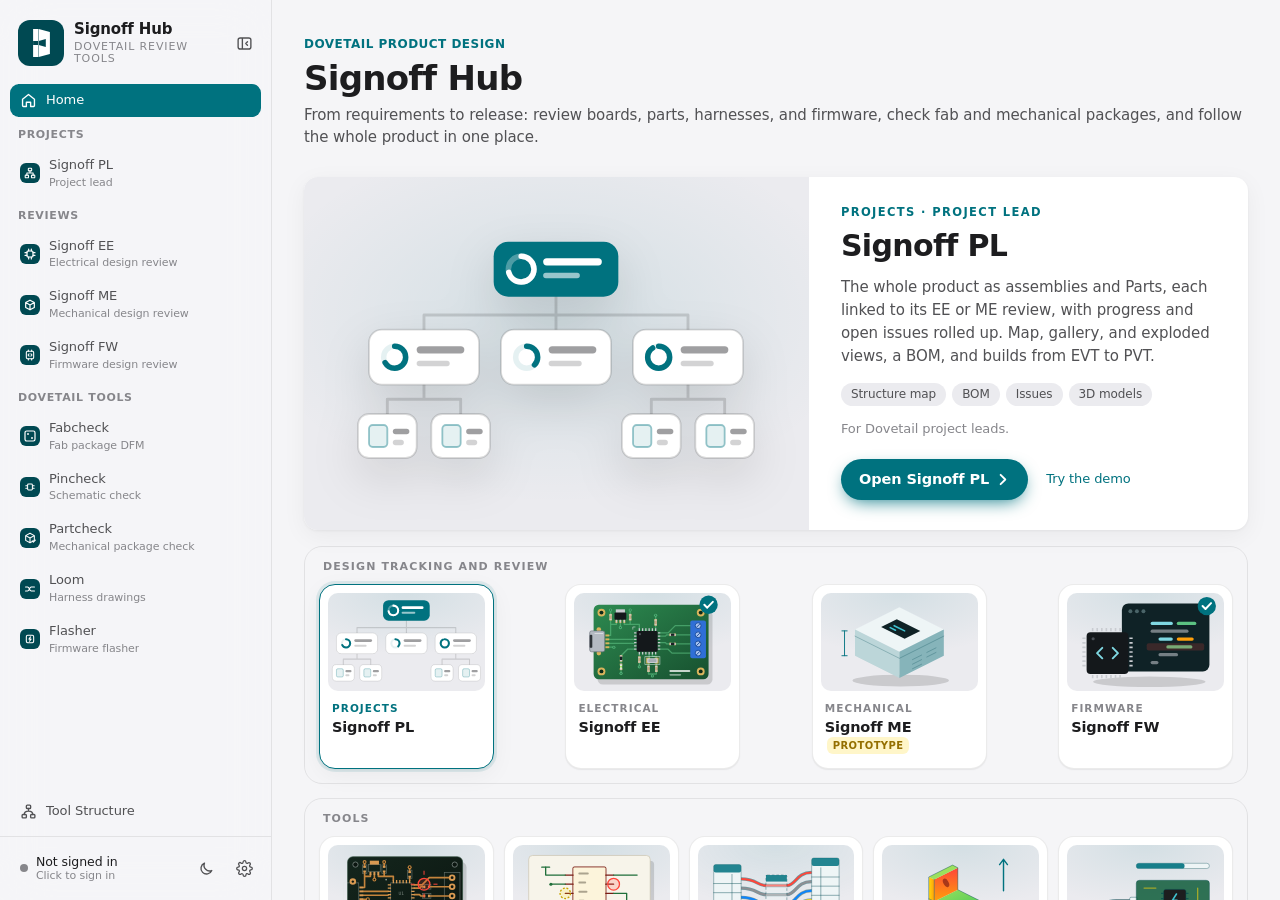
==== commit 90c26d80: "Sign out deletes Jig's unsaved sketch edits too Jig keeps unsaved edits in IndexedDB jig-local (jig-" ====
--- a/index.html
+++ b/index.html
@@ -11,12 +11,12 @@
 <link rel="icon" href="data:image/svg+xml,%3Csvg xmlns='http://www.w3.org/2000/svg' viewBox='0 0 32 32'%3E%3Crect width='32' height='32' rx='8' fill='%23004952'/%3E%3Csvg x='10' y='6' width='12' height='20' viewBox='0 0 59.21 98.68'%3E%3Cpath d='M0 0h18.19v41.88H0zM0 56.79h18.19v41.88H0zM18.2 41.89h1.59v14.91H18.2zM19.79 0v41.89l24.96-6.63v28.16L19.79 56.79v41.89l39.42-10.47V10.47z' fill='%23fff'/%3E%3C/svg%3E%3C/svg%3E">
 <!-- Home-screen app: the manifest's scope is the whole site, so the other tools open inside the app too. -->
 <link rel="manifest" href="manifest.webmanifest">
-<link rel="apple-touch-icon" href="assets/icons/apple-touch-icon.png?v=d90e55bfb7f4">
+<link rel="apple-touch-icon" href="assets/icons/apple-touch-icon.png?v=c90bfea4c953">
 <meta name="apple-mobile-web-app-title" content="Signoff">
-<link rel="stylesheet" href="assets/suite.css?v=d90e55bfb7f4">
-<link rel="stylesheet" href="assets/hub.css?v=d90e55bfb7f4">
-<link rel="stylesheet" href="assets/structure.css?v=d90e55bfb7f4">
-<script src="assets/hub.js?v=d90e55bfb7f4"></script>
+<link rel="stylesheet" href="assets/suite.css?v=c90bfea4c953">
+<link rel="stylesheet" href="assets/hub.css?v=c90bfea4c953">
+<link rel="stylesheet" href="assets/structure.css?v=c90bfea4c953">
+<script src="assets/hub.js?v=c90bfea4c953"></script>
 </head>
 <body>
 <div id="demo-banner" class="demo-banner" hidden>You’re exploring a demo of Dovetail Signoff, Dovetail’s design review tools. Every tool shows the same made-up product, a Smart Thermostat for Acme Climate, so you can follow it from one tool to the next. Nothing here is real project data.</div>
@@ -128,7 +128,7 @@
       <section class="picker" id="picker" aria-label="Signoff tools">
         <div class="pk-stage card" aria-live="polite">
           <article class="pk-panel" data-panel="pl">
-            <div class="pk-panel-art"><svg viewBox="0 0 240 150" aria-hidden="true"><use href="assets/tool-art.svg?v=d90e55bfb7f4#art-pl"/></svg></div>
+            <div class="pk-panel-art"><svg viewBox="0 0 240 150" aria-hidden="true"><use href="assets/tool-art.svg?v=c90bfea4c953#art-pl"/></svg></div>
             <div class="pk-panel-body">
               <div class="pk-eyebrow">Projects · Project lead</div>
               <h2 class="pk-title">Signoff PL</h2>
@@ -143,7 +143,7 @@
           </article>
           <!-- Check counts on the panels are hand-copied from Signoff EE's and ME's templates; update them when they change. -->
           <article class="pk-panel" data-panel="ee" hidden>
-            <div class="pk-panel-art"><svg viewBox="0 0 240 150" aria-hidden="true"><use href="assets/tool-art.svg?v=d90e55bfb7f4#art-ee"/></svg></div>
+            <div class="pk-panel-art"><svg viewBox="0 0 240 150" aria-hidden="true"><use href="assets/tool-art.svg?v=c90bfea4c953#art-ee"/></svg></div>
             <div class="pk-panel-body">
               <div class="pk-eyebrow">Reviews · Electrical</div>
               <h2 class="pk-title">Signoff EE</h2>
@@ -158,7 +158,7 @@
             </div>
           </article>
           <article class="pk-panel" data-panel="me" hidden>
-            <div class="pk-panel-art"><svg viewBox="0 0 240 150" aria-hidden="true"><use href="assets/tool-art.svg?v=d90e55bfb7f4#art-me"/></svg></div>
+            <div class="pk-panel-art"><svg viewBox="0 0 240 150" aria-hidden="true"><use href="assets/tool-art.svg?v=c90bfea4c953#art-me"/></svg></div>
             <div class="pk-panel-body">
               <div class="pk-eyebrow">Reviews · Mechanical</div>
               <h2 class="pk-title">Signoff ME <span class="pk-proto">Prototype</span></h2>
@@ -173,7 +173,7 @@
             </div>
           </article>
           <article class="pk-panel" data-panel="fw" hidden>
-            <div class="pk-panel-art"><svg viewBox="0 0 240 150" aria-hidden="true"><use href="assets/tool-art.svg?v=d90e55bfb7f4#art-fw"/></svg></div>
+            <div class="pk-panel-art"><svg viewBox="0 0 240 150" aria-hidden="true"><use href="assets/tool-art.svg?v=c90bfea4c953#art-fw"/></svg></div>
             <div class="pk-panel-body">
               <div class="pk-eyebrow">Reviews · Firmware</div>
               <h2 class="pk-title">Signoff FW</h2>
@@ -188,7 +188,7 @@
             </div>
           </article>
           <article class="pk-panel" data-panel="fabcheck" hidden>
-            <div class="pk-panel-art dark"><svg viewBox="0 0 240 150" aria-hidden="true"><use href="assets/tool-art.svg?v=d90e55bfb7f4#art-fabcheck"/></svg></div>
+            <div class="pk-panel-art dark"><svg viewBox="0 0 240 150" aria-hidden="true"><use href="assets/tool-art.svg?v=c90bfea4c953#art-fabcheck"/></svg></div>
             <div class="pk-panel-body">
               <div class="pk-eyebrow">Dovetail tools · Fabrication</div>
               <h2 class="pk-title">Fabcheck</h2>
@@ -204,7 +204,7 @@
             </div>
           </article>
           <article class="pk-panel" data-panel="pincheck" hidden>
-            <div class="pk-panel-art"><svg viewBox="0 0 240 150" aria-hidden="true"><use href="assets/tool-art.svg?v=d90e55bfb7f4#art-pincheck"/></svg></div>
+            <div class="pk-panel-art"><svg viewBox="0 0 240 150" aria-hidden="true"><use href="assets/tool-art.svg?v=c90bfea4c953#art-pincheck"/></svg></div>
             <div class="pk-panel-body">
               <div class="pk-eyebrow">Dovetail tools · Schematic</div>
               <h2 class="pk-title">Pincheck <span class="pk-proto">Prototype</span></h2>
@@ -219,7 +219,7 @@
             </div>
           </article>
           <article class="pk-panel" data-panel="partcheck" hidden>
-            <div class="pk-panel-art"><svg viewBox="0 0 240 150" aria-hidden="true"><use href="assets/tool-art.svg?v=d90e55bfb7f4#art-partcheck"/></svg></div>
+            <div class="pk-panel-art"><svg viewBox="0 0 240 150" aria-hidden="true"><use href="assets/tool-art.svg?v=c90bfea4c953#art-partcheck"/></svg></div>
             <div class="pk-panel-body">
               <div class="pk-eyebrow">Dovetail tools · Mechanical fabrication</div>
               <h2 class="pk-title">Partcheck <span class="pk-proto">Prototype</span></h2>
@@ -234,7 +234,7 @@
             </div>
           </article>
           <article class="pk-panel" data-panel="loom" hidden>
-            <div class="pk-panel-art"><svg viewBox="0 0 240 150" aria-hidden="true"><use href="assets/tool-art.svg?v=d90e55bfb7f4#art-loom"/></svg></div>
+            <div class="pk-panel-art"><svg viewBox="0 0 240 150" aria-hidden="true"><use href="assets/tool-art.svg?v=c90bfea4c953#art-loom"/></svg></div>
             <div class="pk-panel-body">
               <div class="pk-eyebrow">Dovetail tools · Harnesses</div>
               <h2 class="pk-title">Loom</h2>
@@ -248,7 +248,7 @@
             </div>
           </article>
           <article class="pk-panel" data-panel="flasher" hidden>
-            <div class="pk-panel-art"><svg viewBox="0 0 240 150" aria-hidden="true"><use href="assets/tool-art.svg?v=d90e55bfb7f4#art-flasher"/></svg></div>
+            <div class="pk-panel-art"><svg viewBox="0 0 240 150" aria-hidden="true"><use href="assets/tool-art.svg?v=c90bfea4c953#art-flasher"/></svg></div>
             <div class="pk-panel-body">
               <div class="pk-eyebrow">Dovetail tools · Firmware</div>
               <h2 class="pk-title">Flasher</h2>
@@ -268,22 +268,22 @@
             <h2 class="pk-group-title" id="pk-g-review">Design Tracking and Review</h2>
             <div class="pk-tiles">
             <a class="pk-tile" href="../signoff_pl/index.html" data-tool="pl" data-pick="pl">
-              <span class="pk-art"><svg viewBox="0 0 240 150" aria-hidden="true"><use href="assets/tool-art.svg?v=d90e55bfb7f4#art-pl"/></svg></span>
+              <span class="pk-art"><svg viewBox="0 0 240 150" aria-hidden="true"><use href="assets/tool-art.svg?v=c90bfea4c953#art-pl"/></svg></span>
               <span class="pk-cat">Projects</span>
               <span class="pk-name">Signoff PL</span>
             </a>
             <a class="pk-tile" href="../ee_design_review/index.html" data-tool="ee" data-pick="ee">
-              <span class="pk-art"><svg viewBox="0 0 240 150" aria-hidden="true"><use href="assets/tool-art.svg?v=d90e55bfb7f4#art-ee"/></svg></span>
+              <span class="pk-art"><svg viewBox="0 0 240 150" aria-hidden="true"><use href="assets/tool-art.svg?v=c90bfea4c953#art-ee"/></svg></span>
               <span class="pk-cat">Electrical</span>
               <span class="pk-name">Signoff EE</span>
             </a>
             <a class="pk-tile" href="../me_design_review/index.html" data-tool="me" data-pick="me">
-              <span class="pk-art"><svg viewBox="0 0 240 150" aria-hidden="true"><use href="assets/tool-art.svg?v=d90e55bfb7f4#art-me"/></svg></span>
+              <span class="pk-art"><svg viewBox="0 0 240 150" aria-hidden="true"><use href="assets/tool-art.svg?v=c90bfea4c953#art-me"/></svg></span>
               <span class="pk-cat">Mechanical</span>
               <span class="pk-name">Signoff ME <span class="pk-proto">Prototype</span></span>
             </a>
             <a class="pk-tile" href="../fw_design_review/index.html" data-tool="fw" data-pick="fw">
-              <span class="pk-art"><svg viewBox="0 0 240 150" aria-hidden="true"><use href="assets/tool-art.svg?v=d90e55bfb7f4#art-fw"/></svg></span>
+              <span class="pk-art"><svg viewBox="0 0 240 150" aria-hidden="true"><use href="assets/tool-art.svg?v=c90bfea4c953#art-fw"/></svg></span>
               <span class="pk-cat">Firmware</span>
               <span class="pk-name">Signoff FW</span>
             </a>
@@ -293,27 +293,27 @@
             <h2 class="pk-group-title" id="pk-g-tools">Tools</h2>
             <div class="pk-tiles">
             <a class="pk-tile" href="../pcb_dfm/index.html" data-tool="fabcheck" data-pick="fabcheck">
-              <span class="pk-art"><svg viewBox="0 0 240 150" aria-hidden="true"><use href="assets/tool-art.svg?v=d90e55bfb7f4#art-fabcheck"/></svg></span>
+              <span class="pk-art"><svg viewBox="0 0 240 150" aria-hidden="true"><use href="assets/tool-art.svg?v=c90bfea4c953#art-fabcheck"/></svg></span>
               <span class="pk-cat">Fabrication</span>
               <span class="pk-name">Fabcheck</span>
             </a>
             <a class="pk-tile" href="../pincheck/index.html" data-tool="pincheck" data-pick="pincheck">
-              <span class="pk-art"><svg viewBox="0 0 240 150" aria-hidden="true"><use href="assets/tool-art.svg?v=d90e55bfb7f4#art-pincheck"/></svg></span>
+              <span class="pk-art"><svg viewBox="0 0 240 150" aria-hidden="true"><use href="assets/tool-art.svg?v=c90bfea4c953#art-pincheck"/></svg></span>
               <span class="pk-cat">Schematic</span>
               <span class="pk-name">Pincheck <span class="pk-proto">Prototype</span></span>
             </a>
             <a class="pk-tile" href="../loom/index.html" data-tool="loom" data-pick="loom">
-              <span class="pk-art"><svg viewBox="0 0 240 150" aria-hidden="true"><use href="assets/tool-art.svg?v=d90e55bfb7f4#art-loom"/></svg></span>
+              <span class="pk-art"><svg viewBox="0 0 240 150" aria-hidden="true"><use href="assets/tool-art.svg?v=c90bfea4c953#art-loom"/></svg></span>
               <span class="pk-cat">Harnesses</span>
               <span class="pk-name">Loom</span>
             </a>
             <a class="pk-tile" href="../partcheck/index.html" data-tool="partcheck" data-pick="partcheck">
-              <span class="pk-art"><svg viewBox="0 0 240 150" aria-hidden="true"><use href="assets/tool-art.svg?v=d90e55bfb7f4#art-partcheck"/></svg></span>
+              <span class="pk-art"><svg viewBox="0 0 240 150" aria-hidden="true"><use href="assets/tool-art.svg?v=c90bfea4c953#art-partcheck"/></svg></span>
               <span class="pk-cat">Mechanical fabrication</span>
               <span class="pk-name">Partcheck <span class="pk-proto">Prototype</span></span>
             </a>
             <a class="pk-tile" href="../flasher/index.html" data-tool="flasher" data-pick="flasher">
-              <span class="pk-art"><svg viewBox="0 0 240 150" aria-hidden="true"><use href="assets/tool-art.svg?v=d90e55bfb7f4#art-flasher"/></svg></span>
+              <span class="pk-art"><svg viewBox="0 0 240 150" aria-hidden="true"><use href="assets/tool-art.svg?v=c90bfea4c953#art-flasher"/></svg></span>
               <span class="pk-cat">Firmware</span>
               <span class="pk-name">Flasher</span>
             </a>
@@ -480,14 +480,14 @@
   </main>
 </div>
 <script src="../signoff_pl/assets/demo-designs.js"></script>
-<script src="assets/structure.js?v=d90e55bfb7f4"></script>
-<script src="assets/auth.js?v=d90e55bfb7f4"></script>
-<script src="assets/sidefoot.js?v=d90e55bfb7f4"></script>
-<script src="assets/people.js?v=d90e55bfb7f4"></script>
-<script src="assets/tickets.js?v=d90e55bfb7f4"></script>
+<script src="assets/structure.js?v=c90bfea4c953"></script>
+<script src="assets/auth.js?v=c90bfea4c953"></script>
+<script src="assets/sidefoot.js?v=c90bfea4c953"></script>
+<script src="assets/people.js?v=c90bfea4c953"></script>
+<script src="assets/tickets.js?v=c90bfea4c953"></script>
 <!-- Invitations: signoff/assets/invites.js (one card for every GitHub invitation, private repos included). -->
-<script src="assets/invites.js?v=d90e55bfb7f4"></script>
-<script src="assets/tour.js?v=d90e55bfb7f4"></script>
-<script src="assets/mark.js?v=d90e55bfb7f4"></script>
+<script src="assets/invites.js?v=c90bfea4c953"></script>
+<script src="assets/tour.js?v=c90bfea4c953"></script>
+<script src="assets/mark.js?v=c90bfea4c953"></script>
 </body>
 </html>
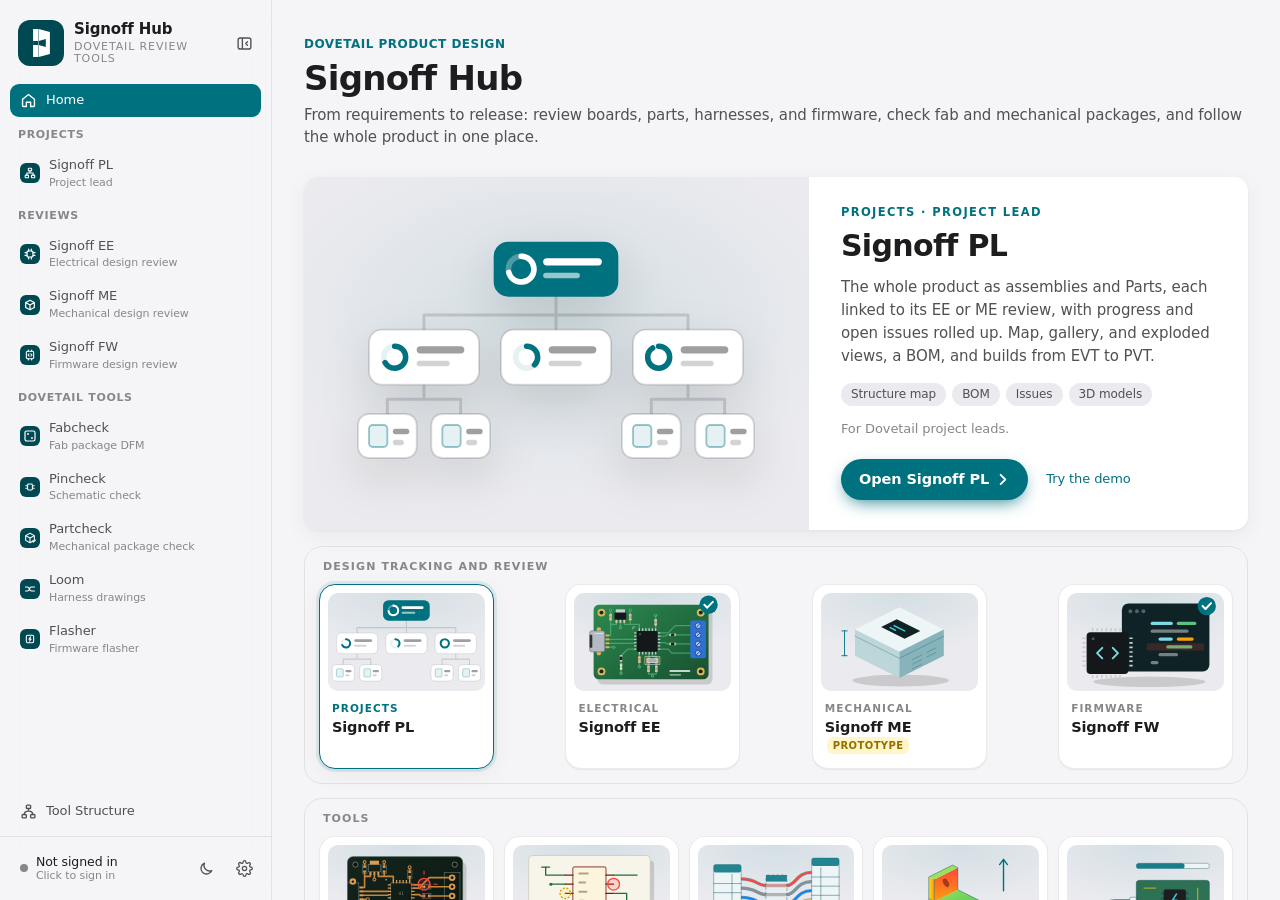
==== commit f9a6c0fd: "Vendor the engine: Power line words kept, and the power budget's styles Signoff EE's model.js keeps " ====
--- a/index.html
+++ b/index.html
@@ -11,12 +11,12 @@
 <link rel="icon" href="data:image/svg+xml,%3Csvg xmlns='http://www.w3.org/2000/svg' viewBox='0 0 32 32'%3E%3Crect width='32' height='32' rx='8' fill='%23004952'/%3E%3Csvg x='10' y='6' width='12' height='20' viewBox='0 0 59.21 98.68'%3E%3Cpath d='M0 0h18.19v41.88H0zM0 56.79h18.19v41.88H0zM18.2 41.89h1.59v14.91H18.2zM19.79 0v41.89l24.96-6.63v28.16L19.79 56.79v41.89l39.42-10.47V10.47z' fill='%23fff'/%3E%3C/svg%3E%3C/svg%3E">
 <!-- Home-screen app: the manifest's scope is the whole site, so the other tools open inside the app too. -->
 <link rel="manifest" href="manifest.webmanifest">
-<link rel="apple-touch-icon" href="assets/icons/apple-touch-icon.png?v=c90bfea4c953">
+<link rel="apple-touch-icon" href="assets/icons/apple-touch-icon.png?v=e4d43ae299c9">
 <meta name="apple-mobile-web-app-title" content="Signoff">
-<link rel="stylesheet" href="assets/suite.css?v=c90bfea4c953">
-<link rel="stylesheet" href="assets/hub.css?v=c90bfea4c953">
-<link rel="stylesheet" href="assets/structure.css?v=c90bfea4c953">
-<script src="assets/hub.js?v=c90bfea4c953"></script>
+<link rel="stylesheet" href="assets/suite.css?v=e4d43ae299c9">
+<link rel="stylesheet" href="assets/hub.css?v=e4d43ae299c9">
+<link rel="stylesheet" href="assets/structure.css?v=e4d43ae299c9">
+<script src="assets/hub.js?v=e4d43ae299c9"></script>
 </head>
 <body>
 <div id="demo-banner" class="demo-banner" hidden>You’re exploring a demo of Dovetail Signoff, Dovetail’s design review tools. Every tool shows the same made-up product, a Smart Thermostat for Acme Climate, so you can follow it from one tool to the next. Nothing here is real project data.</div>
@@ -128,7 +128,7 @@
       <section class="picker" id="picker" aria-label="Signoff tools">
         <div class="pk-stage card" aria-live="polite">
           <article class="pk-panel" data-panel="pl">
-            <div class="pk-panel-art"><svg viewBox="0 0 240 150" aria-hidden="true"><use href="assets/tool-art.svg?v=c90bfea4c953#art-pl"/></svg></div>
+            <div class="pk-panel-art"><svg viewBox="0 0 240 150" aria-hidden="true"><use href="assets/tool-art.svg?v=e4d43ae299c9#art-pl"/></svg></div>
             <div class="pk-panel-body">
               <div class="pk-eyebrow">Projects · Project lead</div>
               <h2 class="pk-title">Signoff PL</h2>
@@ -143,7 +143,7 @@
           </article>
           <!-- Check counts on the panels are hand-copied from Signoff EE's and ME's templates; update them when they change. -->
           <article class="pk-panel" data-panel="ee" hidden>
-            <div class="pk-panel-art"><svg viewBox="0 0 240 150" aria-hidden="true"><use href="assets/tool-art.svg?v=c90bfea4c953#art-ee"/></svg></div>
+            <div class="pk-panel-art"><svg viewBox="0 0 240 150" aria-hidden="true"><use href="assets/tool-art.svg?v=e4d43ae299c9#art-ee"/></svg></div>
             <div class="pk-panel-body">
               <div class="pk-eyebrow">Reviews · Electrical</div>
               <h2 class="pk-title">Signoff EE</h2>
@@ -158,7 +158,7 @@
             </div>
           </article>
           <article class="pk-panel" data-panel="me" hidden>
-            <div class="pk-panel-art"><svg viewBox="0 0 240 150" aria-hidden="true"><use href="assets/tool-art.svg?v=c90bfea4c953#art-me"/></svg></div>
+            <div class="pk-panel-art"><svg viewBox="0 0 240 150" aria-hidden="true"><use href="assets/tool-art.svg?v=e4d43ae299c9#art-me"/></svg></div>
             <div class="pk-panel-body">
               <div class="pk-eyebrow">Reviews · Mechanical</div>
               <h2 class="pk-title">Signoff ME <span class="pk-proto">Prototype</span></h2>
@@ -173,7 +173,7 @@
             </div>
           </article>
           <article class="pk-panel" data-panel="fw" hidden>
-            <div class="pk-panel-art"><svg viewBox="0 0 240 150" aria-hidden="true"><use href="assets/tool-art.svg?v=c90bfea4c953#art-fw"/></svg></div>
+            <div class="pk-panel-art"><svg viewBox="0 0 240 150" aria-hidden="true"><use href="assets/tool-art.svg?v=e4d43ae299c9#art-fw"/></svg></div>
             <div class="pk-panel-body">
               <div class="pk-eyebrow">Reviews · Firmware</div>
               <h2 class="pk-title">Signoff FW</h2>
@@ -188,7 +188,7 @@
             </div>
           </article>
           <article class="pk-panel" data-panel="fabcheck" hidden>
-            <div class="pk-panel-art dark"><svg viewBox="0 0 240 150" aria-hidden="true"><use href="assets/tool-art.svg?v=c90bfea4c953#art-fabcheck"/></svg></div>
+            <div class="pk-panel-art dark"><svg viewBox="0 0 240 150" aria-hidden="true"><use href="assets/tool-art.svg?v=e4d43ae299c9#art-fabcheck"/></svg></div>
             <div class="pk-panel-body">
               <div class="pk-eyebrow">Dovetail tools · Fabrication</div>
               <h2 class="pk-title">Fabcheck</h2>
@@ -204,7 +204,7 @@
             </div>
           </article>
           <article class="pk-panel" data-panel="pincheck" hidden>
-            <div class="pk-panel-art"><svg viewBox="0 0 240 150" aria-hidden="true"><use href="assets/tool-art.svg?v=c90bfea4c953#art-pincheck"/></svg></div>
+            <div class="pk-panel-art"><svg viewBox="0 0 240 150" aria-hidden="true"><use href="assets/tool-art.svg?v=e4d43ae299c9#art-pincheck"/></svg></div>
             <div class="pk-panel-body">
               <div class="pk-eyebrow">Dovetail tools · Schematic</div>
               <h2 class="pk-title">Pincheck <span class="pk-proto">Prototype</span></h2>
@@ -219,7 +219,7 @@
             </div>
           </article>
           <article class="pk-panel" data-panel="partcheck" hidden>
-            <div class="pk-panel-art"><svg viewBox="0 0 240 150" aria-hidden="true"><use href="assets/tool-art.svg?v=c90bfea4c953#art-partcheck"/></svg></div>
+            <div class="pk-panel-art"><svg viewBox="0 0 240 150" aria-hidden="true"><use href="assets/tool-art.svg?v=e4d43ae299c9#art-partcheck"/></svg></div>
             <div class="pk-panel-body">
               <div class="pk-eyebrow">Dovetail tools · Mechanical fabrication</div>
               <h2 class="pk-title">Partcheck <span class="pk-proto">Prototype</span></h2>
@@ -234,7 +234,7 @@
             </div>
           </article>
           <article class="pk-panel" data-panel="loom" hidden>
-            <div class="pk-panel-art"><svg viewBox="0 0 240 150" aria-hidden="true"><use href="assets/tool-art.svg?v=c90bfea4c953#art-loom"/></svg></div>
+            <div class="pk-panel-art"><svg viewBox="0 0 240 150" aria-hidden="true"><use href="assets/tool-art.svg?v=e4d43ae299c9#art-loom"/></svg></div>
             <div class="pk-panel-body">
               <div class="pk-eyebrow">Dovetail tools · Harnesses</div>
               <h2 class="pk-title">Loom</h2>
@@ -248,7 +248,7 @@
             </div>
           </article>
           <article class="pk-panel" data-panel="flasher" hidden>
-            <div class="pk-panel-art"><svg viewBox="0 0 240 150" aria-hidden="true"><use href="assets/tool-art.svg?v=c90bfea4c953#art-flasher"/></svg></div>
+            <div class="pk-panel-art"><svg viewBox="0 0 240 150" aria-hidden="true"><use href="assets/tool-art.svg?v=e4d43ae299c9#art-flasher"/></svg></div>
             <div class="pk-panel-body">
               <div class="pk-eyebrow">Dovetail tools · Firmware</div>
               <h2 class="pk-title">Flasher</h2>
@@ -268,22 +268,22 @@
             <h2 class="pk-group-title" id="pk-g-review">Design Tracking and Review</h2>
             <div class="pk-tiles">
             <a class="pk-tile" href="../signoff_pl/index.html" data-tool="pl" data-pick="pl">
-              <span class="pk-art"><svg viewBox="0 0 240 150" aria-hidden="true"><use href="assets/tool-art.svg?v=c90bfea4c953#art-pl"/></svg></span>
+              <span class="pk-art"><svg viewBox="0 0 240 150" aria-hidden="true"><use href="assets/tool-art.svg?v=e4d43ae299c9#art-pl"/></svg></span>
               <span class="pk-cat">Projects</span>
               <span class="pk-name">Signoff PL</span>
             </a>
             <a class="pk-tile" href="../ee_design_review/index.html" data-tool="ee" data-pick="ee">
-              <span class="pk-art"><svg viewBox="0 0 240 150" aria-hidden="true"><use href="assets/tool-art.svg?v=c90bfea4c953#art-ee"/></svg></span>
+              <span class="pk-art"><svg viewBox="0 0 240 150" aria-hidden="true"><use href="assets/tool-art.svg?v=e4d43ae299c9#art-ee"/></svg></span>
               <span class="pk-cat">Electrical</span>
               <span class="pk-name">Signoff EE</span>
             </a>
             <a class="pk-tile" href="../me_design_review/index.html" data-tool="me" data-pick="me">
-              <span class="pk-art"><svg viewBox="0 0 240 150" aria-hidden="true"><use href="assets/tool-art.svg?v=c90bfea4c953#art-me"/></svg></span>
+              <span class="pk-art"><svg viewBox="0 0 240 150" aria-hidden="true"><use href="assets/tool-art.svg?v=e4d43ae299c9#art-me"/></svg></span>
               <span class="pk-cat">Mechanical</span>
               <span class="pk-name">Signoff ME <span class="pk-proto">Prototype</span></span>
             </a>
             <a class="pk-tile" href="../fw_design_review/index.html" data-tool="fw" data-pick="fw">
-              <span class="pk-art"><svg viewBox="0 0 240 150" aria-hidden="true"><use href="assets/tool-art.svg?v=c90bfea4c953#art-fw"/></svg></span>
+              <span class="pk-art"><svg viewBox="0 0 240 150" aria-hidden="true"><use href="assets/tool-art.svg?v=e4d43ae299c9#art-fw"/></svg></span>
               <span class="pk-cat">Firmware</span>
               <span class="pk-name">Signoff FW</span>
             </a>
@@ -293,27 +293,27 @@
             <h2 class="pk-group-title" id="pk-g-tools">Tools</h2>
             <div class="pk-tiles">
             <a class="pk-tile" href="../pcb_dfm/index.html" data-tool="fabcheck" data-pick="fabcheck">
-              <span class="pk-art"><svg viewBox="0 0 240 150" aria-hidden="true"><use href="assets/tool-art.svg?v=c90bfea4c953#art-fabcheck"/></svg></span>
+              <span class="pk-art"><svg viewBox="0 0 240 150" aria-hidden="true"><use href="assets/tool-art.svg?v=e4d43ae299c9#art-fabcheck"/></svg></span>
               <span class="pk-cat">Fabrication</span>
               <span class="pk-name">Fabcheck</span>
             </a>
             <a class="pk-tile" href="../pincheck/index.html" data-tool="pincheck" data-pick="pincheck">
-              <span class="pk-art"><svg viewBox="0 0 240 150" aria-hidden="true"><use href="assets/tool-art.svg?v=c90bfea4c953#art-pincheck"/></svg></span>
+              <span class="pk-art"><svg viewBox="0 0 240 150" aria-hidden="true"><use href="assets/tool-art.svg?v=e4d43ae299c9#art-pincheck"/></svg></span>
               <span class="pk-cat">Schematic</span>
               <span class="pk-name">Pincheck <span class="pk-proto">Prototype</span></span>
             </a>
             <a class="pk-tile" href="../loom/index.html" data-tool="loom" data-pick="loom">
-              <span class="pk-art"><svg viewBox="0 0 240 150" aria-hidden="true"><use href="assets/tool-art.svg?v=c90bfea4c953#art-loom"/></svg></span>
+              <span class="pk-art"><svg viewBox="0 0 240 150" aria-hidden="true"><use href="assets/tool-art.svg?v=e4d43ae299c9#art-loom"/></svg></span>
               <span class="pk-cat">Harnesses</span>
               <span class="pk-name">Loom</span>
             </a>
             <a class="pk-tile" href="../partcheck/index.html" data-tool="partcheck" data-pick="partcheck">
-              <span class="pk-art"><svg viewBox="0 0 240 150" aria-hidden="true"><use href="assets/tool-art.svg?v=c90bfea4c953#art-partcheck"/></svg></span>
+              <span class="pk-art"><svg viewBox="0 0 240 150" aria-hidden="true"><use href="assets/tool-art.svg?v=e4d43ae299c9#art-partcheck"/></svg></span>
               <span class="pk-cat">Mechanical fabrication</span>
               <span class="pk-name">Partcheck <span class="pk-proto">Prototype</span></span>
             </a>
             <a class="pk-tile" href="../flasher/index.html" data-tool="flasher" data-pick="flasher">
-              <span class="pk-art"><svg viewBox="0 0 240 150" aria-hidden="true"><use href="assets/tool-art.svg?v=c90bfea4c953#art-flasher"/></svg></span>
+              <span class="pk-art"><svg viewBox="0 0 240 150" aria-hidden="true"><use href="assets/tool-art.svg?v=e4d43ae299c9#art-flasher"/></svg></span>
               <span class="pk-cat">Firmware</span>
               <span class="pk-name">Flasher</span>
             </a>
@@ -480,14 +480,14 @@
   </main>
 </div>
 <script src="../signoff_pl/assets/demo-designs.js"></script>
-<script src="assets/structure.js?v=c90bfea4c953"></script>
-<script src="assets/auth.js?v=c90bfea4c953"></script>
-<script src="assets/sidefoot.js?v=c90bfea4c953"></script>
-<script src="assets/people.js?v=c90bfea4c953"></script>
-<script src="assets/tickets.js?v=c90bfea4c953"></script>
+<script src="assets/structure.js?v=e4d43ae299c9"></script>
+<script src="assets/auth.js?v=e4d43ae299c9"></script>
+<script src="assets/sidefoot.js?v=e4d43ae299c9"></script>
+<script src="assets/people.js?v=e4d43ae299c9"></script>
+<script src="assets/tickets.js?v=e4d43ae299c9"></script>
 <!-- Invitations: signoff/assets/invites.js (one card for every GitHub invitation, private repos included). -->
-<script src="assets/invites.js?v=c90bfea4c953"></script>
-<script src="assets/tour.js?v=c90bfea4c953"></script>
-<script src="assets/mark.js?v=c90bfea4c953"></script>
+<script src="assets/invites.js?v=e4d43ae299c9"></script>
+<script src="assets/tour.js?v=e4d43ae299c9"></script>
+<script src="assets/mark.js?v=e4d43ae299c9"></script>
 </body>
 </html>
--- a/assets/suite.css
+++ b/assets/suite.css
@@ -287,6 +287,14 @@
 .head-pic .seg { position: absolute; right: 0; bottom: -10px; opacity: 0; transition: opacity 0.15s; }
 .head-pic:hover .seg, .head-pic:focus-within .seg { opacity: 1; }
 .head-pic .seg button { padding: 2px 8px; font-size: 11px; }
+/* Part models (config.previews.models, Signoff ME): the 3D side, who stored the model, and its actions,
+   under the picture. With them the side toggle sits under the picture too. */
+.head-3d { display: block; width: 240px; max-width: 38vw; height: 150px; border-radius: 10px; cursor: grab; touch-action: none; }
+.head-pic:has(.head-pic-by, .head-pic-acts) { display: flex; flex-direction: column; align-items: center; gap: 6px; }
+.head-pic:has(.head-pic-by) .seg { position: static; opacity: 1; }
+.head-pic-by { font-size: 11.5px; color: var(--text-2); text-align: center; max-width: 260px; }
+.head-pic-part { font: inherit; font-size: 11.5px; padding: 1px 4px; border-radius: 6px; border: 1px solid var(--hair-2); background: var(--bg-elev); color: var(--text); }
+.head-pic-acts { display: flex; gap: 6px; flex-wrap: wrap; justify-content: center; }
 /* Touch screens: the side toggle sits under the picture, not over it. */
 @media (hover: none) {
   .head-pic { display: flex; flex-direction: column; align-items: center; gap: 8px; }
@@ -911,7 +919,7 @@
 .spec-drag-ghost { position: fixed; z-index: 91; pointer-events: none; max-width: 300px; overflow: hidden; text-overflow: ellipsis; white-space: nowrap; padding: 6px 12px; border-radius: 9px; background: var(--bg-elev); border: 1px solid var(--hair); box-shadow: var(--shadow); font-size: 13px; font-weight: 600; color: var(--text); }
 .spec-h .spec-add-after + .spec-edit { margin-left: 0; }
 .spec-wrap { display: grid; grid-template-columns: 210px minmax(0, 1fr); gap: 28px; align-items: start; }
-.spec-outline { position: sticky; top: 64px; display: flex; flex-direction: column; gap: 1px; max-height: calc(100vh - 90px); overflow: auto; padding-bottom: 12px; }
+.spec-outline { position: sticky; top: 64px; display: flex; flex-direction: column; gap: 1px; max-height: calc(100vh - 90px); max-height: calc(var(--main-h, 100vh) - 90px); overflow: auto; padding-bottom: 12px; }
 .spec-outline button { display: flex; align-items: center; gap: 6px; text-align: left; border: none; background: none; padding: 4px 8px; border-radius: 7px; font-size: 13px; color: var(--text-2); }
 .spec-outline button:hover { background: var(--bg-sunk); color: var(--text); }
 .spec-outline button > span:first-child { min-width: 0; overflow: hidden; text-overflow: ellipsis; white-space: nowrap; flex: 1; }
@@ -919,6 +927,51 @@
 .spec-outline .lv-2 { padding-left: 18px; }
 .spec-outline .lv-3 { padding-left: 30px; font-size: 12.5px; }
 .spec-outline .lv-4 { padding-left: 42px; font-size: 12.5px; }
+/* The outline folds (Chris, 2026-11-20): its toggle stays as a narrow rail. .ol-auto folds it on a mid-width
+   window and always in Side by side; .ol-open and .ol-closed are a choice made with the toggle. */
+.spec-outline .spec-ol-toggle { align-self: flex-start; gap: 6px; padding: 3px 8px; margin-bottom: 4px; font-size: 12px; font-weight: 600; color: var(--text-3); text-transform: uppercase; letter-spacing: .04em; }
+.spec-outline .spec-ol-toggle > span:first-child { flex: none; min-width: 0; }
+.spec-ol-chev { display: inline-block; font-size: 15px; line-height: 1; transition: transform .15s; }
+.spec-wrap.ol-closed { grid-template-columns: 30px minmax(0, 1fr); gap: 14px; }
+.spec-wrap.ol-closed .spec-outline > :not(.spec-ol-toggle) { display: none; }
+.spec-wrap.ol-closed .spec-ol-label { display: none; }
+.spec-wrap.ol-closed .spec-ol-chev { transform: rotate(180deg); }
+.spec-wrap.ol-closed .spec-ol-toggle { padding: 4px 8px; }
+@media (max-width: 1200px) {
+  .spec-wrap.ol-auto { grid-template-columns: 30px minmax(0, 1fr); gap: 14px; }
+  .spec-wrap.ol-auto .spec-outline > :not(.spec-ol-toggle) { display: none; }
+  .spec-wrap.ol-auto .spec-ol-label { display: none; }
+  .spec-wrap.ol-auto .spec-ol-chev { transform: rotate(180deg); }
+}
+.spec-side .spec-wrap.ol-auto { grid-template-columns: 30px minmax(0, 1fr); gap: 14px; }
+.spec-side .spec-wrap.ol-auto .spec-outline > :not(.spec-ol-toggle) { display: none; }
+.spec-side .spec-wrap.ol-auto .spec-ol-label { display: none; }
+.spec-side .spec-wrap.ol-auto .spec-ol-chev { transform: rotate(180deg); }
+@media (prefers-reduced-motion: reduce) { .spec-ol-chev { transition: none; } }
+/* Side by side (Chris, 2026-11-20): the document on the left, the diagram on the right, which stays in view
+   while the text scrolls (its own scroll for the hierarchy and power tree under it). */
+.page.spec-side-page { max-width: 1800px; }
+.spec-side { display: grid; grid-template-columns: minmax(0, calc(var(--split, 50) * 1% - 12px)) 24px minmax(0, 1fr); align-items: start; }
+/* The handle between the columns (Chris, 2026-11-20): the whole gutter drags; a line shows on hover and while dragging. */
+.spec-side-split { align-self: stretch; position: relative; cursor: col-resize; touch-action: none; min-height: 100%; }
+.spec-side-split::after { content: ""; position: absolute; top: 0; bottom: 0; left: 50%; width: 2px; margin-left: -1px; border-radius: 1px; background: var(--hair); transition: background .15s; }
+.spec-side-split:hover::after, .spec-side.splitting .spec-side-split::after { background: var(--accent); }
+.spec-side.splitting { cursor: col-resize; user-select: none; }
+.spec-side.splitting .spec-side-map, .spec-side.splitting .spec-side-doc { pointer-events: none; }
+@media (prefers-reduced-motion: reduce) { .spec-side-split::after { transition: none; } }
+.spec-side-map { position: sticky; top: 64px; max-height: calc(100vh - 80px); max-height: calc(var(--main-h, 100dvh) - 80px); overflow: auto; padding-bottom: 12px; }
+/* Side by side expanded (Chris, 2026-11-20): the whole view fills the window, the text scrolling on the left and the
+   expanded diagram (zoom, pan, Fit) on the right; the rest of the right pane (notes, hierarchy) steps aside. */
+.spec-side.expanded { position: fixed; inset: 0; z-index: 38; gap: 0; grid-template-rows: 100%; background: var(--bg);
+  padding: env(safe-area-inset-top) env(safe-area-inset-right) env(safe-area-inset-bottom) env(safe-area-inset-left); }
+.spec-side.expanded .spec-side-doc { height: 100%; overflow: auto; padding: 20px 24px 80px; }
+.spec-side.expanded .spec-side-split { height: 100%; }
+.spec-side.expanded .spec-outline { top: 0; max-height: calc(100vh - 40px); max-height: calc(100dvh - 40px); }
+.spec-side.expanded .spec-side-map { position: static; height: 100%; max-height: none; overflow: hidden; padding: 0; display: flex; flex-direction: column; }
+.spec-side.expanded .spec-side-map > :not(:has(.spec-map-card.expanded)):not(.spec-map-card.expanded),
+.spec-side.expanded .spec-pt > :not(.spec-map-card.expanded) { display: none; }
+.spec-side.expanded .spec-side-map > :has(.spec-map-card.expanded), .spec-side.expanded .spec-pt { flex: 1; min-height: 0; display: flex; flex-direction: column; }
+.spec-side.expanded .spec-map-card.expanded { position: relative; inset: auto; z-index: auto; flex: 1; min-height: 0; padding: 0; }
 .spec-gap { flex: none; min-width: 18px; height: 18px; padding: 0 5px; border-radius: 9px; display: inline-grid; place-items: center; font: 600 11px/1 var(--sans); color: var(--warn); background: var(--warn-hatch), var(--warn-soft); }
 .spec-doc { min-width: 0; }
 .spec-sec { padding: 2px 0 6px; scroll-margin-top: 70px; border-radius: 10px; }
@@ -1112,6 +1165,13 @@
 /* The expanded diagram (Chris, 2026-11-13): the whole window, zoom and pan inside; the panel (z-index 40) opens over it. */
 .spec-map-card { position: relative; }
 .spec-view-acts { position: absolute; top: 8px; right: 8px; z-index: 2; display: flex; gap: 6px; align-items: center; }
+.spec-view-tools { position: absolute; top: calc(8px + env(safe-area-inset-top)); left: calc(8px + env(safe-area-inset-left)); z-index: 2; display: flex; gap: 6px; align-items: center; }
+.spec-view-tools .chip { box-shadow: var(--shadow-sm); }
+/* Sync and Discard in the full-screen diagram's bar (Chris, 2026-11-20): the toolbar's buttons, compact, raised like
+   the bar's other buttons. */
+.spec-view-sync { display: flex; gap: 6px; }
+.spec-view-sync:empty { display: none; }
+.spec-view-sync .btn { height: 32px; padding: 0 10px; font-size: 13px; background: var(--bg-elev); border: 1px solid var(--hair-2); box-shadow: var(--shadow); }
 .spec-expand { width: 32px; height: 32px; border-radius: 9px; background: var(--bg-elev); border: 1px solid var(--hair-2); box-shadow: var(--shadow); }
 .spec-expand svg { width: 16px; height: 16px; }
 .spec-map-card.expanded { position: fixed; inset: 0; z-index: 38; margin: 0; border-radius: 0; overflow: hidden; padding: env(safe-area-inset-top) env(safe-area-inset-right) env(safe-area-inset-bottom) env(safe-area-inset-left); }
@@ -1154,6 +1214,9 @@
 .spec-row-label { font-size: 11px; font-weight: 600; fill: var(--text-3); text-transform: uppercase; letter-spacing: 0.06em; }
 .spec-row-line { stroke: var(--hair); stroke-width: 1; }
 .spec-edge { fill: none; stroke: var(--text-3); stroke-width: 1.4; }
+/* A bus trunk (Chris, 2026-11-22): where lines with one label run together, one thicker line under them. */
+.spec-bus { fill: none; stroke: var(--text-3); stroke-width: 4.5; stroke-linecap: round; pointer-events: none; }
+.spec-map.moving .spec-bus { display: none; }
 .spec-edge.tree { stroke: var(--hair-2); stroke-dasharray: 2 4; }
 .spec-edge.iface { stroke: var(--accent); stroke-dasharray: 6 4; stroke-width: 1.6; }
 /* Pointing at a block (or selecting it) brings its own lines forward and fades the rest: by weight and
@@ -1189,11 +1252,11 @@
 .spec-node-sub { font-size: 11px; fill: var(--text-3); }
 .spec-node.gap .spec-node-sub { fill: var(--warn); font-weight: 600; }
 @media (max-width: 860px) {
-  .spec-wrap { grid-template-columns: minmax(0, 1fr); }
-  /* On a narrow screen the outline is a wrapping row of section names above the text. */
-  .spec-outline { position: static; flex-direction: row; flex-wrap: wrap; gap: 4px; max-height: none; overflow: visible; padding: 0 0 10px; border-bottom: 1px solid var(--hair); margin-bottom: 4px; }
-  .spec-outline button, .spec-outline .lv-1, .spec-outline .lv-2, .spec-outline .lv-3, .spec-outline .lv-4 { padding: 3px 9px; margin: 0; font-size: 12.5px; background: var(--bg-sunk); border-radius: 980px; flex: none; }
-  .spec-outline .lv-1 { font-weight: 600; }
+  /* On a narrow screen there's no outline (Chris, 2026-11-20; it was a row of section names above the text), and
+     no Side by side (the page shows the document). */
+  .spec-wrap, .spec-wrap.ol-auto, .spec-wrap.ol-open, .spec-wrap.ol-closed { grid-template-columns: minmax(0, 1fr); gap: 0; }
+  .spec-wrap .spec-outline { display: none; }
+  .seg .spec-side-tab { display: none; }
   .spec-sec.lv-3, .spec-sec.lv-4 { margin-left: 8px; }
 }
 .spec-editor-all { margin-top: 0; }
@@ -1236,6 +1299,15 @@
 .spec-node.drop rect:first-of-type { stroke: var(--accent); stroke-width: 3; fill: var(--accent-soft); }
 .spec-edge-hit { fill: none; stroke: transparent; stroke-width: 12; cursor: pointer; pointer-events: stroke; }
 .spec-edge-hit:hover { stroke: color-mix(in srgb, var(--accent) 30%, transparent); }
+/* Routed lines (2026-11-18): runs drag, and each end's port slides round its block. */
+svg.spec-flow .spec-edge-hit { cursor: move; touch-action: none; }
+.spec-port { cursor: grab; touch-action: none; }
+.spec-port-hit { fill: transparent; }
+.spec-port-dot { fill: var(--bg-elev); stroke: var(--text-3); stroke-width: 1.2; opacity: 0; transition: opacity 0.12s; }
+.spec-port.pinned .spec-port-dot { stroke: var(--accent); fill: var(--accent); } /* filled, not hue alone */
+svg.spec-flow:hover .spec-port-dot, svg.spec-flow.moving .spec-port-dot { opacity: 0.9; }
+.spec-port:hover .spec-port-dot { opacity: 1; stroke: var(--accent); stroke-width: 1.8; }
+svg.spec-flow.moving .spec-port, svg.spec-flow.moving .spec-edge-hit { pointer-events: none; }
 /* A selected line (its panel open): accent, thicker, with its pulse (the rules above). */
 .spec-map.focus:not(.hovering) .spec-edge.sel, .spec-map.hovering .spec-edge.sel { opacity: 1; stroke: var(--accent); stroke-width: 3; }
 .spec-edge-title { margin: 0 0 14px; font-size: 16px; line-height: 1.35; }
@@ -1300,7 +1372,21 @@
 .spec-flag { cursor: pointer; }
 .spec-flag path { stroke: var(--text-2); stroke-width: 1.4; fill: none; }
 .spec-flag .spec-flag-bar { stroke-width: 2; stroke-linecap: round; }
+.spec-flag .spec-flag-ring { stroke: var(--text-2); stroke-width: 1.4; fill: var(--bg-elev); }
 .spec-flag text { font-size: 10.5px; font-weight: 600; fill: var(--text-2); }
+/* The power symbols' legend, bottom right of the block diagram (Chris, 2026-11-19). */
+.spec-legend { pointer-events: none; }
+.spec-legend path { stroke: var(--text-2); stroke-width: 1.4; fill: none; }
+.spec-legend .spec-flag-bar { stroke-width: 2; stroke-linecap: round; }
+/* Import from draw.io (2026-11-20): the list of changes it asks for. */
+.spec-dio-list { display: flex; flex-direction: column; gap: 2px; max-height: 46vh; overflow: auto; margin: 4px 0 10px; }
+.spec-dio-row { display: flex; gap: 8px; align-items: flex-start; padding: 6px 8px; border-radius: 8px; cursor: pointer; font-size: 13px; line-height: 1.4; }
+.spec-dio-row:hover { background: var(--bg-sunk); }
+.spec-dio-row input { margin-top: 3px; flex: none; }
+.spec-dio-row.ask span { color: var(--text-2); }
+.spec-dio-notes .note { margin: 0 0 6px; }
+.spec-legend .spec-flag-ring { stroke: var(--text-2); stroke-width: 1.4; fill: var(--bg-elev); }
+.spec-legend text { font-size: 10.5px; font-weight: 600; fill: var(--text-2); }
 .spec-flag:hover path { stroke: var(--accent); }
 .spec-flag:hover text { fill: var(--accent); }
 .spec-use-label { margin-left: 4px; padding: 0 5px !important; border-radius: 6px; background: var(--bg-elev) !important; font-size: 11px !important; color: var(--text-2); }
@@ -1317,16 +1403,51 @@
 .spec-group-g .spec-group { fill: var(--bg-sunk); fill-opacity: 0.6; stroke: var(--hair-2); stroke-width: 1.2; }
 .spec-group-g:hover .spec-group { stroke: var(--text-3); }
 .spec-group-g.sel .spec-group { stroke: var(--accent); stroke-width: 2; }
+.spec-grip { fill: transparent; stroke: none; }
+.spec-grip.g-n, .spec-grip.g-s { cursor: ns-resize; } .spec-grip.g-e, .spec-grip.g-w { cursor: ew-resize; }
+.spec-grip.g-nw, .spec-grip.g-se { cursor: nwse-resize; } .spec-grip.g-ne, .spec-grip.g-sw { cursor: nesw-resize; }
+svg.spec-flow.moving .spec-grip { pointer-events: none; }
 .spec-group-g.drop .spec-group, .spec-group-g.drop:hover .spec-group { stroke: var(--accent); stroke-width: 2.5; stroke-dasharray: 6 4; fill: var(--accent-soft); fill-opacity: 1; }
 .spec-group-label { font-size: 11.5px; font-weight: 700; letter-spacing: 0.04em; text-transform: uppercase; fill: var(--text-2); pointer-events: none; }
 .spec-flow .spec-node { cursor: grab; }
 .spec-flow.moving, .spec-flow.moving * { cursor: grabbing !important; user-select: none; }
 .spec-flow.moving .spec-edge, .spec-flow.moving .spec-edge-label, .spec-flow.moving .spec-flag { opacity: 0.25; }
 .spec-draw { fill: var(--accent-soft); stroke: var(--accent); stroke-width: 1.5; stroke-dasharray: 5 4; pointer-events: none; }
+/* The diagrams' multiple selection: a thick ring and a tint, not hue alone. */
+.spec-node.msel rect:first-of-type { stroke: var(--accent); stroke-width: 3; fill: var(--accent-soft); }
+.spec-group-g.msel .spec-group { stroke: var(--accent); stroke-width: 3; stroke-dasharray: none; fill: var(--accent-soft); }
+.spec-draw.pick { stroke-dasharray: 3 3; }
 .spec-flow-hint { font-size: 11.5px; color: var(--text-3); font-weight: 400; text-transform: none; letter-spacing: 0; margin-left: 6px; }
 /* The hierarchy under the block diagram (after Signoff PL's Map): the board as trunk, sections as
    branches joined by elbow lines, blocks as tiles; drag and drop moves headings in the outline. */
 .spec-tree { margin-top: 16px; padding: 14px 16px 16px; }
+/* The block panel's Power rows (Chris, 2026-11-19): the rail column as wide as the longest rail, the switch
+   filling the middle, the Power tree box at the right. */
+.spec-power-rows { display: grid; grid-template-columns: max-content minmax(0, 1fr) max-content; column-gap: 14px; row-gap: 6px; align-items: center; }
+.spec-power-row { display: contents; }
+.spec-power-rail { font-weight: 600; font-variant-numeric: tabular-nums; overflow-wrap: anywhere; max-width: 12em; }
+.spec-power-seg { display: flex; width: 100%; }
+.spec-power-seg button { flex: 1; justify-content: center; }
+.spec-power-tree { display: inline-flex; align-items: center; gap: 6px; font-size: 12.5px; color: var(--text-2); white-space: nowrap; cursor: pointer; }
+.spec-power-tree input { margin: 0; }
+/* The diagram's own panel: its power rails, one picked shows ✕ (Chris, 2026-11-22). */
+.spec-rails { display: flex; flex-direction: column; gap: 4px; }
+.spec-rail { display: flex; align-items: center; gap: 6px; border-radius: 8px; }
+.spec-rail.sel { background: var(--bg-hover, rgba(127, 127, 127, 0.12)); }
+.spec-rail-pick { flex: 1; min-width: 0; display: flex; flex-direction: column; align-items: flex-start; gap: 1px; padding: 6px 8px; border: 0; background: transparent; color: var(--text); font: inherit; text-align: left; cursor: pointer; border-radius: 8px; }
+.spec-rail-pick:hover { background: var(--bg-hover, rgba(127, 127, 127, 0.08)); }
+.spec-rail-pick b { font-weight: 600; font-variant-numeric: tabular-nums; }
+.spec-rail-pick span { font-size: 12px; color: var(--text-3); overflow-wrap: anywhere; }
+.spec-rail-del { flex: none; margin-right: 4px; }
+/* The power tree under the hierarchy (Chris, 2026-11-19). */
+.spec-pt { margin-top: 20px; }
+.spec-pt-head { display: flex; align-items: baseline; gap: 10px; flex-wrap: wrap; margin: 0 2px 8px; }
+.spec-pt-head b { font-size: 15px; }
+.spec-pt-head > span:not(.spacer) { font-size: 12.5px; color: var(--text-3); }
+.spec-pt-head .spacer { flex: 1; }
+.spec-pt-rail { font-size: 10.5px; font-weight: 600; fill: var(--text-2); font-variant-numeric: tabular-nums; pointer-events: none; }
+.spec-pt-pin { fill: var(--bg-elev); stroke: var(--text-2); stroke-width: 1.2; pointer-events: none; }
+.spec-pt-pin.source { fill: var(--text-2); }
 .st-title { display: flex; align-items: center; flex-wrap: wrap; gap: 8px; margin-bottom: 12px; font-size: 13px; }
 .st-title > span:not(.spacer) { color: var(--text-3); font-size: 12px; }
 .st-title .spacer { flex: 1; }
@@ -1466,3 +1587,428 @@
 .rwp-sign.rwp-sign-tech { grid-template-columns: 2fr 1fr; }
 @media print { .rwp-steps > li { break-inside: avoid; } }
 @media (max-width: 860px) { .report-bar { flex-wrap: wrap; gap: 8px; } }
+
+/* Scribe lists by level, numbered 1., 1.1, 1.1.1 (model.specListNumbers) */
+.spec-ul li.lv-1 { margin-left: 22px; }
+.spec-ul li.lv-2 { margin-left: 44px; }
+.spec-ul li.lv-3 { margin-left: 66px; }
+.spec-ul li.lv-4 { margin-left: 88px; }
+.spec-ul li.lv-5 { margin-left: 110px; }
+.spec-ul li.spec-li-n { list-style: none; margin-left: -22px; display: flex; gap: 8px; }
+.spec-ul li.spec-li-n.lv-1 { margin-left: 0; }
+.spec-ul li.spec-li-n.lv-2 { margin-left: 22px; }
+.spec-ul li.spec-li-n.lv-3 { margin-left: 44px; }
+.spec-ul li.spec-li-n.lv-4 { margin-left: 66px; }
+.spec-ul li.spec-li-n.lv-5 { margin-left: 88px; }
+.spec-num { flex: none; min-width: 14px; color: var(--text-3); font-variant-numeric: tabular-nums; }
+.spec-p s, .spec-ul s { color: var(--text-3); }
+
+/* Scribe's editor (assets/specedit.js): the text as typed, its markup as badges. Badges differ by shape and label,
+   not hue alone. */
+.spec-ed { width: 100%; height: auto; padding: 10px 12px; font-size: 14px; line-height: 1.6; white-space: pre-wrap; overflow-wrap: anywhere; cursor: text; outline: none; }
+.spec-editor:not(.spec-editor-all) .spec-ed { max-height: 70vh; overflow: auto; resize: vertical; }
+.spec-editor-all .spec-ed { min-height: 60vh; }
+.se-line { min-height: 1.6em; }
+.se-h { font-weight: 650; color: var(--text); }
+.se-h1 { font-size: 1.25em; margin-top: 6px; }
+.se-h2 { font-size: 1.12em; margin-top: 4px; }
+.se-h3 { font-size: 1.04em; }
+.se-gist { color: var(--text-2); font-style: italic; }
+.se-li.se-lv1 { padding-left: 22px; } .se-li.se-lv2 { padding-left: 44px; } .se-li.se-lv3 { padding-left: 66px; } .se-li.se-lv4 { padding-left: 88px; } .se-li.se-lv5 { padding-left: 110px; }
+.se-code, .se-table { font: 12.5px/1.6 var(--mono); color: var(--text-2); }
+.se-code { background: var(--bg-sunk); padding: 0 6px; }
+.se-z { font-size: 0; }
+.se-mk { color: var(--text-3); font-size: 0.8em; font-weight: 400; font-style: normal; opacity: 0.7; }
+.se-line s { color: var(--text-3); }
+.se-b { display: inline; margin: 0 1px; border-radius: 6px; cursor: pointer; user-select: none; -webkit-box-decoration-break: clone; box-decoration-break: clone; }
+.se-pre { display: inline-block; }
+.se-mark .se-chip { display: inline-block; white-space: nowrap; margin-left: 4px; line-height: 1.4; }
+.se-pre { font-size: 10.5px; font-weight: 600; line-height: 1; letter-spacing: 0.03em; padding: 3px 6px; margin-right: 6px; background: var(--bg-sunk); color: var(--text-2); border: 1px solid var(--border); }
+.se-pre.se-hb { border-radius: 4px; }
+.se-pre.se-bulb { background: none; border: none; padding: 0 4px 0 0; font-size: 14px; color: var(--text-3); }
+.se-pre.se-numb { background: none; border: none; padding: 0 2px 0 0; font-weight: 400; font-size: 1em; letter-spacing: 0; color: var(--text-3); font-variant-numeric: tabular-nums; }
+.se-pre.se-wordb { border-style: solid; border-radius: 999px; }
+.se-pre.se-gistb { border-style: dashed; }
+.se-pre.se-checkb { border-radius: 999px; border-style: dotted; border-width: 2px; }
+.se-mark { padding: 0 2px 0 3px; border: 1px solid var(--accent); background: color-mix(in srgb, var(--accent) 8%, transparent); }
+.se-mark .se-words { color: var(--text); }
+.se-mark .se-chip { font: 600 10.5px/1.5 var(--mono); padding: 0 5px; border-radius: 4px; background: var(--accent); color: #fff; }
+.se-mark.se-std { border-style: dotted; border-color: var(--text-3); background: none; }
+.se-mark.se-std .se-chip { background: var(--bg-sunk); color: var(--text-2); border: 1px solid var(--border); }
+.se-mark.se-missing { border-style: dashed; border-color: var(--warn); }
+.se-mark.se-missing .se-chip { background: var(--warn-fill-hatch, var(--warn)); color: var(--on-warn, #000); }
+.se-tag { font: 600 10.5px/1.5 var(--mono); padding: 0 6px; border: 1px dashed var(--text-3); color: var(--text-2); }
+.se-tag::before { content: '⚑ '; }
+.se-kind { font-size: 10.5px; line-height: 1.5; padding: 0 6px; border-radius: 999px; background: var(--bg-sunk); color: var(--text-2); border: 1px solid var(--border); font-weight: 600; }
+.se-b:hover { box-shadow: 0 0 0 2px var(--focus, var(--accent)); }
+.spec-fmtbar { display: flex; flex-wrap: wrap; align-items: center; gap: 2px; margin-top: 8px; padding: 3px; border-radius: 10px; background: var(--bg-sunk); }
+.spec-fmt { width: 30px; height: 30px; font-size: 14px; font-family: Georgia, 'Times New Roman', serif; }
+.spec-fmt svg { width: 16px; height: 16px; }
+.spec-fmt.on, .spec-fmt-t.on { background: var(--bg-elev); color: var(--accent-ink, var(--accent)); box-shadow: var(--shadow-sm); }
+.spec-fmt-t { border: none; background: none; }
+.spec-fmt-t:hover { background: var(--bg-elev); }
+.spec-fmt-sep { width: 1px; height: 18px; margin: 0 4px; background: var(--border); }
+.spec-req-pick { width: min(420px, calc(100vw - 16px)); padding: 8px; }
+.spec-req-pick .input { margin-bottom: 6px; }
+.spec-req-pick-list { max-height: 280px; overflow: auto; }
+.spec-req-pick-list button span { text-align: left; }
+
+.spec-from-note { margin: -4px 0 10px; font-size: 12.5px; }
+
+/* Pins: an MCU block's pin plan in its panel (2026-11-20; assets/pinmap.js). Every state has a mark and a pattern. */
+.spec-pins-sum { display: flex; flex-wrap: wrap; gap: 4px 10px; align-items: center; font-size: 13px; color: var(--text-2); margin-bottom: 8px; }
+.spec-pins-tag { font-size: 12px; font-weight: 600; padding: 1px 8px; border-radius: 99px; }
+.spec-pins-tag.issue { background: var(--issue-hatch), var(--issue-soft); color: var(--issue); }
+.spec-pins-tag.warn { background: var(--warn-hatch), var(--warn-soft); color: var(--text); }
+.spec-pins-tag.ok { background: var(--accent-soft); color: var(--accent-ink); }
+.spec-pins-note { margin: 0 0 8px; }
+.spec-pins-list { display: flex; flex-direction: column; gap: 6px; }
+.spec-pins-row { background: var(--bg-sunk); border-radius: 8px; padding: 7px 10px; border-left: 3px solid transparent; }
+.spec-pins-row.issue { border-left: 3px solid var(--issue); }
+.spec-pins-row.warn { border-left: 3px dashed var(--warn); }
+.spec-pins-top { display: flex; gap: 7px; align-items: baseline; font-size: 13px; }
+.spec-pins-mark { width: 12px; text-align: center; font-weight: 700; flex: none; }
+.spec-pins-mark.ok { color: var(--accent); } .spec-pins-mark.warn { color: var(--warn); } .spec-pins-mark.issue { color: var(--issue); }
+.spec-pins-blocks { color: var(--text-2); font-size: 12.5px; min-width: 0; overflow: hidden; text-overflow: ellipsis; white-space: nowrap; }
+.spec-pins-pins { display: flex; flex-wrap: wrap; gap: 4px; margin: 5px 0 0 19px; }
+.spec-pin { font: 600 11.5px/1 ui-monospace, SFMono-Regular, Menlo, monospace; background: var(--accent-soft); color: var(--accent-ink); padding: 3px 6px; border-radius: 5px; }
+.spec-pin i { font-style: normal; font-weight: 500; opacity: .75; }
+.spec-pin.lock::before { content: "⚿ "; }
+.spec-pins-why { margin: 5px 0 0 19px; padding: 0; list-style: none; font-size: 12.5px; line-height: 1.4; }
+.spec-pins-why li { padding-left: 16px; text-indent: -16px; }
+.spec-pins-why li.issue { color: var(--issue); } .spec-pins-why li.issue::before { content: "✕  "; }
+.spec-pins-why li.warn::before { content: "▲  "; color: var(--warn); }
+.spec-pins-row .spec-pins-act { margin: 4px 0 0 11px; }
+.spec-pins-note .spec-pins-act { padding: 0 4px; vertical-align: baseline; }
+
+/* Pin map (assets/pinview.js, 2026-11-20): the five views of an MCU's pin plan, Scribe EE's full window and Pincheck's
+   lab. Every state has a mark or a pattern as well as a color. Pattern fills are set on each pad, not here. */
+.pv { display: grid; grid-template-columns: 340px minmax(0, 1fr); gap: 16px; align-items: start; min-height: 0; }
+@media (max-width: 960px) { .pv { grid-template-columns: minmax(0, 1fr); } }
+.pv-side { display: flex; flex-direction: column; gap: 10px; min-width: 0; }
+.pv-sum { display: flex; flex-wrap: wrap; gap: 6px 10px; align-items: center; font-size: 13px; color: var(--text-2); }
+.pv-tag { font-size: 12px; font-weight: 600; padding: 2px 8px; border-radius: 99px; }
+.pv-tag.issue { background: var(--issue-hatch), var(--issue-soft); color: var(--issue); }
+.pv-tag.warn { background: var(--warn-hatch), var(--warn-soft); color: var(--text); }
+.pv-tag.ok { background: var(--accent-soft); color: var(--accent-ink); }
+.pv-stage { background: var(--bg-elev); border-radius: 14px; padding: 12px; min-width: 0; }
+.pv-tabs { display: flex; gap: 12px; align-items: center; justify-content: space-between; flex-wrap: wrap; margin-bottom: 8px; }
+.pv-hint code { font-size: 11.5px; }
+.pv-conns { display: flex; flex-direction: column; gap: 6px; }
+/* A row per pin inside a connection's fold (2026-11-21). */
+.pv-pinrows { display: flex; flex-direction: column; gap: 2px; margin: 2px 0 4px 14px; }
+.pv-pinrow { display: flex; align-items: center; gap: 8px; padding: 3px 4px 3px 10px; border-radius: 7px; cursor: pointer; border: 1.5px solid transparent; }
+.pv-pinrow:hover { background: var(--bg-elev); }
+.pv-pinrow.sel, .pv-pinrow:focus-visible { border-color: var(--accent); outline: none; }
+.pv-pr-name { min-width: 64px; font: 600 12px ui-monospace, SFMono-Regular, Menlo, monospace; color: var(--text-2); }
+.pv-pr-fn { font-size: 11.5px; color: var(--text-3); }
+/* Not assigned yet, a row's lock, and Unassign / Auto-assign under the drawing (2026-11-21). */
+.pv-tag.todo { background: var(--bg-sunk); color: var(--text-2); border: 1px dashed var(--text-3); }
+.pv-mark.todo { color: var(--text-3); }
+.pv-conn.todo { border-left: 4px dotted var(--text-3); }
+.pv-lock { margin-left: auto; flex: none; display: inline-grid; place-items: center; width: 26px; height: 24px; padding: 0; border: 1px solid transparent; border-radius: 6px; background: transparent; color: var(--text-3); cursor: pointer; align-self: center; }
+.pv-lock:hover, .pv-lock:focus-visible { background: var(--bg-sunk); color: var(--text); }
+.pv-lock.on { color: var(--text); border-color: var(--border); background: var(--bg-sunk); }
+.pv-conn-top .pv-blocks { min-width: 0; overflow: hidden; text-overflow: ellipsis; white-space: nowrap; }
+.pv-acts { display: flex; gap: 8px; justify-content: flex-start; margin-top: 8px; position: sticky; bottom: 0; left: 0; width: max-content; padding: 6px 0 2px; }
+.pv-full .pv-stage { display: flex; flex-direction: column; }
+.pv-full .pv-view { flex: 1; min-height: 0; overflow: auto; }
+.pv-acts:empty { display: none; }
+.pv-type-l { display: inline-flex; align-items: center; gap: 4px; margin-left: 8px; font-size: 11.5px; color: var(--text-3); }
+.pv-type { font: inherit; font-size: 12px; color: var(--text); background: var(--bg); border: 1px solid var(--border); border-radius: 6px; padding: 1px 4px; max-width: 150px; }
+.pv-conn { background: var(--bg-elev); border-radius: 10px; padding: 9px 12px; cursor: pointer; border: 1.5px solid transparent; outline: none; }
+.pv-conn:hover { border-color: var(--hair-2, rgba(127,127,127,.25)); }
+.pv-conn.sel, .pv-conn:focus-visible { border-color: var(--accent); }
+.pv-conn.issue { border-left: 4px solid var(--issue); }
+.pv-conn.warn { border-left: 4px dashed var(--warn); }
+.pv-conn-top { display: flex; gap: 8px; align-items: baseline; }
+.pv-chead .pv-conn-top { align-items: center; }
+.pv-mark { font-weight: 700; width: 14px; text-align: center; flex: none; }
+.pv-mark.ok { color: var(--accent); } .pv-mark.warn { color: var(--warn); } .pv-mark.issue { color: var(--issue); }
+.pv-what { font-weight: 650; font-size: 13.5px; white-space: nowrap; }
+.pv-blocks { color: var(--text-2); font-size: 12.5px; overflow: hidden; text-overflow: ellipsis; white-space: nowrap; min-width: 0; }
+.pv-conn-label { color: var(--text-3); font-size: 12px; margin: 2px 0 0 22px; }
+/* A connection with several signals folds open to a row per signal (2026-11-21). */
+.pv-cgrp { display: flex; flex-direction: column; gap: 4px; }
+.pv-caret { flex: none; display: inline-grid; place-items: center; width: 26px; height: 26px; margin: -5px 0 -5px -6px; padding: 0; border: 0; border-radius: 6px; background: transparent; color: var(--text-2); cursor: pointer; align-self: center; }
+.pv-caret svg { transition: transform .15s; }
+.pv-caret[aria-expanded="true"] svg { transform: rotate(90deg); }
+.pv-caret:hover, .pv-caret:focus-visible { background: var(--bg-sunk); color: var(--text); }
+.pv-kids { display: flex; flex-direction: column; gap: 4px; margin-left: 16px; padding-left: 8px; border-left: 1px solid var(--border); }
+.pv-conn.kid { padding: 7px 10px; }
+.pv-pins { display: flex; flex-wrap: wrap; gap: 4px; margin: 6px 0 0 22px; }
+.pv-pin { font: 600 11.5px/1 ui-monospace, SFMono-Regular, Menlo, monospace; background: var(--pass-soft); color: var(--pass); padding: 3px 6px; border-radius: 5px; }
+.pv-pin i { font-style: normal; font-weight: 500; opacity: .75; }
+.pv-pin.lock::before { content: "⚿ "; }
+.pv-fix { margin: 4px 0 0 14px; font-size: 12.5px; }
+.pv-notes { margin: 6px 0 0 22px; padding: 0; list-style: none; font-size: 12.5px; line-height: 1.4; }
+.pv-notes li { margin: 2px 0; padding-left: 16px; text-indent: -16px; }
+.pv-notes li.issue { color: var(--issue); } .pv-notes li.issue::before { content: "✕  "; }
+.pv-notes li.warn { color: var(--text); } .pv-notes li.warn::before { content: "▲  "; color: var(--warn); }
+.pv-notes li.shared { color: var(--text); } .pv-notes li.shared::before { content: "▲  "; color: var(--warn); }
+.pv-notes li.info { color: var(--text-2); } .pv-notes li.info::before { content: "·  "; }
+.pv-hint { color: var(--text-3); font-size: 12px; margin: 8px 0; }
+.pv-dim { color: var(--text-3); font-weight: 400; }
+.pv-legend { display: flex; flex-wrap: wrap; gap: 4px 12px; font-size: 11.5px; color: var(--text-2); }
+.pv-lg { display: inline-flex; align-items: center; gap: 5px; }
+.pv-sw { width: 14px; height: 10px; border-radius: 2px; display: inline-block; border: 1px solid var(--text-3); box-sizing: border-box; }
+.pv-sw.used { background: var(--pass); border-color: var(--pass); }
+.pv-sw.lock { background: var(--accent); border: 2px solid var(--accent-ink); position: relative; }
+.pv-sw.lock::after { content: "⚿"; position: absolute; font-size: 8px; line-height: 6px; color: #fff; left: 2px; }
+.pv-sw.cand { border: 1.5px dashed var(--accent); background: transparent; }
+.pv-sw.taken { border: 2px dotted var(--text); background: var(--pass); }
+.pv-sw.issue { background: var(--issue-hatch), var(--issue-soft); border-color: var(--issue); }
+.pv-sw.warn { background: var(--warn-hatch), var(--warn-soft); border-color: var(--warn); }
+.pv-sw.special { background: var(--bg-sunk); border-style: dashed; }
+.pv-sw.fixed { background: var(--text-3); border-color: var(--text-3); }
+.pv-sw.free { background: var(--bg-elev); }
+.pv-view { overflow: hidden; }
+.pv-svg { display: block; width: 100%; height: auto; margin: 0 auto; user-select: none; }
+/* SVG pads */
+.pv-hit { cursor: pointer; }
+.pv-pad { stroke-width: 1; }
+.pv-pad.free { fill: var(--bg-elev); stroke: var(--text-3); }
+.pv-pad.used { fill: var(--pass); stroke: var(--pass); }
+.pv-pad.issue { stroke: var(--issue); stroke-width: 1.5; }
+.pv-pad.warn { stroke: var(--warn); stroke-width: 1.5; }
+.pv-pad.stray { stroke: var(--warn); stroke-dasharray: 3 2; }
+.pv-pad.special { fill: var(--bg-sunk); stroke: var(--text-3); stroke-dasharray: 2 2; }
+.pv-pad.fixed { fill: var(--text-3); stroke: var(--text-3); opacity: .7; }
+.pv-pad.cand { stroke: var(--accent); stroke-width: 2.5; stroke-dasharray: 4 2.5; }
+.pv-pad.cand.taken { stroke: var(--text); stroke-dasharray: 1.5 2.5; stroke-width: 2.5; }
+.pv-pad.mine { stroke: #8fd0ff; stroke-width: 3; animation: pv-pulse 1.1s ease-in-out infinite; }
+/* The selected row's pins pulse blue-white (Chris, 2026-11-21), over whatever fill their state has. */
+@keyframes pv-pulse { 0%, 100% { fill: #4aa8ff; stroke: #cfe9ff; } 50% { fill: #f2f9ff; stroke: #4aa8ff; } }
+.pv-cell.mine, .pv-table tr.mine td { animation: pv-pulse-bg 1.1s ease-in-out infinite; }
+@keyframes pv-pulse-bg { 0%, 100% { background: #4aa8ff; color: #fff; } 50% { background: #e6f4ff; color: #0b3d66; } }
+@media (prefers-reduced-motion: reduce) { .pv-pad.mine { animation: none; fill: #cfe9ff; stroke: #4aa8ff; } .pv-cell.mine, .pv-table tr.mine td { animation: none; background: #cfe9ff; color: #0b3d66; } }
+.pv-hit:hover .pv-pad { filter: brightness(1.12); stroke-width: 2.5; }
+.pv-lockg { color: #fff; pointer-events: none; }
+.pv-p-ibg { fill: var(--issue-soft); } .pv-p-iln { stroke: var(--issue); stroke-width: 2; }
+.pv-p-wbg { fill: var(--warn-soft); } .pv-p-wdt { fill: var(--warn); }
+.pv-body { fill: var(--bg-sunk); stroke: var(--text-3); stroke-width: 1; }
+svg .pv-body { fill: var(--bg-sunk); }
+.pv-dot1 { fill: var(--text-3); }
+.pv-pname { font: 600 10.5px ui-monospace, SFMono-Regular, Menlo, monospace; fill: var(--text); }
+.pv-pname.dim { fill: var(--text-3); font-weight: 500; }
+.pv-pnum { font: 9px system-ui, sans-serif; fill: var(--text-3); }
+.pv-plab { font: 600 10.5px ui-monospace, SFMono-Regular, Menlo, monospace; fill: var(--pass); }
+.pv-plab.issue { fill: var(--issue); } .pv-plab.warn, .pv-plab.stray { fill: var(--text); }
+.pv-cname { font: 700 18px system-ui, sans-serif; fill: var(--text); }
+.pv-csub { font: 12px system-ui, sans-serif; fill: var(--text-2); }
+.pv-bname { font: 600 8.5px ui-monospace, monospace; fill: var(--text); pointer-events: none; }
+/* Block view */
+.pv-grp { cursor: pointer; }
+.pv-grp.sel .pv-ghead { text-decoration: underline; }
+.pv-ghead { font: 700 12px system-ui, sans-serif; fill: var(--text); }
+.pv-ghead.issue { fill: var(--issue); }
+.pv-prow { font: 11px ui-monospace, SFMono-Regular, Menlo, monospace; fill: var(--text-2); }
+.pv-prow.issue { fill: var(--issue); font-style: italic; }
+.pv-wire { fill: none; stroke: var(--accent); stroke-width: 1.5; }
+.pv-wire.issue { stroke: var(--issue); stroke-dasharray: 5 3; }
+.pv-wire.warn { stroke: var(--warn); stroke-dasharray: 1.5 3; stroke-width: 2; }
+.pv-wire.dim { stroke: var(--text-3); }
+.pv-ublock { fill: var(--bg-elev); stroke: var(--text-3); }
+.pv-utext { font: 12px system-ui, sans-serif; fill: var(--text); }
+/* Ports, matrix, and table */
+.pv-scroll { overflow-x: auto; max-width: 100%; }
+.pv-ports { border-collapse: separate; border-spacing: 3px; font-size: 11px; }
+.pv-ports th { color: var(--text-3); font-weight: 600; padding: 2px 4px; }
+.pv-ports td { width: 58px; min-width: 52px; height: 40px; border-radius: 6px; padding: 3px 4px; vertical-align: top; position: relative; cursor: pointer; border: 1px solid var(--text-3); box-sizing: border-box; }
+.pv-ports td b { display: block; font: 600 11px ui-monospace, monospace; }
+.pv-ports td small { display: block; font: 9.5px ui-monospace, monospace; white-space: nowrap; overflow: hidden; text-overflow: ellipsis; max-width: 56px; }
+.pv-cell.free { background: var(--bg-elev); }
+.pv-cell.used { background: var(--pass); color: #fff; border-color: var(--pass); }
+.pv-cell.issue { background: var(--issue-hatch), var(--issue-soft); border-color: var(--issue); color: var(--issue); }
+.pv-cell.warn, .pv-cell.stray { background: var(--warn-hatch), var(--warn-soft); border-color: var(--warn); }
+.pv-cell.special { background: var(--bg-sunk); border-style: dashed; }
+.pv-cell.cand { outline: 2px dashed var(--accent); outline-offset: 1px; }
+.pv-cell.mine { outline: 2.5px solid var(--text); outline-offset: 1px; }
+.pv-nb { border: 1px dashed var(--hair-2, rgba(127,127,127,.3)) !important; color: var(--text-3); text-align: center; cursor: default !important; background: transparent; }
+.pv-shared, .pv-lk { position: absolute; right: 3px; top: 2px; font-style: normal; font-size: 10px; }
+.pv-lk { right: auto; left: auto; top: auto; bottom: 2px; right: 3px; }
+.pv-matrix { border-collapse: collapse; font-size: 11px; }
+.pv-matrix th, .pv-matrix td { border: 1px solid var(--hair-2, rgba(127,127,127,.18)); }
+.pv-matrix td { width: 18px; min-width: 18px; height: 18px; text-align: center; padding: 0; cursor: pointer; color: var(--text-3); }
+.pv-matrix td.can { color: var(--text-2); }
+.pv-matrix td.on { color: #fff; background: var(--pass); }
+.pv-matrix td.on.issue { background: var(--issue-hatch), var(--issue-soft); color: var(--issue); }
+.pv-matrix td.on.warn { background: var(--warn-hatch), var(--warn-soft); color: var(--text); }
+.pv-matrix td.gone { color: var(--text-3); opacity: .6; }
+.pv-matrix td.cand { outline: 2px dashed var(--accent); outline-offset: -2px; }
+.pv-stick { position: sticky; left: 0; background: var(--bg-elev); text-align: left; padding: 2px 8px; white-space: nowrap; font: 600 11px ui-monospace, monospace; z-index: 1; }
+.pv-stick.own { color: var(--accent-ink); }
+.pv-vert { height: 70px; vertical-align: bottom; padding: 2px 0; cursor: pointer; }
+.pv-vert span { writing-mode: vertical-rl; transform: rotate(180deg); font: 600 10px ui-monospace, monospace; white-space: nowrap; }
+.pv-vert.cand span { color: var(--accent); text-decoration: underline dashed; }
+.pv-table { border-collapse: collapse; width: 100%; font-size: 12.5px; }
+.pv-table th { text-align: left; color: var(--text-3); font-weight: 600; padding: 6px 8px; border-bottom: 1px solid var(--hair-2, rgba(127,127,127,.25)); }
+.pv-table td { padding: 5px 8px; border-bottom: 1px solid var(--hair, rgba(127,127,127,.12)); vertical-align: top; }
+.pv-table tr { cursor: pointer; }
+.pv-table tr:hover td { background: var(--bg-sunk); }
+.pv-table tr.cand td:first-child { box-shadow: inset 3px 0 0 var(--accent); }
+
+.pv-table .num { font-variant-numeric: tabular-nums; color: var(--text-3); }
+.pv-fns { color: var(--text-3); font-size: 11.5px; }
+.pv-chip { font: 600 11.5px ui-monospace, monospace; padding: 1px 6px; border-radius: 4px; }
+.pv-chip.used { background: var(--pass-soft); color: var(--pass); }
+.pv-chip.issue { background: var(--issue-hatch), var(--issue-soft); color: var(--issue); }
+.pv-chip.warn, .pv-chip.stray { background: var(--warn-hatch), var(--warn-soft); }
+.pv-chip.fixed, .pv-chip.special { color: var(--text-3); font-weight: 500; }
+/* Pad popover */
+.pv-pop { position: fixed; z-index: 400; background: var(--bg-elev); border-radius: 12px; box-shadow: 0 10px 34px rgba(0,0,0,.25), 0 0 0 .5px rgba(0,0,0,.1); padding: 8px; max-height: 70vh; overflow: auto; font-size: 12.5px; }
+.pv-pop-h { padding: 4px 6px 8px; }
+.pv-pop-g { font-size: 10.5px; font-weight: 700; color: var(--text-3); text-transform: uppercase; letter-spacing: .04em; padding: 8px 6px 2px; }
+.pv-pop-i { display: flex; justify-content: space-between; gap: 8px; width: 100%; text-align: left; background: none; border: 0; padding: 5px 6px; border-radius: 6px; color: var(--text); cursor: pointer; font: inherit; }
+.pv-pop-i span { font-family: ui-monospace, SFMono-Regular, Menlo, monospace; font-weight: 600; }
+.pv-pop-i small { color: var(--text-3); white-space: nowrap; overflow: hidden; text-overflow: ellipsis; }
+.pv-pop-i:hover { background: var(--accent-soft); }
+.pv-pop-i.fit small { color: var(--accent-ink); }
+.pv-pop-i.on { background: var(--accent); color: #fff; } .pv-pop-i.on small { color: #fff; }
+.pv-pop-none { padding: 6px; }
+/* Scribe EE's full-window pin map. */
+.pv-full { position: fixed; inset: 0; z-index: 300; background: var(--bg); display: flex; flex-direction: column; overflow: auto; }
+.pv-full-head { display: flex; justify-content: space-between; align-items: flex-start; gap: 16px; padding: 18px 24px 10px; position: sticky; top: 0; background: var(--bg); z-index: 2; }
+.pv-full-tools { display: flex; align-items: center; gap: 6px; }
+.pv-full-hist .spec-hist { display: inline-flex; gap: 2px; }
+.pv-full-title { margin: 2px 0 0; font-size: 20px; }
+.pv-full-body { padding: 0 24px 32px; }
+body.pv-open { overflow: hidden; }
+@media (max-width: 960px) { .pv-full-head { padding: 14px 16px 8px; } .pv-full-body { padding: 0 16px 24px; } }
+/* Wide windows: the connection list scrolls on its own and the pin map stays put (Chris, 2026-11-21). */
+@media (min-width: 961px) { .pv-full { overflow: hidden; } .pv-full-body { flex: 1; min-height: 0; padding-bottom: 16px; } .pv-full .pv { height: 100%; align-items: stretch; } .pv-full .pv-side { min-height: 0; overflow: hidden; } .pv-full .pv-conns { flex: 1; min-height: 0; overflow-y: auto; padding-right: 4px; overscroll-behavior: contain; } .pv-full .pv-stage { min-height: 0; overflow: auto; } }
+.pv-ep .pv-pad { opacity: .45; }
+/* An MCU block's lines in the diagram carry their peripheral and pins (2026-11-20); a problem or a check is hatched. */
+.spec-pill.pin-issue rect { stroke: var(--issue); stroke-width: 1.5; }
+.spec-pill.pin-issue text { fill: var(--issue); }
+.spec-pill.pin-warn rect { stroke: var(--warn); stroke-width: 1.5; stroke-dasharray: 3 2; }
+/* A line's Signals in its panel (2026-11-21): one box per block's entry, a row per signal. */
+.spec-sig-entry { border: 1px solid var(--border); border-radius: 10px; padding: 8px 10px; margin-top: 6px; display: flex; flex-direction: column; gap: 6px; }
+.spec-sig-head { font-size: 12px; color: var(--text-3); }
+.spec-sig-row { display: flex; gap: 6px; align-items: center; }
+.spec-sig-row .input { flex: 1; min-width: 0; }
+/* The side panel's Pins list by connection (2026-11-21): a connection with several signals folds open. */
+.spec-pins-grp { display: flex; flex-direction: column; gap: 4px; }
+button.spec-pins-head { display: block; width: 100%; text-align: left; font: inherit; color: inherit; cursor: pointer; border: 0; border-left: 3px solid transparent; }
+.spec-pins-caret { display: inline-grid; place-items: center; width: 18px; color: var(--text-2); align-self: center; }
+.spec-pins-caret.open svg { transform: rotate(90deg); }
+.spec-pins-label { color: var(--text-3); font-size: 12px; margin: 2px 0 0 22px; }
+.spec-pins-kids { display: flex; flex-direction: column; gap: 4px; margin-left: 14px; padding-left: 8px; border-left: 1px solid var(--border); }
+.spec-pins-tag.todo { background: var(--bg-sunk); color: var(--text-2); border: 1px dashed var(--text-3); }
+.spec-pins-mark.todo { color: var(--text-3); }
+.spec-pins-row.todo { border-left: 3px dotted var(--text-3); }
+.spec-pins-pinrows { display: flex; flex-direction: column; gap: 2px; margin: 0 0 4px 12px; }
+.spec-pins-pinrow { display: flex; align-items: center; gap: 8px; padding: 2px 0; }
+.spec-pins-pn { min-width: 60px; font: 600 11.5px ui-monospace, SFMono-Regular, Menlo, monospace; color: var(--text-2); }
+.spec-pins-fn { font-size: 11.5px; color: var(--text-3); }
+/* The section being edited in Side by side glows and pulses; the rest dims (2026-11-21). */
+.spec-map.spec-editing .spec-edit-out { opacity: 0.32; transition: opacity 0.2s; }
+.spec-map.spec-editing .spec-edit-out + .spec-pulse { display: none; }
+.spec-edit-me > rect:first-of-type, .spec-edit-me > .spec-group { stroke: var(--accent); stroke-width: 2.2; animation: spec-edit-glow 1.8s ease-in-out infinite; }
+@keyframes spec-edit-glow { 0%, 100% { filter: drop-shadow(0 0 2px var(--accent)); } 50% { filter: drop-shadow(0 0 9px var(--accent)); } }
+@media (prefers-reduced-motion: reduce) { .spec-edit-me > rect:first-of-type, .spec-edit-me > .spec-group { animation: none; filter: drop-shadow(0 0 5px var(--accent)); } }
+
+/* ── Power budget (Scribe's Power tab and the block panel's chevron rows; assets/power.js; 2026-11-23) ── */
+.pw-power { display: grid; grid-template-columns: max-content minmax(0, 1fr) 28px; column-gap: 10px; row-gap: 6px; align-items: center; }
+.pw-row { display: contents; }
+.pw-chev { border: 0; background: transparent; width: 28px; height: 28px; border-radius: 7px; color: var(--text-3); display: grid; place-items: center; cursor: pointer; padding: 0; }
+.pw-chev:hover { background: var(--bg-sunk); color: var(--text); }
+.pw-chev svg { width: 14px; height: 14px; transition: transform 0.18s var(--ease); }
+.pw-chev.open svg { transform: rotate(90deg); }
+.pw-gist { grid-column: 2 / 4; font-size: 12px; color: var(--text-3); margin: -3px 0 2px; font-variant-numeric: tabular-nums; }
+.pw-gist .bad { color: var(--issue); font-weight: 600; }
+.pw-detail { grid-column: 1 / 4; background: var(--bg-sunk); border-radius: var(--radius-sm); padding: 10px 12px; margin: 0 0 6px; display: grid; gap: 8px; }
+.pw-f { display: grid; grid-template-columns: 84px minmax(0, 1fr); gap: 8px; align-items: center; font-size: 12.5px; }
+.pw-f > span:first-child { color: var(--text-3); }
+.pw-f .pw-in { display: flex; gap: 6px; align-items: center; flex-wrap: wrap; }
+.pw-f .input { padding: 5px 8px; width: 70px; font-size: 12.5px; background: var(--bg-elev); }
+.pw-f .seg button { padding: 3px 8px; font-size: 12px; }
+.pw-f small { color: var(--text-3); }
+.pw-checks { display: flex; gap: 14px; flex-wrap: wrap; font-size: 12.5px; color: var(--text-2); }
+.pw-checks label { display: inline-flex; gap: 6px; align-items: center; cursor: pointer; }
+.pw-checks input { margin: 0; }
+.pw-derived { font-size: 12px; color: var(--text-2); background: var(--bg-elev); border-radius: 7px; padding: 6px 8px; }
+
+.pw-page { display: grid; gap: 14px; }
+.pw-bar { display: flex; gap: 12px; align-items: center; flex-wrap: wrap; }
+.pw-bar .spacer { flex: 1; }
+.pw-margin { display: flex; gap: 6px; align-items: center; color: var(--text-2); font-size: 13px; }
+.pw-margin .input { width: 64px; padding: 5px 8px; }
+.pw-card { padding: 16px; min-width: 0; }
+.pw-help { margin: 0 0 12px; font-size: 12.5px; color: var(--text-3); }
+.pw-h { font-size: 14px; margin: 0 0 10px; }
+.pw-summary { display: grid; grid-template-columns: repeat(auto-fit, minmax(150px, 1fr)); gap: 10px; }
+.pw-stat { background: var(--bg-elev); border-radius: var(--radius-sm); box-shadow: var(--shadow); padding: 10px 12px; }
+.pw-stat b { display: block; font: 600 20px/1.2 var(--display); font-variant-numeric: tabular-nums; }
+.pw-stat span { font-size: 12px; color: var(--text-3); }
+.pw-stat.bad { background-image: var(--issue-hatch); box-shadow: inset 0 0 0 1.5px var(--issue); }
+.pw-stat.bad span { color: var(--issue); font-weight: 600; }
+.pw-stat.warn { background-image: var(--warn-hatch); box-shadow: inset 0 0 0 1.5px var(--warn); }
+.pw-out { overflow-x: auto; }
+.pw-svg { display: block; width: 100%; height: auto; }
+.pw-svg text { fill: var(--text); font: 12px var(--sans); }
+.pw-svg .t2 { fill: var(--text-2); font-size: 11px; }
+.pw-svg .t3 { fill: var(--text-3); font-size: 10.5px; }
+.pw-svg .tb { font-weight: 600; }
+.pw-svg .flag { fill: var(--issue); font-weight: 700; }
+.pw-svg .blk { fill: var(--bg-elev); stroke: var(--hair-2); stroke-width: 1; }
+.pw-svg .blk.sel { stroke: var(--accent); stroke-width: 2; }
+.pw-svg .hit:hover .blk { stroke: var(--accent); }
+.pw-svg .wire { fill: none; stroke: var(--text-2); stroke-width: 1.4; }
+.pw-svg .wire.nobudget { stroke-dasharray: 4 3; opacity: 0.6; }
+.pw-svg .barbg { fill: var(--bg-sunk); }
+.pw-svg .barfill { fill: var(--accent); }
+.pw-svg .barfill.warn { fill: var(--warn); }
+.pw-svg .barfill.bad { fill: var(--issue); }
+.pw-svg .band { fill: var(--accent); opacity: 0.28; }
+.pw-svg .band.loss { fill: var(--na); opacity: 0.3; }
+.pw-svg .node { fill: var(--accent-ink); }
+.pw-svg .node.loss { fill: var(--na); }
+.pw-page .hit { cursor: pointer; }
+.pw-legend { display: flex; gap: 16px; flex-wrap: wrap; font-size: 12px; color: var(--text-3); margin-top: 10px; align-items: center; }
+.pw-sw { display: inline-block; width: 22px; height: 10px; border-radius: 3px; vertical-align: -1px; margin-right: 5px; }
+.pw-sw.ok, .pw-sw.flow { background: var(--accent); }
+.pw-sw.flow { opacity: 0.4; }
+.pw-sw.warn { background: var(--warn); background-image: var(--warn-fill-hatch); }
+.pw-sw.bad { background: var(--issue); background-image: var(--issue-fill-hatch); }
+.pw-sw.loss { background: var(--na); opacity: 0.5; }
+.pw-sw.cap { background: var(--text); width: 3px; }
+.pw-sw.marg { border-left: 2px dashed var(--warn); border-radius: 0; width: 3px; }
+.pw-sw.win { background: var(--accent-soft); box-shadow: inset 0 0 0 1px var(--accent); }
+.pw-sw.alt { background: var(--accent-ink); }
+.pw-table-wrap { overflow-x: auto; }
+table.pw-t { width: 100%; border-collapse: collapse; font-size: 13px; font-variant-numeric: tabular-nums; }
+.pw-t th { text-align: left; font-size: 11.5px; font-weight: 500; color: var(--text-3); padding: 6px 8px; border-bottom: 1px solid var(--hair-2); white-space: nowrap; }
+.pw-t td { padding: 6px 8px; border-bottom: 1px solid var(--hair); vertical-align: top; }
+.pw-t td.n, .pw-t th.n { text-align: right; white-space: nowrap; }
+.pw-t tr.rail td { background: var(--bg-sunk); font-weight: 600; border-bottom: 0; padding-top: 9px; }
+.pw-t tr.rail td small { font-weight: 400; color: var(--text-2); margin-left: 8px; }
+.pw-t tr.sub td { font-weight: 600; border-bottom: 2px solid var(--hair-2); }
+.pw-t tr.total td { font-weight: 700; border-top: 2px solid var(--hair-2); }
+.pw-t .muted { color: var(--text-3); }
+.pw-t tr.hit:hover td { background: var(--accent-soft); }
+.pw-chip { display: inline-block; font-size: 11px; font-weight: 600; border-radius: 999px; padding: 1px 8px; white-space: nowrap; }
+.pw-chip.ok { background: var(--pass-soft); color: var(--pass); }
+.pw-chip.warn { background: var(--warn-soft); background-image: var(--warn-hatch); color: var(--text); }
+.pw-chip.bad { background: var(--issue-soft); background-image: var(--issue-hatch); color: var(--issue); }
+.pw-chip.na { background: var(--na-soft); color: var(--text-2); }
+.pw-hr { display: grid; gap: 18px; }
+.pw-hr-rail h3 { font-size: 13px; margin: 0 0 6px; display: flex; gap: 10px; align-items: baseline; flex-wrap: wrap; }
+.pw-hr-rail h3 small { font-weight: 400; color: var(--text-3); }
+.pw-hr-row { display: grid; grid-template-columns: 110px minmax(0, 1fr) 130px; gap: 10px; align-items: center; font-size: 12px; margin-bottom: 4px; }
+.pw-hr-row > span:first-child { color: var(--text-3); overflow: hidden; text-overflow: ellipsis; white-space: nowrap; }
+.pw-hr-row > span:last-child { text-align: right; font-variant-numeric: tabular-nums; }
+.pw-hr-row.hit:hover > span:first-child { color: var(--accent); }
+.pw-hr-bar { position: relative; height: 22px; background: var(--bg-sunk); border-radius: 5px; }
+.pw-hr-seg { position: absolute; top: 0; bottom: 0; background: var(--accent); border-right: 2px solid var(--bg-elev); overflow: hidden; color: #fff; font-size: 10.5px; line-height: 22px; padding-left: 4px; white-space: nowrap; }
+.pw-hr-seg.alt { background: var(--accent-ink); }
+.pw-hr-seg.over { background: var(--issue); background-image: var(--issue-fill-hatch); }
+.pw-hr-cap { position: absolute; top: -4px; bottom: -4px; width: 2px; background: var(--text); }
+.pw-hr-marg { position: absolute; top: -4px; bottom: -4px; border-left: 2px dashed var(--warn); }
+.pw-hr-scale { font-size: 11px; color: var(--text-3); }
+.pw-scale { display: flex; justify-content: space-between; }
+.pw-win { position: absolute; top: -4px; bottom: -4px; background: var(--accent-soft); border-left: 1px solid var(--accent); border-right: 1px solid var(--accent); }
+.pw-issues { margin: 0; padding: 0; list-style: none; display: grid; gap: 6px; font-size: 13px; }
+.pw-issues li { display: flex; gap: 8px; align-items: baseline; }
+.pw-issues li.hit:hover > span:last-child { color: var(--accent); }
+@media (max-width: 600px) { .pw-hr-row { grid-template-columns: 80px minmax(0, 1fr) 90px; } }
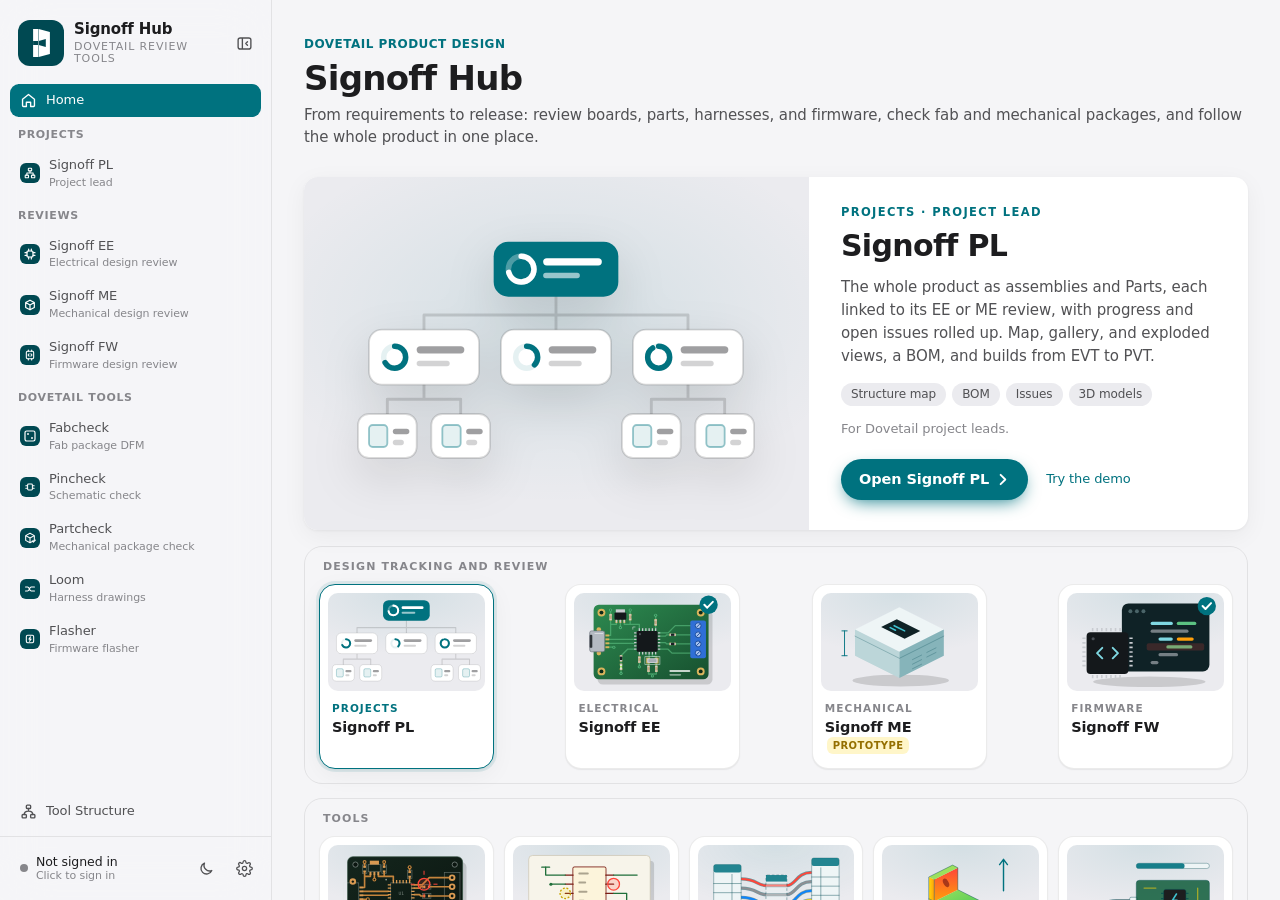
==== commit c08a474d: "Vendor the engine: block colors, rail sides, and the power tree's budget styles Copies Signoff EE's " ====
--- a/index.html
+++ b/index.html
@@ -11,12 +11,12 @@
 <link rel="icon" href="data:image/svg+xml,%3Csvg xmlns='http://www.w3.org/2000/svg' viewBox='0 0 32 32'%3E%3Crect width='32' height='32' rx='8' fill='%23004952'/%3E%3Csvg x='10' y='6' width='12' height='20' viewBox='0 0 59.21 98.68'%3E%3Cpath d='M0 0h18.19v41.88H0zM0 56.79h18.19v41.88H0zM18.2 41.89h1.59v14.91H18.2zM19.79 0v41.89l24.96-6.63v28.16L19.79 56.79v41.89l39.42-10.47V10.47z' fill='%23fff'/%3E%3C/svg%3E%3C/svg%3E">
 <!-- Home-screen app: the manifest's scope is the whole site, so the other tools open inside the app too. -->
 <link rel="manifest" href="manifest.webmanifest">
-<link rel="apple-touch-icon" href="assets/icons/apple-touch-icon.png?v=e4d43ae299c9">
+<link rel="apple-touch-icon" href="assets/icons/apple-touch-icon.png?v=b49314640789">
 <meta name="apple-mobile-web-app-title" content="Signoff">
-<link rel="stylesheet" href="assets/suite.css?v=e4d43ae299c9">
-<link rel="stylesheet" href="assets/hub.css?v=e4d43ae299c9">
-<link rel="stylesheet" href="assets/structure.css?v=e4d43ae299c9">
-<script src="assets/hub.js?v=e4d43ae299c9"></script>
+<link rel="stylesheet" href="assets/suite.css?v=b49314640789">
+<link rel="stylesheet" href="assets/hub.css?v=b49314640789">
+<link rel="stylesheet" href="assets/structure.css?v=b49314640789">
+<script src="assets/hub.js?v=b49314640789"></script>
 </head>
 <body>
 <div id="demo-banner" class="demo-banner" hidden>You’re exploring a demo of Dovetail Signoff, Dovetail’s design review tools. Every tool shows the same made-up product, a Smart Thermostat for Acme Climate, so you can follow it from one tool to the next. Nothing here is real project data.</div>
@@ -128,7 +128,7 @@
       <section class="picker" id="picker" aria-label="Signoff tools">
         <div class="pk-stage card" aria-live="polite">
           <article class="pk-panel" data-panel="pl">
-            <div class="pk-panel-art"><svg viewBox="0 0 240 150" aria-hidden="true"><use href="assets/tool-art.svg?v=e4d43ae299c9#art-pl"/></svg></div>
+            <div class="pk-panel-art"><svg viewBox="0 0 240 150" aria-hidden="true"><use href="assets/tool-art.svg?v=b49314640789#art-pl"/></svg></div>
             <div class="pk-panel-body">
               <div class="pk-eyebrow">Projects · Project lead</div>
               <h2 class="pk-title">Signoff PL</h2>
@@ -143,7 +143,7 @@
           </article>
           <!-- Check counts on the panels are hand-copied from Signoff EE's and ME's templates; update them when they change. -->
           <article class="pk-panel" data-panel="ee" hidden>
-            <div class="pk-panel-art"><svg viewBox="0 0 240 150" aria-hidden="true"><use href="assets/tool-art.svg?v=e4d43ae299c9#art-ee"/></svg></div>
+            <div class="pk-panel-art"><svg viewBox="0 0 240 150" aria-hidden="true"><use href="assets/tool-art.svg?v=b49314640789#art-ee"/></svg></div>
             <div class="pk-panel-body">
               <div class="pk-eyebrow">Reviews · Electrical</div>
               <h2 class="pk-title">Signoff EE</h2>
@@ -158,7 +158,7 @@
             </div>
           </article>
           <article class="pk-panel" data-panel="me" hidden>
-            <div class="pk-panel-art"><svg viewBox="0 0 240 150" aria-hidden="true"><use href="assets/tool-art.svg?v=e4d43ae299c9#art-me"/></svg></div>
+            <div class="pk-panel-art"><svg viewBox="0 0 240 150" aria-hidden="true"><use href="assets/tool-art.svg?v=b49314640789#art-me"/></svg></div>
             <div class="pk-panel-body">
               <div class="pk-eyebrow">Reviews · Mechanical</div>
               <h2 class="pk-title">Signoff ME <span class="pk-proto">Prototype</span></h2>
@@ -173,7 +173,7 @@
             </div>
           </article>
           <article class="pk-panel" data-panel="fw" hidden>
-            <div class="pk-panel-art"><svg viewBox="0 0 240 150" aria-hidden="true"><use href="assets/tool-art.svg?v=e4d43ae299c9#art-fw"/></svg></div>
+            <div class="pk-panel-art"><svg viewBox="0 0 240 150" aria-hidden="true"><use href="assets/tool-art.svg?v=b49314640789#art-fw"/></svg></div>
             <div class="pk-panel-body">
               <div class="pk-eyebrow">Reviews · Firmware</div>
               <h2 class="pk-title">Signoff FW</h2>
@@ -188,7 +188,7 @@
             </div>
           </article>
           <article class="pk-panel" data-panel="fabcheck" hidden>
-            <div class="pk-panel-art dark"><svg viewBox="0 0 240 150" aria-hidden="true"><use href="assets/tool-art.svg?v=e4d43ae299c9#art-fabcheck"/></svg></div>
+            <div class="pk-panel-art dark"><svg viewBox="0 0 240 150" aria-hidden="true"><use href="assets/tool-art.svg?v=b49314640789#art-fabcheck"/></svg></div>
             <div class="pk-panel-body">
               <div class="pk-eyebrow">Dovetail tools · Fabrication</div>
               <h2 class="pk-title">Fabcheck</h2>
@@ -204,7 +204,7 @@
             </div>
           </article>
           <article class="pk-panel" data-panel="pincheck" hidden>
-            <div class="pk-panel-art"><svg viewBox="0 0 240 150" aria-hidden="true"><use href="assets/tool-art.svg?v=e4d43ae299c9#art-pincheck"/></svg></div>
+            <div class="pk-panel-art"><svg viewBox="0 0 240 150" aria-hidden="true"><use href="assets/tool-art.svg?v=b49314640789#art-pincheck"/></svg></div>
             <div class="pk-panel-body">
               <div class="pk-eyebrow">Dovetail tools · Schematic</div>
               <h2 class="pk-title">Pincheck <span class="pk-proto">Prototype</span></h2>
@@ -219,7 +219,7 @@
             </div>
           </article>
           <article class="pk-panel" data-panel="partcheck" hidden>
-            <div class="pk-panel-art"><svg viewBox="0 0 240 150" aria-hidden="true"><use href="assets/tool-art.svg?v=e4d43ae299c9#art-partcheck"/></svg></div>
+            <div class="pk-panel-art"><svg viewBox="0 0 240 150" aria-hidden="true"><use href="assets/tool-art.svg?v=b49314640789#art-partcheck"/></svg></div>
             <div class="pk-panel-body">
               <div class="pk-eyebrow">Dovetail tools · Mechanical fabrication</div>
               <h2 class="pk-title">Partcheck <span class="pk-proto">Prototype</span></h2>
@@ -234,7 +234,7 @@
             </div>
           </article>
           <article class="pk-panel" data-panel="loom" hidden>
-            <div class="pk-panel-art"><svg viewBox="0 0 240 150" aria-hidden="true"><use href="assets/tool-art.svg?v=e4d43ae299c9#art-loom"/></svg></div>
+            <div class="pk-panel-art"><svg viewBox="0 0 240 150" aria-hidden="true"><use href="assets/tool-art.svg?v=b49314640789#art-loom"/></svg></div>
             <div class="pk-panel-body">
               <div class="pk-eyebrow">Dovetail tools · Harnesses</div>
               <h2 class="pk-title">Loom</h2>
@@ -248,7 +248,7 @@
             </div>
           </article>
           <article class="pk-panel" data-panel="flasher" hidden>
-            <div class="pk-panel-art"><svg viewBox="0 0 240 150" aria-hidden="true"><use href="assets/tool-art.svg?v=e4d43ae299c9#art-flasher"/></svg></div>
+            <div class="pk-panel-art"><svg viewBox="0 0 240 150" aria-hidden="true"><use href="assets/tool-art.svg?v=b49314640789#art-flasher"/></svg></div>
             <div class="pk-panel-body">
               <div class="pk-eyebrow">Dovetail tools · Firmware</div>
               <h2 class="pk-title">Flasher</h2>
@@ -268,22 +268,22 @@
             <h2 class="pk-group-title" id="pk-g-review">Design Tracking and Review</h2>
             <div class="pk-tiles">
             <a class="pk-tile" href="../signoff_pl/index.html" data-tool="pl" data-pick="pl">
-              <span class="pk-art"><svg viewBox="0 0 240 150" aria-hidden="true"><use href="assets/tool-art.svg?v=e4d43ae299c9#art-pl"/></svg></span>
+              <span class="pk-art"><svg viewBox="0 0 240 150" aria-hidden="true"><use href="assets/tool-art.svg?v=b49314640789#art-pl"/></svg></span>
               <span class="pk-cat">Projects</span>
               <span class="pk-name">Signoff PL</span>
             </a>
             <a class="pk-tile" href="../ee_design_review/index.html" data-tool="ee" data-pick="ee">
-              <span class="pk-art"><svg viewBox="0 0 240 150" aria-hidden="true"><use href="assets/tool-art.svg?v=e4d43ae299c9#art-ee"/></svg></span>
+              <span class="pk-art"><svg viewBox="0 0 240 150" aria-hidden="true"><use href="assets/tool-art.svg?v=b49314640789#art-ee"/></svg></span>
               <span class="pk-cat">Electrical</span>
               <span class="pk-name">Signoff EE</span>
             </a>
             <a class="pk-tile" href="../me_design_review/index.html" data-tool="me" data-pick="me">
-              <span class="pk-art"><svg viewBox="0 0 240 150" aria-hidden="true"><use href="assets/tool-art.svg?v=e4d43ae299c9#art-me"/></svg></span>
+              <span class="pk-art"><svg viewBox="0 0 240 150" aria-hidden="true"><use href="assets/tool-art.svg?v=b49314640789#art-me"/></svg></span>
               <span class="pk-cat">Mechanical</span>
               <span class="pk-name">Signoff ME <span class="pk-proto">Prototype</span></span>
             </a>
             <a class="pk-tile" href="../fw_design_review/index.html" data-tool="fw" data-pick="fw">
-              <span class="pk-art"><svg viewBox="0 0 240 150" aria-hidden="true"><use href="assets/tool-art.svg?v=e4d43ae299c9#art-fw"/></svg></span>
+              <span class="pk-art"><svg viewBox="0 0 240 150" aria-hidden="true"><use href="assets/tool-art.svg?v=b49314640789#art-fw"/></svg></span>
               <span class="pk-cat">Firmware</span>
               <span class="pk-name">Signoff FW</span>
             </a>
@@ -293,27 +293,27 @@
             <h2 class="pk-group-title" id="pk-g-tools">Tools</h2>
             <div class="pk-tiles">
             <a class="pk-tile" href="../pcb_dfm/index.html" data-tool="fabcheck" data-pick="fabcheck">
-              <span class="pk-art"><svg viewBox="0 0 240 150" aria-hidden="true"><use href="assets/tool-art.svg?v=e4d43ae299c9#art-fabcheck"/></svg></span>
+              <span class="pk-art"><svg viewBox="0 0 240 150" aria-hidden="true"><use href="assets/tool-art.svg?v=b49314640789#art-fabcheck"/></svg></span>
               <span class="pk-cat">Fabrication</span>
               <span class="pk-name">Fabcheck</span>
             </a>
             <a class="pk-tile" href="../pincheck/index.html" data-tool="pincheck" data-pick="pincheck">
-              <span class="pk-art"><svg viewBox="0 0 240 150" aria-hidden="true"><use href="assets/tool-art.svg?v=e4d43ae299c9#art-pincheck"/></svg></span>
+              <span class="pk-art"><svg viewBox="0 0 240 150" aria-hidden="true"><use href="assets/tool-art.svg?v=b49314640789#art-pincheck"/></svg></span>
               <span class="pk-cat">Schematic</span>
               <span class="pk-name">Pincheck <span class="pk-proto">Prototype</span></span>
             </a>
             <a class="pk-tile" href="../loom/index.html" data-tool="loom" data-pick="loom">
-              <span class="pk-art"><svg viewBox="0 0 240 150" aria-hidden="true"><use href="assets/tool-art.svg?v=e4d43ae299c9#art-loom"/></svg></span>
+              <span class="pk-art"><svg viewBox="0 0 240 150" aria-hidden="true"><use href="assets/tool-art.svg?v=b49314640789#art-loom"/></svg></span>
               <span class="pk-cat">Harnesses</span>
               <span class="pk-name">Loom</span>
             </a>
             <a class="pk-tile" href="../partcheck/index.html" data-tool="partcheck" data-pick="partcheck">
-              <span class="pk-art"><svg viewBox="0 0 240 150" aria-hidden="true"><use href="assets/tool-art.svg?v=e4d43ae299c9#art-partcheck"/></svg></span>
+              <span class="pk-art"><svg viewBox="0 0 240 150" aria-hidden="true"><use href="assets/tool-art.svg?v=b49314640789#art-partcheck"/></svg></span>
               <span class="pk-cat">Mechanical fabrication</span>
               <span class="pk-name">Partcheck <span class="pk-proto">Prototype</span></span>
             </a>
             <a class="pk-tile" href="../flasher/index.html" data-tool="flasher" data-pick="flasher">
-              <span class="pk-art"><svg viewBox="0 0 240 150" aria-hidden="true"><use href="assets/tool-art.svg?v=e4d43ae299c9#art-flasher"/></svg></span>
+              <span class="pk-art"><svg viewBox="0 0 240 150" aria-hidden="true"><use href="assets/tool-art.svg?v=b49314640789#art-flasher"/></svg></span>
               <span class="pk-cat">Firmware</span>
               <span class="pk-name">Flasher</span>
             </a>
@@ -480,14 +480,14 @@
   </main>
 </div>
 <script src="../signoff_pl/assets/demo-designs.js"></script>
-<script src="assets/structure.js?v=e4d43ae299c9"></script>
-<script src="assets/auth.js?v=e4d43ae299c9"></script>
-<script src="assets/sidefoot.js?v=e4d43ae299c9"></script>
-<script src="assets/people.js?v=e4d43ae299c9"></script>
-<script src="assets/tickets.js?v=e4d43ae299c9"></script>
+<script src="assets/structure.js?v=b49314640789"></script>
+<script src="assets/auth.js?v=b49314640789"></script>
+<script src="assets/sidefoot.js?v=b49314640789"></script>
+<script src="assets/people.js?v=b49314640789"></script>
+<script src="assets/tickets.js?v=b49314640789"></script>
 <!-- Invitations: signoff/assets/invites.js (one card for every GitHub invitation, private repos included). -->
-<script src="assets/invites.js?v=e4d43ae299c9"></script>
-<script src="assets/tour.js?v=e4d43ae299c9"></script>
-<script src="assets/mark.js?v=e4d43ae299c9"></script>
+<script src="assets/invites.js?v=b49314640789"></script>
+<script src="assets/tour.js?v=b49314640789"></script>
+<script src="assets/mark.js?v=b49314640789"></script>
 </body>
 </html>
--- a/assets/suite.css
+++ b/assets/suite.css
@@ -1244,6 +1244,8 @@
 .spec-lead-dot:hover .spec-lead-pt { r: 4; }
 .spec-node { cursor: pointer; }
 .spec-node rect { fill: var(--bg-elev); stroke: var(--hair-2); stroke-width: 1.2; }
+/* A block's own outline color (ticket 12); hover and selection still show the accent. */
+.spec-node[data-tint] > rect:first-of-type { stroke: var(--blk); stroke-width: 2.2; }
 .spec-node:hover rect:first-of-type { stroke: var(--accent); stroke-width: 1.8; }
 .spec-node.iface rect { stroke: var(--accent); stroke-dasharray: 5 3; }
 .spec-node .spec-node-dots { fill: url(#spec-dots); stroke: var(--warn); stroke-width: 1.4; stroke-dasharray: 3 3; }
@@ -1446,6 +1448,18 @@
 .spec-pt-head > span:not(.spacer) { font-size: 12.5px; color: var(--text-3); }
 .spec-pt-head .spacer { flex: 1; }
 .spec-pt-rail { font-size: 10.5px; font-weight: 600; fill: var(--text-2); font-variant-numeric: tabular-nums; pointer-events: none; }
+/* The Power tab draws the same tree with the budget on it (power.js; 2026-11-23). */
+.spec-pt-num { font-size: 10px; fill: var(--text-2); font-variant-numeric: tabular-nums; pointer-events: none; }
+.spec-pt-num.warn { fill: var(--text); font-weight: 600; }
+.spec-pt-num.bad { fill: var(--issue); font-weight: 700; }
+.spec-pt-foot { font-size: 10px; fill: var(--text-3); font-variant-numeric: tabular-nums; pointer-events: none; }
+.spec-pt-flag { fill: var(--issue); font-weight: 700; font-size: 12px; }
+.spec-pt-barbg { fill: var(--bg-sunk); stroke: var(--hair-2); stroke-width: 0.5; }
+.spec-pt-bar { fill: var(--accent); }
+.spec-pt-bar.warn { fill: var(--warn); }
+.spec-pt-bar.bad { fill: var(--issue); }
+.spec-pt-src { pointer-events: none; }
+.spec-pt-budget .pw-legend { margin-top: 8px; }
 .spec-pt-pin { fill: var(--bg-elev); stroke: var(--text-2); stroke-width: 1.2; pointer-events: none; }
 .spec-pt-pin.source { fill: var(--text-2); }
 .st-title { display: flex; align-items: center; flex-wrap: wrap; gap: 8px; margin-bottom: 12px; font-size: 13px; }
@@ -2012,3 +2026,16 @@
 .pw-issues li { display: flex; gap: 8px; align-items: baseline; }
 .pw-issues li.hit:hover > span:last-child { color: var(--accent); }
 @media (max-width: 600px) { .pw-hr-row { grid-template-columns: 80px minmax(0, 1fr) 90px; } }
+
+/* Scribe block panel: Name with the outline color wheel (ticket 12, 2026-11-23). */
+.spec-name-row { display: flex; gap: 8px; align-items: center; }
+.spec-name-row .input { flex: 1; min-width: 0; }
+.spec-color-btn { flex: none; width: 30px; height: 30px; border-radius: 50%; border: 1px solid var(--hair-2); padding: 3px; background: var(--bg-elev); cursor: pointer; display: grid; place-items: center; }
+.spec-color-btn span { width: 100%; height: 100%; border-radius: 50%; background: conic-gradient(#d64545, #e08a2c, #d4b100, #3f9a4a, #1f9e9a, #3a6fd8, #8a55c8, #d64545); }
+.spec-color-btn.set span { background: var(--blk); box-shadow: inset 0 0 0 2px var(--bg-elev); }
+.spec-color-btn:hover, .spec-color-btn[aria-expanded="true"] { border-color: var(--accent); }
+.spec-color-pop { display: flex; flex-wrap: wrap; gap: 6px; align-items: center; margin-top: 8px; }
+.spec-color-sw { width: 22px; height: 22px; border-radius: 50%; border: 2px solid var(--bg-elev); box-shadow: 0 0 0 1px var(--hair-2); background: var(--blk); cursor: pointer; padding: 0; }
+.spec-color-sw.on { box-shadow: 0 0 0 2px var(--text); }
+.spec-color-custom { position: relative; overflow: hidden; background: conic-gradient(#d64545, #e08a2c, #d4b100, #3f9a4a, #1f9e9a, #3a6fd8, #8a55c8, #d64545); }
+.spec-color-custom input { position: absolute; inset: 0; opacity: 0; width: 100%; height: 100%; cursor: pointer; border: 0; padding: 0; }
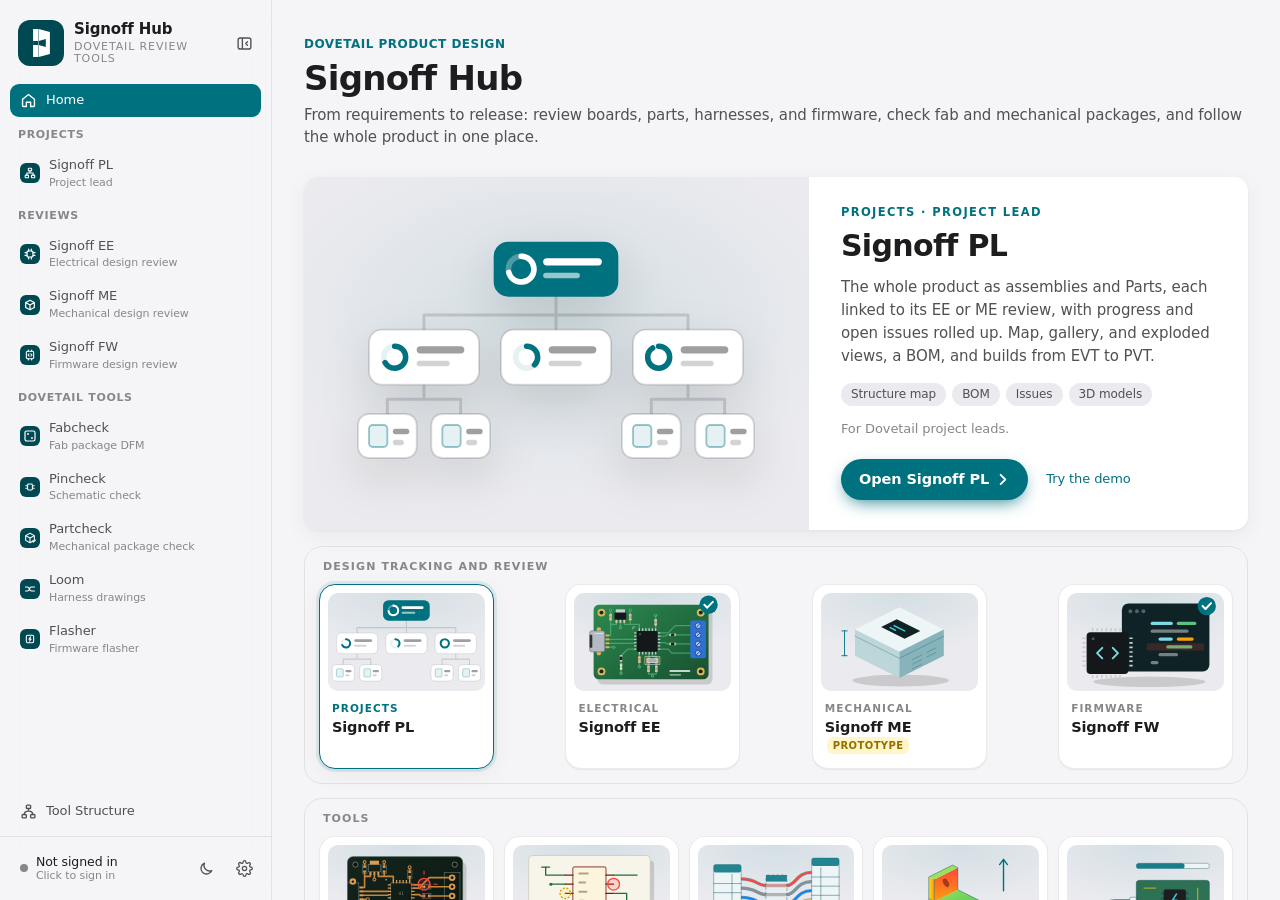
==== commit cb23852e: "Tool Maintenance: the onboarding guide for FTEs A sidebar link above Tool Structure, shown only to F" ====
--- a/index.html
+++ b/index.html
@@ -11,12 +11,12 @@
 <link rel="icon" href="data:image/svg+xml,%3Csvg xmlns='http://www.w3.org/2000/svg' viewBox='0 0 32 32'%3E%3Crect width='32' height='32' rx='8' fill='%23004952'/%3E%3Csvg x='10' y='6' width='12' height='20' viewBox='0 0 59.21 98.68'%3E%3Cpath d='M0 0h18.19v41.88H0zM0 56.79h18.19v41.88H0zM18.2 41.89h1.59v14.91H18.2zM19.79 0v41.89l24.96-6.63v28.16L19.79 56.79v41.89l39.42-10.47V10.47z' fill='%23fff'/%3E%3C/svg%3E%3C/svg%3E">
 <!-- Home-screen app: the manifest's scope is the whole site, so the other tools open inside the app too. -->
 <link rel="manifest" href="manifest.webmanifest">
-<link rel="apple-touch-icon" href="assets/icons/apple-touch-icon.png?v=b49314640789">
+<link rel="apple-touch-icon" href="assets/icons/apple-touch-icon.png?v=3606940d9681">
 <meta name="apple-mobile-web-app-title" content="Signoff">
-<link rel="stylesheet" href="assets/suite.css?v=b49314640789">
-<link rel="stylesheet" href="assets/hub.css?v=b49314640789">
-<link rel="stylesheet" href="assets/structure.css?v=b49314640789">
-<script src="assets/hub.js?v=b49314640789"></script>
+<link rel="stylesheet" href="assets/suite.css?v=3606940d9681">
+<link rel="stylesheet" href="assets/hub.css?v=3606940d9681">
+<link rel="stylesheet" href="assets/structure.css?v=3606940d9681">
+<script src="assets/hub.js?v=3606940d9681"></script>
 </head>
 <body>
 <div id="demo-banner" class="demo-banner" hidden>You’re exploring a demo of Dovetail Signoff, Dovetail’s design review tools. Every tool shows the same made-up product, a Smart Thermostat for Acme Climate, so you can follow it from one tool to the next. Nothing here is real project data.</div>
@@ -83,6 +83,10 @@
         </a>
       </div>
     </nav>
+    <a class="side-link" id="maint-link" href="#maintenance" title="Tool Maintenance: how to set up the tools and make a change (FTEs)" hidden>
+      <svg viewBox="0 0 20 20" fill="none" stroke="currentColor" stroke-width="1.6" stroke-linecap="round" stroke-linejoin="round"><path d="M12.6 3.2a4 4 0 0 0-4.9 5.1L3 13a1.8 1.8 0 0 0 2.5 2.5l4.7-4.7a4 4 0 0 0 5.1-4.9l-2.4 2.4-2.1-.6-.6-2.1z"/></svg>
+      Tool Maintenance
+    </a>
     <a class="side-link" id="structure-link" href="#structure" title="Tool Structure: how the Signoff tools pass data to each other">
       <svg viewBox="0 0 20 20" fill="none" stroke="currentColor" stroke-width="1.6" stroke-linecap="round" stroke-linejoin="round"><rect x="7.5" y="2.5" width="5" height="4" rx="1"/><rect x="2.5" y="13.5" width="5" height="4" rx="1"/><rect x="12.5" y="13.5" width="5" height="4" rx="1"/><path d="M10 6.5v3M5 13.5c0-2.5 2-4 5-4s5 1.5 5 4"/></svg>
       Tool Structure
@@ -128,7 +132,7 @@
       <section class="picker" id="picker" aria-label="Signoff tools">
         <div class="pk-stage card" aria-live="polite">
           <article class="pk-panel" data-panel="pl">
-            <div class="pk-panel-art"><svg viewBox="0 0 240 150" aria-hidden="true"><use href="assets/tool-art.svg?v=b49314640789#art-pl"/></svg></div>
+            <div class="pk-panel-art"><svg viewBox="0 0 240 150" aria-hidden="true"><use href="assets/tool-art.svg?v=3606940d9681#art-pl"/></svg></div>
             <div class="pk-panel-body">
               <div class="pk-eyebrow">Projects · Project lead</div>
               <h2 class="pk-title">Signoff PL</h2>
@@ -143,7 +147,7 @@
           </article>
           <!-- Check counts on the panels are hand-copied from Signoff EE's and ME's templates; update them when they change. -->
           <article class="pk-panel" data-panel="ee" hidden>
-            <div class="pk-panel-art"><svg viewBox="0 0 240 150" aria-hidden="true"><use href="assets/tool-art.svg?v=b49314640789#art-ee"/></svg></div>
+            <div class="pk-panel-art"><svg viewBox="0 0 240 150" aria-hidden="true"><use href="assets/tool-art.svg?v=3606940d9681#art-ee"/></svg></div>
             <div class="pk-panel-body">
               <div class="pk-eyebrow">Reviews · Electrical</div>
               <h2 class="pk-title">Signoff EE</h2>
@@ -158,7 +162,7 @@
             </div>
           </article>
           <article class="pk-panel" data-panel="me" hidden>
-            <div class="pk-panel-art"><svg viewBox="0 0 240 150" aria-hidden="true"><use href="assets/tool-art.svg?v=b49314640789#art-me"/></svg></div>
+            <div class="pk-panel-art"><svg viewBox="0 0 240 150" aria-hidden="true"><use href="assets/tool-art.svg?v=3606940d9681#art-me"/></svg></div>
             <div class="pk-panel-body">
               <div class="pk-eyebrow">Reviews · Mechanical</div>
               <h2 class="pk-title">Signoff ME <span class="pk-proto">Prototype</span></h2>
@@ -173,7 +177,7 @@
             </div>
           </article>
           <article class="pk-panel" data-panel="fw" hidden>
-            <div class="pk-panel-art"><svg viewBox="0 0 240 150" aria-hidden="true"><use href="assets/tool-art.svg?v=b49314640789#art-fw"/></svg></div>
+            <div class="pk-panel-art"><svg viewBox="0 0 240 150" aria-hidden="true"><use href="assets/tool-art.svg?v=3606940d9681#art-fw"/></svg></div>
             <div class="pk-panel-body">
               <div class="pk-eyebrow">Reviews · Firmware</div>
               <h2 class="pk-title">Signoff FW</h2>
@@ -188,7 +192,7 @@
             </div>
           </article>
           <article class="pk-panel" data-panel="fabcheck" hidden>
-            <div class="pk-panel-art dark"><svg viewBox="0 0 240 150" aria-hidden="true"><use href="assets/tool-art.svg?v=b49314640789#art-fabcheck"/></svg></div>
+            <div class="pk-panel-art dark"><svg viewBox="0 0 240 150" aria-hidden="true"><use href="assets/tool-art.svg?v=3606940d9681#art-fabcheck"/></svg></div>
             <div class="pk-panel-body">
               <div class="pk-eyebrow">Dovetail tools · Fabrication</div>
               <h2 class="pk-title">Fabcheck</h2>
@@ -204,7 +208,7 @@
             </div>
           </article>
           <article class="pk-panel" data-panel="pincheck" hidden>
-            <div class="pk-panel-art"><svg viewBox="0 0 240 150" aria-hidden="true"><use href="assets/tool-art.svg?v=b49314640789#art-pincheck"/></svg></div>
+            <div class="pk-panel-art"><svg viewBox="0 0 240 150" aria-hidden="true"><use href="assets/tool-art.svg?v=3606940d9681#art-pincheck"/></svg></div>
             <div class="pk-panel-body">
               <div class="pk-eyebrow">Dovetail tools · Schematic</div>
               <h2 class="pk-title">Pincheck <span class="pk-proto">Prototype</span></h2>
@@ -219,7 +223,7 @@
             </div>
           </article>
           <article class="pk-panel" data-panel="partcheck" hidden>
-            <div class="pk-panel-art"><svg viewBox="0 0 240 150" aria-hidden="true"><use href="assets/tool-art.svg?v=b49314640789#art-partcheck"/></svg></div>
+            <div class="pk-panel-art"><svg viewBox="0 0 240 150" aria-hidden="true"><use href="assets/tool-art.svg?v=3606940d9681#art-partcheck"/></svg></div>
             <div class="pk-panel-body">
               <div class="pk-eyebrow">Dovetail tools · Mechanical fabrication</div>
               <h2 class="pk-title">Partcheck <span class="pk-proto">Prototype</span></h2>
@@ -234,7 +238,7 @@
             </div>
           </article>
           <article class="pk-panel" data-panel="loom" hidden>
-            <div class="pk-panel-art"><svg viewBox="0 0 240 150" aria-hidden="true"><use href="assets/tool-art.svg?v=b49314640789#art-loom"/></svg></div>
+            <div class="pk-panel-art"><svg viewBox="0 0 240 150" aria-hidden="true"><use href="assets/tool-art.svg?v=3606940d9681#art-loom"/></svg></div>
             <div class="pk-panel-body">
               <div class="pk-eyebrow">Dovetail tools · Harnesses</div>
               <h2 class="pk-title">Loom</h2>
@@ -248,7 +252,7 @@
             </div>
           </article>
           <article class="pk-panel" data-panel="flasher" hidden>
-            <div class="pk-panel-art"><svg viewBox="0 0 240 150" aria-hidden="true"><use href="assets/tool-art.svg?v=b49314640789#art-flasher"/></svg></div>
+            <div class="pk-panel-art"><svg viewBox="0 0 240 150" aria-hidden="true"><use href="assets/tool-art.svg?v=3606940d9681#art-flasher"/></svg></div>
             <div class="pk-panel-body">
               <div class="pk-eyebrow">Dovetail tools · Firmware</div>
               <h2 class="pk-title">Flasher</h2>
@@ -268,22 +272,22 @@
             <h2 class="pk-group-title" id="pk-g-review">Design Tracking and Review</h2>
             <div class="pk-tiles">
             <a class="pk-tile" href="../signoff_pl/index.html" data-tool="pl" data-pick="pl">
-              <span class="pk-art"><svg viewBox="0 0 240 150" aria-hidden="true"><use href="assets/tool-art.svg?v=b49314640789#art-pl"/></svg></span>
+              <span class="pk-art"><svg viewBox="0 0 240 150" aria-hidden="true"><use href="assets/tool-art.svg?v=3606940d9681#art-pl"/></svg></span>
               <span class="pk-cat">Projects</span>
               <span class="pk-name">Signoff PL</span>
             </a>
             <a class="pk-tile" href="../ee_design_review/index.html" data-tool="ee" data-pick="ee">
-              <span class="pk-art"><svg viewBox="0 0 240 150" aria-hidden="true"><use href="assets/tool-art.svg?v=b49314640789#art-ee"/></svg></span>
+              <span class="pk-art"><svg viewBox="0 0 240 150" aria-hidden="true"><use href="assets/tool-art.svg?v=3606940d9681#art-ee"/></svg></span>
               <span class="pk-cat">Electrical</span>
               <span class="pk-name">Signoff EE</span>
             </a>
             <a class="pk-tile" href="../me_design_review/index.html" data-tool="me" data-pick="me">
-              <span class="pk-art"><svg viewBox="0 0 240 150" aria-hidden="true"><use href="assets/tool-art.svg?v=b49314640789#art-me"/></svg></span>
+              <span class="pk-art"><svg viewBox="0 0 240 150" aria-hidden="true"><use href="assets/tool-art.svg?v=3606940d9681#art-me"/></svg></span>
               <span class="pk-cat">Mechanical</span>
               <span class="pk-name">Signoff ME <span class="pk-proto">Prototype</span></span>
             </a>
             <a class="pk-tile" href="../fw_design_review/index.html" data-tool="fw" data-pick="fw">
-              <span class="pk-art"><svg viewBox="0 0 240 150" aria-hidden="true"><use href="assets/tool-art.svg?v=b49314640789#art-fw"/></svg></span>
+              <span class="pk-art"><svg viewBox="0 0 240 150" aria-hidden="true"><use href="assets/tool-art.svg?v=3606940d9681#art-fw"/></svg></span>
               <span class="pk-cat">Firmware</span>
               <span class="pk-name">Signoff FW</span>
             </a>
@@ -293,27 +297,27 @@
             <h2 class="pk-group-title" id="pk-g-tools">Tools</h2>
             <div class="pk-tiles">
             <a class="pk-tile" href="../pcb_dfm/index.html" data-tool="fabcheck" data-pick="fabcheck">
-              <span class="pk-art"><svg viewBox="0 0 240 150" aria-hidden="true"><use href="assets/tool-art.svg?v=b49314640789#art-fabcheck"/></svg></span>
+              <span class="pk-art"><svg viewBox="0 0 240 150" aria-hidden="true"><use href="assets/tool-art.svg?v=3606940d9681#art-fabcheck"/></svg></span>
               <span class="pk-cat">Fabrication</span>
               <span class="pk-name">Fabcheck</span>
             </a>
             <a class="pk-tile" href="../pincheck/index.html" data-tool="pincheck" data-pick="pincheck">
-              <span class="pk-art"><svg viewBox="0 0 240 150" aria-hidden="true"><use href="assets/tool-art.svg?v=b49314640789#art-pincheck"/></svg></span>
+              <span class="pk-art"><svg viewBox="0 0 240 150" aria-hidden="true"><use href="assets/tool-art.svg?v=3606940d9681#art-pincheck"/></svg></span>
               <span class="pk-cat">Schematic</span>
               <span class="pk-name">Pincheck <span class="pk-proto">Prototype</span></span>
             </a>
             <a class="pk-tile" href="../loom/index.html" data-tool="loom" data-pick="loom">
-              <span class="pk-art"><svg viewBox="0 0 240 150" aria-hidden="true"><use href="assets/tool-art.svg?v=b49314640789#art-loom"/></svg></span>
+              <span class="pk-art"><svg viewBox="0 0 240 150" aria-hidden="true"><use href="assets/tool-art.svg?v=3606940d9681#art-loom"/></svg></span>
               <span class="pk-cat">Harnesses</span>
               <span class="pk-name">Loom</span>
             </a>
             <a class="pk-tile" href="../partcheck/index.html" data-tool="partcheck" data-pick="partcheck">
-              <span class="pk-art"><svg viewBox="0 0 240 150" aria-hidden="true"><use href="assets/tool-art.svg?v=b49314640789#art-partcheck"/></svg></span>
+              <span class="pk-art"><svg viewBox="0 0 240 150" aria-hidden="true"><use href="assets/tool-art.svg?v=3606940d9681#art-partcheck"/></svg></span>
               <span class="pk-cat">Mechanical fabrication</span>
               <span class="pk-name">Partcheck <span class="pk-proto">Prototype</span></span>
             </a>
             <a class="pk-tile" href="../flasher/index.html" data-tool="flasher" data-pick="flasher">
-              <span class="pk-art"><svg viewBox="0 0 240 150" aria-hidden="true"><use href="assets/tool-art.svg?v=b49314640789#art-flasher"/></svg></span>
+              <span class="pk-art"><svg viewBox="0 0 240 150" aria-hidden="true"><use href="assets/tool-art.svg?v=3606940d9681#art-flasher"/></svg></span>
               <span class="pk-cat">Firmware</span>
               <span class="pk-name">Flasher</span>
             </a>
@@ -468,6 +472,15 @@
       <div class="page-foot">Dovetail Product Design</div>
     </div>
 
+    <!-- Tool Maintenance (sidebar, above Tool Structure, FTEs only; index.html#maintenance): the onboarding
+         guide from the private signoff_suite repo, read with the visitor's sign-in by assets/maintenance.js. -->
+    <div class="page page-maint" id="maint-page" hidden>
+      <div class="eyebrow">Dovetail Signoff</div>
+      <h1 class="page-title">Tool Maintenance</h1>
+      <div class="page-sub">How to set up the tools on your machine and make a change. Every change goes on a branch and is merged by Chris.</div>
+      <div class="maint-root"></div>
+    </div>
+
     <!-- Tool Structure (sidebar, above People & access; index.html#structure): how the tools pass data to
          each other, drawn by assets/structure.js over the made-up thermostat demo. hub.js shows it in place
          of the picker and mounts it the first time. -->
@@ -480,14 +493,15 @@
   </main>
 </div>
 <script src="../signoff_pl/assets/demo-designs.js"></script>
-<script src="assets/structure.js?v=b49314640789"></script>
-<script src="assets/auth.js?v=b49314640789"></script>
-<script src="assets/sidefoot.js?v=b49314640789"></script>
-<script src="assets/people.js?v=b49314640789"></script>
-<script src="assets/tickets.js?v=b49314640789"></script>
+<script src="assets/structure.js?v=3606940d9681"></script>
+<script src="assets/maintenance.js?v=3606940d9681"></script>
+<script src="assets/auth.js?v=3606940d9681"></script>
+<script src="assets/sidefoot.js?v=3606940d9681"></script>
+<script src="assets/people.js?v=3606940d9681"></script>
+<script src="assets/tickets.js?v=3606940d9681"></script>
 <!-- Invitations: signoff/assets/invites.js (one card for every GitHub invitation, private repos included). -->
-<script src="assets/invites.js?v=b49314640789"></script>
-<script src="assets/tour.js?v=b49314640789"></script>
-<script src="assets/mark.js?v=b49314640789"></script>
+<script src="assets/invites.js?v=3606940d9681"></script>
+<script src="assets/tour.js?v=3606940d9681"></script>
+<script src="assets/mark.js?v=3606940d9681"></script>
 </body>
 </html>
--- a/assets/hub.css
+++ b/assets/hub.css
@@ -197,3 +197,31 @@
 /* Tool Structure (index.html#structure) fills the window's width (Chris). */
 .page-structure { max-width: none; }
 .page-structure .page-sub { margin-bottom: 18px; }
+
+/* Tool Maintenance (#maintenance, FTEs only): the onboarding guide from signoff_suite (assets/maintenance.js). */
+.page-maint .page-sub { margin-bottom: 18px; }
+.mt-loading { color: var(--text-3); padding: 24px 0; }
+.mt-note { background: var(--bg-elev); border: 1px solid var(--hair); border-radius: var(--radius); padding: 18px 20px; max-width: 72ch; }
+.mt-note p { margin: 6px 0 0; color: var(--text-2); }
+.mt-guide { max-width: 80ch; font-size: 14.5px; line-height: 1.6; color: var(--text); }
+.mt-guide h2 { font-family: var(--display); font-size: 24px; letter-spacing: -0.02em; margin: 8px 0 12px; }
+.mt-guide h3 { font-family: var(--display); font-size: 19px; letter-spacing: -0.015em; margin: 30px 0 10px; }
+.mt-guide h4 { font-size: 15.5px; margin: 22px 0 8px; }
+.mt-guide p { margin: 0 0 12px; color: var(--text-2); }
+.mt-guide li { margin: 4px 0; color: var(--text-2); }
+.mt-guide li > p { margin: 0 0 6px; }
+.mt-guide ul, .mt-guide ol { margin: 0 0 12px; padding-left: 22px; }
+.mt-guide b { color: var(--text); }
+.mt-guide hr { border: 0; border-top: 1px solid var(--hair); margin: 28px 0; }
+.mt-guide code { font-family: var(--mono); font-size: 0.9em; background: var(--bg-sunk); border-radius: 4px; padding: 1px 4px; }
+.mt-guide pre { background: var(--bg-sunk); border: 1px solid var(--hair); border-radius: var(--radius-sm); padding: 12px 14px; margin: 0; overflow-x: auto; }
+.mt-guide pre code { background: none; padding: 0; font-size: 13px; }
+.mt-guide blockquote { margin: 0; padding: 12px 16px; border-left: 3px solid var(--accent); background: var(--accent-soft); border-radius: var(--radius-sm); }
+.mt-guide blockquote p, .mt-guide blockquote li { color: var(--text); }
+.mt-guide blockquote > :last-child { margin-bottom: 0; }
+.mt-guide a { color: var(--accent); }
+.mt-copyable { position: relative; margin: 0 0 14px; }
+.mt-copy { position: absolute; top: 8px; right: 8px; padding: 3px 10px; font-size: 12px; opacity: 0.85; }
+.mt-copyable:hover .mt-copy { opacity: 1; }
+.mt-copyable pre, .mt-copyable blockquote { padding-right: 76px; }
+.mt-source { margin-top: 28px; color: var(--text-3); font-size: 13px; }
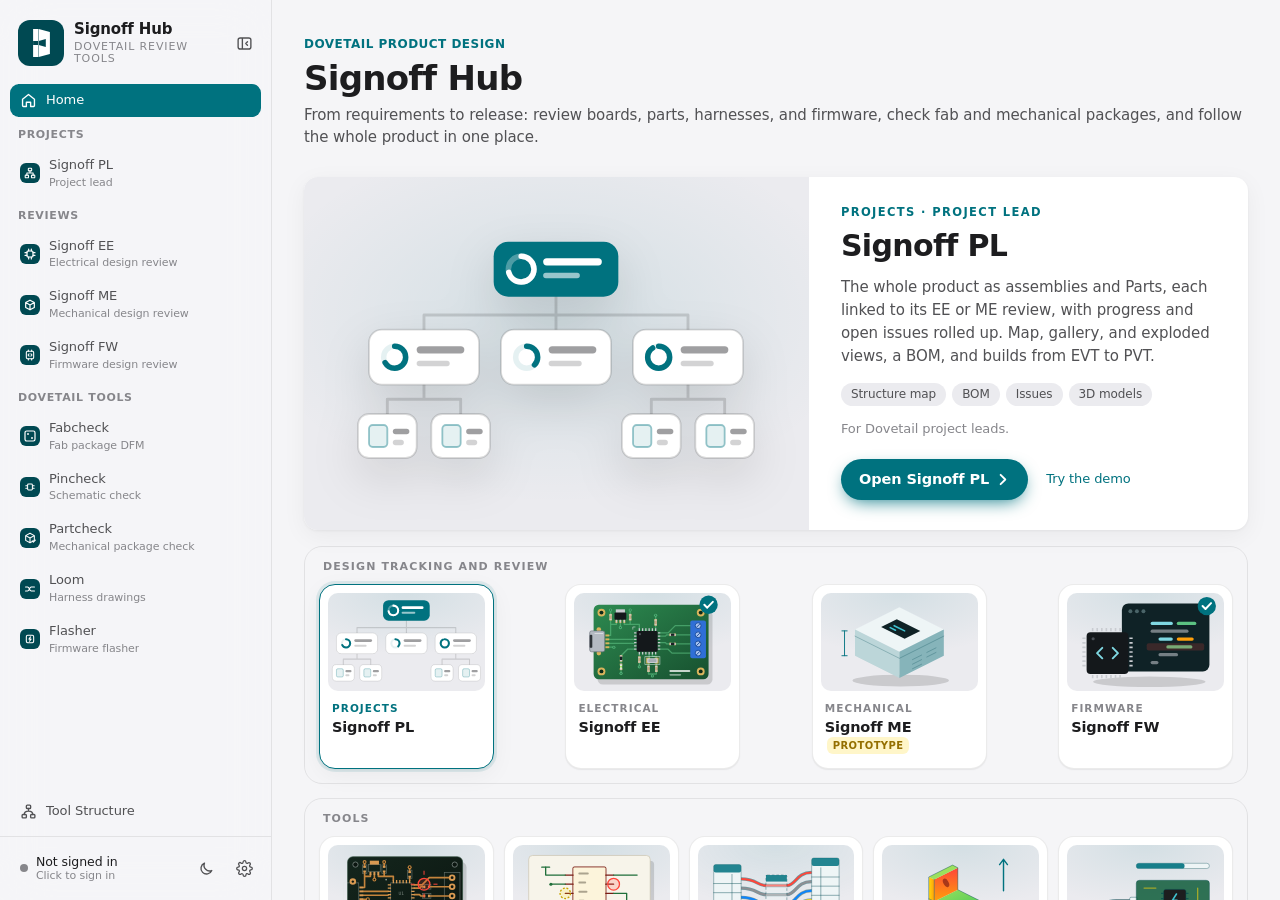
==== commit 5cbc1fab: "Vendor the engine from Signoff EE: battery inputs in the power budget model.js reads "battery" as a " ====
--- a/index.html
+++ b/index.html
@@ -11,12 +11,12 @@
 <link rel="icon" href="data:image/svg+xml,%3Csvg xmlns='http://www.w3.org/2000/svg' viewBox='0 0 32 32'%3E%3Crect width='32' height='32' rx='8' fill='%23004952'/%3E%3Csvg x='10' y='6' width='12' height='20' viewBox='0 0 59.21 98.68'%3E%3Cpath d='M0 0h18.19v41.88H0zM0 56.79h18.19v41.88H0zM18.2 41.89h1.59v14.91H18.2zM19.79 0v41.89l24.96-6.63v28.16L19.79 56.79v41.89l39.42-10.47V10.47z' fill='%23fff'/%3E%3C/svg%3E%3C/svg%3E">
 <!-- Home-screen app: the manifest's scope is the whole site, so the other tools open inside the app too. -->
 <link rel="manifest" href="manifest.webmanifest">
-<link rel="apple-touch-icon" href="assets/icons/apple-touch-icon.png?v=3606940d9681">
+<link rel="apple-touch-icon" href="assets/icons/apple-touch-icon.png?v=ccb2a039a6b0">
 <meta name="apple-mobile-web-app-title" content="Signoff">
-<link rel="stylesheet" href="assets/suite.css?v=3606940d9681">
-<link rel="stylesheet" href="assets/hub.css?v=3606940d9681">
-<link rel="stylesheet" href="assets/structure.css?v=3606940d9681">
-<script src="assets/hub.js?v=3606940d9681"></script>
+<link rel="stylesheet" href="assets/suite.css?v=ccb2a039a6b0">
+<link rel="stylesheet" href="assets/hub.css?v=ccb2a039a6b0">
+<link rel="stylesheet" href="assets/structure.css?v=ccb2a039a6b0">
+<script src="assets/hub.js?v=ccb2a039a6b0"></script>
 </head>
 <body>
 <div id="demo-banner" class="demo-banner" hidden>You’re exploring a demo of Dovetail Signoff, Dovetail’s design review tools. Every tool shows the same made-up product, a Smart Thermostat for Acme Climate, so you can follow it from one tool to the next. Nothing here is real project data.</div>
@@ -132,7 +132,7 @@
       <section class="picker" id="picker" aria-label="Signoff tools">
         <div class="pk-stage card" aria-live="polite">
           <article class="pk-panel" data-panel="pl">
-            <div class="pk-panel-art"><svg viewBox="0 0 240 150" aria-hidden="true"><use href="assets/tool-art.svg?v=3606940d9681#art-pl"/></svg></div>
+            <div class="pk-panel-art"><svg viewBox="0 0 240 150" aria-hidden="true"><use href="assets/tool-art.svg?v=ccb2a039a6b0#art-pl"/></svg></div>
             <div class="pk-panel-body">
               <div class="pk-eyebrow">Projects · Project lead</div>
               <h2 class="pk-title">Signoff PL</h2>
@@ -147,7 +147,7 @@
           </article>
           <!-- Check counts on the panels are hand-copied from Signoff EE's and ME's templates; update them when they change. -->
           <article class="pk-panel" data-panel="ee" hidden>
-            <div class="pk-panel-art"><svg viewBox="0 0 240 150" aria-hidden="true"><use href="assets/tool-art.svg?v=3606940d9681#art-ee"/></svg></div>
+            <div class="pk-panel-art"><svg viewBox="0 0 240 150" aria-hidden="true"><use href="assets/tool-art.svg?v=ccb2a039a6b0#art-ee"/></svg></div>
             <div class="pk-panel-body">
               <div class="pk-eyebrow">Reviews · Electrical</div>
               <h2 class="pk-title">Signoff EE</h2>
@@ -162,7 +162,7 @@
             </div>
           </article>
           <article class="pk-panel" data-panel="me" hidden>
-            <div class="pk-panel-art"><svg viewBox="0 0 240 150" aria-hidden="true"><use href="assets/tool-art.svg?v=3606940d9681#art-me"/></svg></div>
+            <div class="pk-panel-art"><svg viewBox="0 0 240 150" aria-hidden="true"><use href="assets/tool-art.svg?v=ccb2a039a6b0#art-me"/></svg></div>
             <div class="pk-panel-body">
               <div class="pk-eyebrow">Reviews · Mechanical</div>
               <h2 class="pk-title">Signoff ME <span class="pk-proto">Prototype</span></h2>
@@ -177,7 +177,7 @@
             </div>
           </article>
           <article class="pk-panel" data-panel="fw" hidden>
-            <div class="pk-panel-art"><svg viewBox="0 0 240 150" aria-hidden="true"><use href="assets/tool-art.svg?v=3606940d9681#art-fw"/></svg></div>
+            <div class="pk-panel-art"><svg viewBox="0 0 240 150" aria-hidden="true"><use href="assets/tool-art.svg?v=ccb2a039a6b0#art-fw"/></svg></div>
             <div class="pk-panel-body">
               <div class="pk-eyebrow">Reviews · Firmware</div>
               <h2 class="pk-title">Signoff FW</h2>
@@ -192,7 +192,7 @@
             </div>
           </article>
           <article class="pk-panel" data-panel="fabcheck" hidden>
-            <div class="pk-panel-art dark"><svg viewBox="0 0 240 150" aria-hidden="true"><use href="assets/tool-art.svg?v=3606940d9681#art-fabcheck"/></svg></div>
+            <div class="pk-panel-art dark"><svg viewBox="0 0 240 150" aria-hidden="true"><use href="assets/tool-art.svg?v=ccb2a039a6b0#art-fabcheck"/></svg></div>
             <div class="pk-panel-body">
               <div class="pk-eyebrow">Dovetail tools · Fabrication</div>
               <h2 class="pk-title">Fabcheck</h2>
@@ -208,7 +208,7 @@
             </div>
           </article>
           <article class="pk-panel" data-panel="pincheck" hidden>
-            <div class="pk-panel-art"><svg viewBox="0 0 240 150" aria-hidden="true"><use href="assets/tool-art.svg?v=3606940d9681#art-pincheck"/></svg></div>
+            <div class="pk-panel-art"><svg viewBox="0 0 240 150" aria-hidden="true"><use href="assets/tool-art.svg?v=ccb2a039a6b0#art-pincheck"/></svg></div>
             <div class="pk-panel-body">
               <div class="pk-eyebrow">Dovetail tools · Schematic</div>
               <h2 class="pk-title">Pincheck <span class="pk-proto">Prototype</span></h2>
@@ -223,7 +223,7 @@
             </div>
           </article>
           <article class="pk-panel" data-panel="partcheck" hidden>
-            <div class="pk-panel-art"><svg viewBox="0 0 240 150" aria-hidden="true"><use href="assets/tool-art.svg?v=3606940d9681#art-partcheck"/></svg></div>
+            <div class="pk-panel-art"><svg viewBox="0 0 240 150" aria-hidden="true"><use href="assets/tool-art.svg?v=ccb2a039a6b0#art-partcheck"/></svg></div>
             <div class="pk-panel-body">
               <div class="pk-eyebrow">Dovetail tools · Mechanical fabrication</div>
               <h2 class="pk-title">Partcheck <span class="pk-proto">Prototype</span></h2>
@@ -238,7 +238,7 @@
             </div>
           </article>
           <article class="pk-panel" data-panel="loom" hidden>
-            <div class="pk-panel-art"><svg viewBox="0 0 240 150" aria-hidden="true"><use href="assets/tool-art.svg?v=3606940d9681#art-loom"/></svg></div>
+            <div class="pk-panel-art"><svg viewBox="0 0 240 150" aria-hidden="true"><use href="assets/tool-art.svg?v=ccb2a039a6b0#art-loom"/></svg></div>
             <div class="pk-panel-body">
               <div class="pk-eyebrow">Dovetail tools · Harnesses</div>
               <h2 class="pk-title">Loom</h2>
@@ -252,7 +252,7 @@
             </div>
           </article>
           <article class="pk-panel" data-panel="flasher" hidden>
-            <div class="pk-panel-art"><svg viewBox="0 0 240 150" aria-hidden="true"><use href="assets/tool-art.svg?v=3606940d9681#art-flasher"/></svg></div>
+            <div class="pk-panel-art"><svg viewBox="0 0 240 150" aria-hidden="true"><use href="assets/tool-art.svg?v=ccb2a039a6b0#art-flasher"/></svg></div>
             <div class="pk-panel-body">
               <div class="pk-eyebrow">Dovetail tools · Firmware</div>
               <h2 class="pk-title">Flasher</h2>
@@ -272,22 +272,22 @@
             <h2 class="pk-group-title" id="pk-g-review">Design Tracking and Review</h2>
             <div class="pk-tiles">
             <a class="pk-tile" href="../signoff_pl/index.html" data-tool="pl" data-pick="pl">
-              <span class="pk-art"><svg viewBox="0 0 240 150" aria-hidden="true"><use href="assets/tool-art.svg?v=3606940d9681#art-pl"/></svg></span>
+              <span class="pk-art"><svg viewBox="0 0 240 150" aria-hidden="true"><use href="assets/tool-art.svg?v=ccb2a039a6b0#art-pl"/></svg></span>
               <span class="pk-cat">Projects</span>
               <span class="pk-name">Signoff PL</span>
             </a>
             <a class="pk-tile" href="../ee_design_review/index.html" data-tool="ee" data-pick="ee">
-              <span class="pk-art"><svg viewBox="0 0 240 150" aria-hidden="true"><use href="assets/tool-art.svg?v=3606940d9681#art-ee"/></svg></span>
+              <span class="pk-art"><svg viewBox="0 0 240 150" aria-hidden="true"><use href="assets/tool-art.svg?v=ccb2a039a6b0#art-ee"/></svg></span>
               <span class="pk-cat">Electrical</span>
               <span class="pk-name">Signoff EE</span>
             </a>
             <a class="pk-tile" href="../me_design_review/index.html" data-tool="me" data-pick="me">
-              <span class="pk-art"><svg viewBox="0 0 240 150" aria-hidden="true"><use href="assets/tool-art.svg?v=3606940d9681#art-me"/></svg></span>
+              <span class="pk-art"><svg viewBox="0 0 240 150" aria-hidden="true"><use href="assets/tool-art.svg?v=ccb2a039a6b0#art-me"/></svg></span>
               <span class="pk-cat">Mechanical</span>
               <span class="pk-name">Signoff ME <span class="pk-proto">Prototype</span></span>
             </a>
             <a class="pk-tile" href="../fw_design_review/index.html" data-tool="fw" data-pick="fw">
-              <span class="pk-art"><svg viewBox="0 0 240 150" aria-hidden="true"><use href="assets/tool-art.svg?v=3606940d9681#art-fw"/></svg></span>
+              <span class="pk-art"><svg viewBox="0 0 240 150" aria-hidden="true"><use href="assets/tool-art.svg?v=ccb2a039a6b0#art-fw"/></svg></span>
               <span class="pk-cat">Firmware</span>
               <span class="pk-name">Signoff FW</span>
             </a>
@@ -297,27 +297,27 @@
             <h2 class="pk-group-title" id="pk-g-tools">Tools</h2>
             <div class="pk-tiles">
             <a class="pk-tile" href="../pcb_dfm/index.html" data-tool="fabcheck" data-pick="fabcheck">
-              <span class="pk-art"><svg viewBox="0 0 240 150" aria-hidden="true"><use href="assets/tool-art.svg?v=3606940d9681#art-fabcheck"/></svg></span>
+              <span class="pk-art"><svg viewBox="0 0 240 150" aria-hidden="true"><use href="assets/tool-art.svg?v=ccb2a039a6b0#art-fabcheck"/></svg></span>
               <span class="pk-cat">Fabrication</span>
               <span class="pk-name">Fabcheck</span>
             </a>
             <a class="pk-tile" href="../pincheck/index.html" data-tool="pincheck" data-pick="pincheck">
-              <span class="pk-art"><svg viewBox="0 0 240 150" aria-hidden="true"><use href="assets/tool-art.svg?v=3606940d9681#art-pincheck"/></svg></span>
+              <span class="pk-art"><svg viewBox="0 0 240 150" aria-hidden="true"><use href="assets/tool-art.svg?v=ccb2a039a6b0#art-pincheck"/></svg></span>
               <span class="pk-cat">Schematic</span>
               <span class="pk-name">Pincheck <span class="pk-proto">Prototype</span></span>
             </a>
             <a class="pk-tile" href="../loom/index.html" data-tool="loom" data-pick="loom">
-              <span class="pk-art"><svg viewBox="0 0 240 150" aria-hidden="true"><use href="assets/tool-art.svg?v=3606940d9681#art-loom"/></svg></span>
+              <span class="pk-art"><svg viewBox="0 0 240 150" aria-hidden="true"><use href="assets/tool-art.svg?v=ccb2a039a6b0#art-loom"/></svg></span>
               <span class="pk-cat">Harnesses</span>
               <span class="pk-name">Loom</span>
             </a>
             <a class="pk-tile" href="../partcheck/index.html" data-tool="partcheck" data-pick="partcheck">
-              <span class="pk-art"><svg viewBox="0 0 240 150" aria-hidden="true"><use href="assets/tool-art.svg?v=3606940d9681#art-partcheck"/></svg></span>
+              <span class="pk-art"><svg viewBox="0 0 240 150" aria-hidden="true"><use href="assets/tool-art.svg?v=ccb2a039a6b0#art-partcheck"/></svg></span>
               <span class="pk-cat">Mechanical fabrication</span>
               <span class="pk-name">Partcheck <span class="pk-proto">Prototype</span></span>
             </a>
             <a class="pk-tile" href="../flasher/index.html" data-tool="flasher" data-pick="flasher">
-              <span class="pk-art"><svg viewBox="0 0 240 150" aria-hidden="true"><use href="assets/tool-art.svg?v=3606940d9681#art-flasher"/></svg></span>
+              <span class="pk-art"><svg viewBox="0 0 240 150" aria-hidden="true"><use href="assets/tool-art.svg?v=ccb2a039a6b0#art-flasher"/></svg></span>
               <span class="pk-cat">Firmware</span>
               <span class="pk-name">Flasher</span>
             </a>
@@ -493,15 +493,15 @@
   </main>
 </div>
 <script src="../signoff_pl/assets/demo-designs.js"></script>
-<script src="assets/structure.js?v=3606940d9681"></script>
-<script src="assets/maintenance.js?v=3606940d9681"></script>
-<script src="assets/auth.js?v=3606940d9681"></script>
-<script src="assets/sidefoot.js?v=3606940d9681"></script>
-<script src="assets/people.js?v=3606940d9681"></script>
-<script src="assets/tickets.js?v=3606940d9681"></script>
+<script src="assets/structure.js?v=ccb2a039a6b0"></script>
+<script src="assets/maintenance.js?v=ccb2a039a6b0"></script>
+<script src="assets/auth.js?v=ccb2a039a6b0"></script>
+<script src="assets/sidefoot.js?v=ccb2a039a6b0"></script>
+<script src="assets/people.js?v=ccb2a039a6b0"></script>
+<script src="assets/tickets.js?v=ccb2a039a6b0"></script>
 <!-- Invitations: signoff/assets/invites.js (one card for every GitHub invitation, private repos included). -->
-<script src="assets/invites.js?v=3606940d9681"></script>
-<script src="assets/tour.js?v=3606940d9681"></script>
-<script src="assets/mark.js?v=3606940d9681"></script>
+<script src="assets/invites.js?v=ccb2a039a6b0"></script>
+<script src="assets/tour.js?v=ccb2a039a6b0"></script>
+<script src="assets/mark.js?v=ccb2a039a6b0"></script>
 </body>
 </html>
--- a/assets/suite.css
+++ b/assets/suite.css
@@ -1938,6 +1938,8 @@
 .pw-f .input { padding: 5px 8px; width: 70px; font-size: 12.5px; background: var(--bg-elev); }
 .pw-f .seg button { padding: 3px 8px; font-size: 12px; }
 .pw-f small { color: var(--text-3); }
+.pw-f select.pw-sel { width: auto; min-width: 120px; }
+.pw-f .pw-in:has(> .input:nth-of-type(3)) > .input { width: 58px; }   /* a battery's min, nominal, and max on one line */
 .pw-checks { display: flex; gap: 14px; flex-wrap: wrap; font-size: 12.5px; color: var(--text-2); }
 .pw-checks label { display: inline-flex; gap: 6px; align-items: center; cursor: pointer; }
 .pw-checks input { margin: 0; }
@@ -2039,3 +2041,17 @@
 .spec-color-sw.on { box-shadow: 0 0 0 2px var(--text); }
 .spec-color-custom { position: relative; overflow: hidden; background: conic-gradient(#d64545, #e08a2c, #d4b100, #3f9a4a, #1f9e9a, #3a6fd8, #8a55c8, #d64545); }
 .spec-color-custom input { position: absolute; inset: 0; opacity: 0; width: 100%; height: 100%; cursor: pointer; border: 0; padding: 0; }
+
+/* Scribe block panel: Datasheets, links and stored PDFs (2026-11-24). */
+.spec-ds-list { list-style: none; margin: 0 0 8px; padding: 0; display: grid; gap: 4px; }
+.spec-ds-list li { display: flex; align-items: center; gap: 4px; }
+.spec-ds-open { flex: 1; min-width: 0; display: flex; align-items: center; gap: 8px; padding: 6px 8px; border: 1px solid var(--hair-2); border-radius: 8px; background: var(--bg-elev); color: var(--text); font: inherit; text-align: left; cursor: pointer; }
+.spec-ds-open:hover { border-color: var(--accent); }
+.spec-ds-kind { flex: none; font-size: 10px; font-weight: 700; letter-spacing: .04em; text-transform: uppercase; padding: 1px 5px; border-radius: 4px; border: 1px solid var(--hair-2); color: var(--text-3); }
+.spec-ds-name { flex: 1; min-width: 0; overflow: hidden; text-overflow: ellipsis; white-space: nowrap; }
+.spec-ds-size { flex: none; font-size: 12px; }
+.spec-ds-addlink { display: flex; gap: 6px; align-items: center; }
+.spec-ds-addlink .input { flex: 1; min-width: 0; }
+.spec-ds-addlink .btn { flex: none; }
+.spec-ds-pick { cursor: pointer; }
+.spec-ds-addlink.on .input { border-style: dashed; border-color: var(--accent); background: var(--accent-soft, var(--bg-elev)); }
